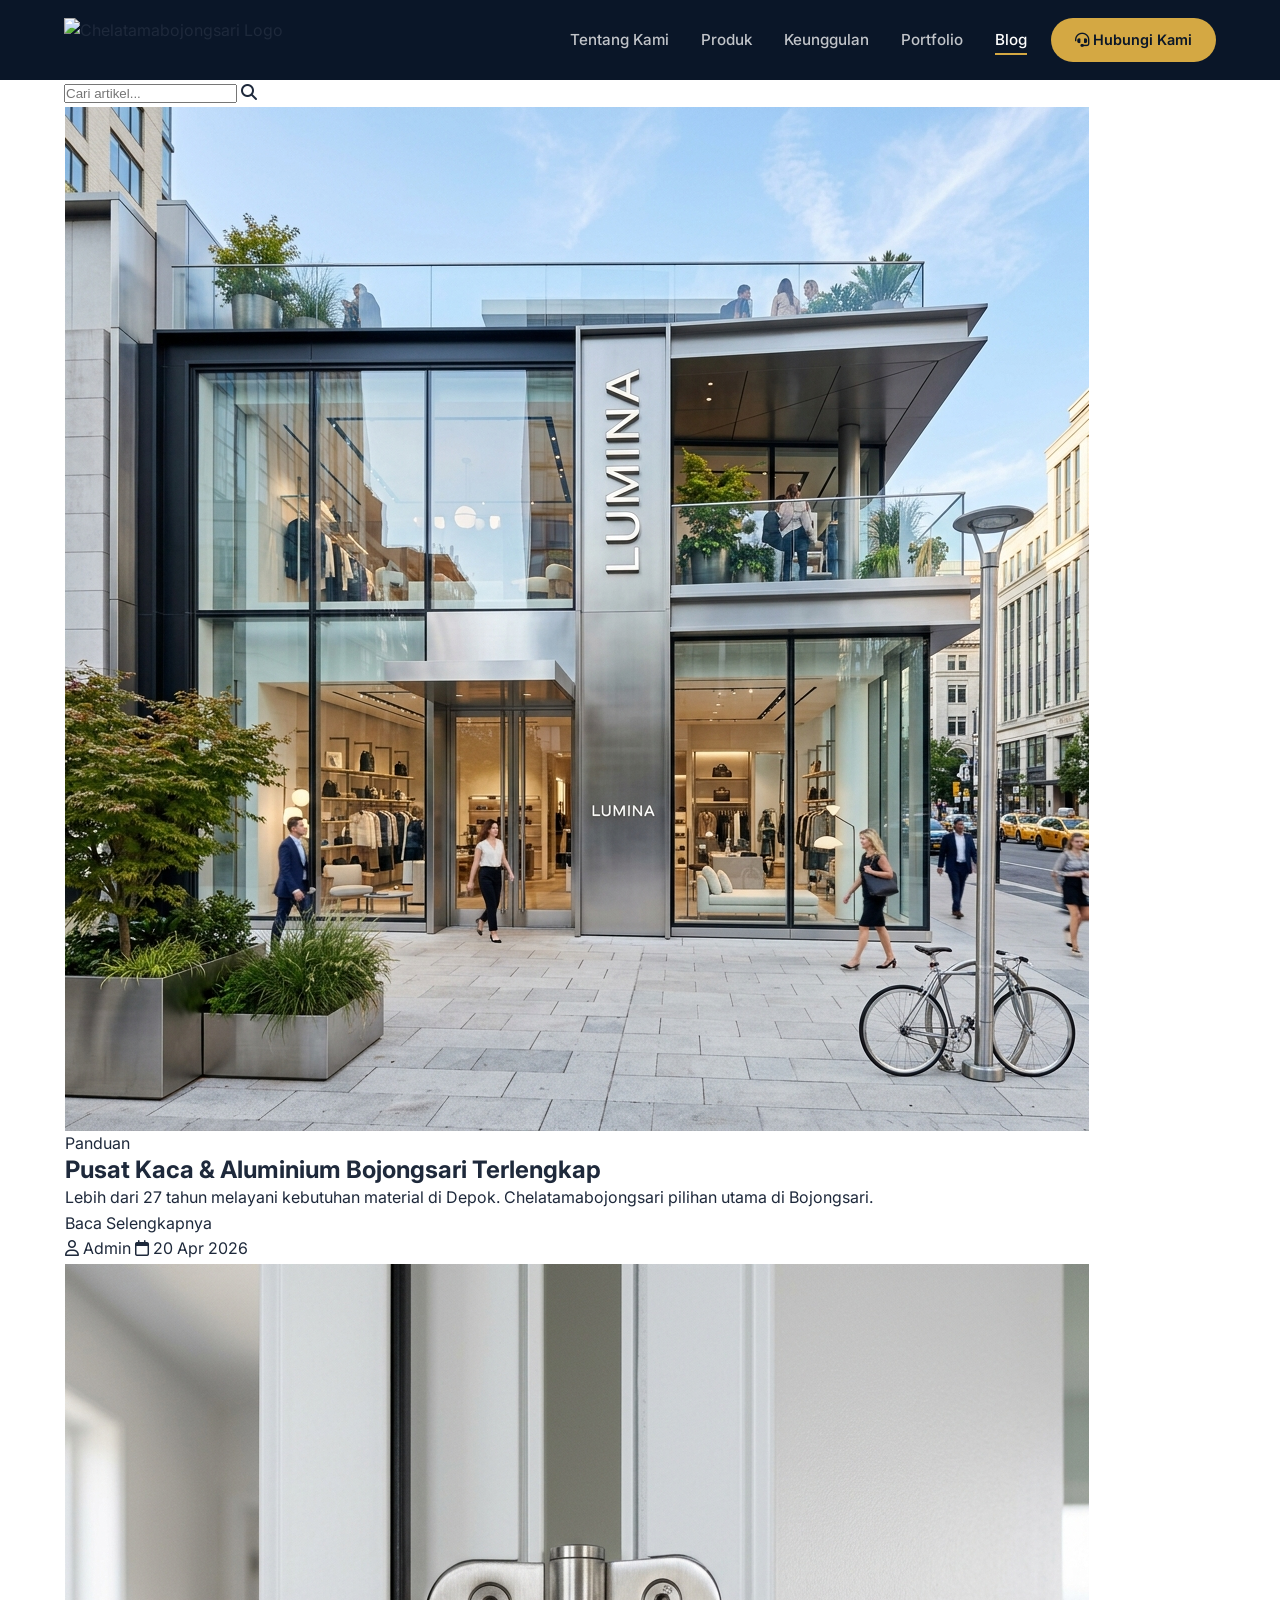
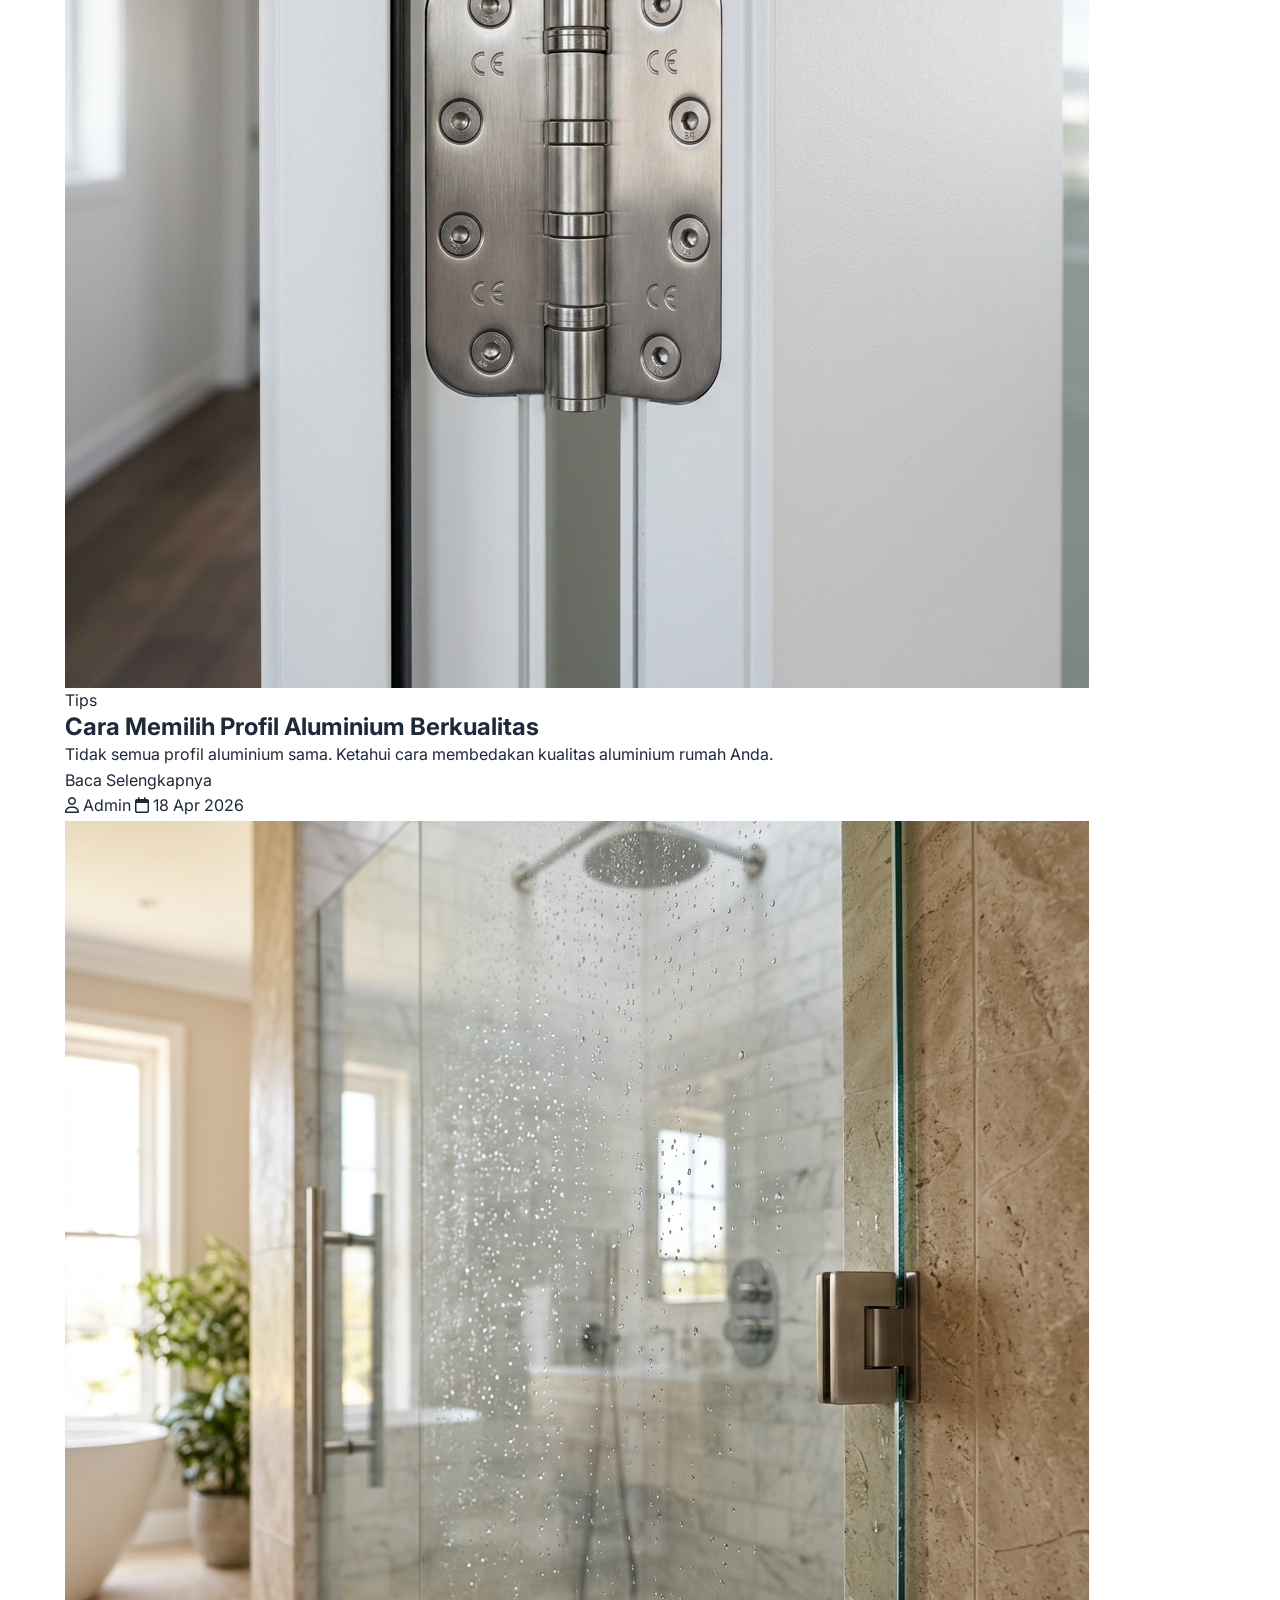
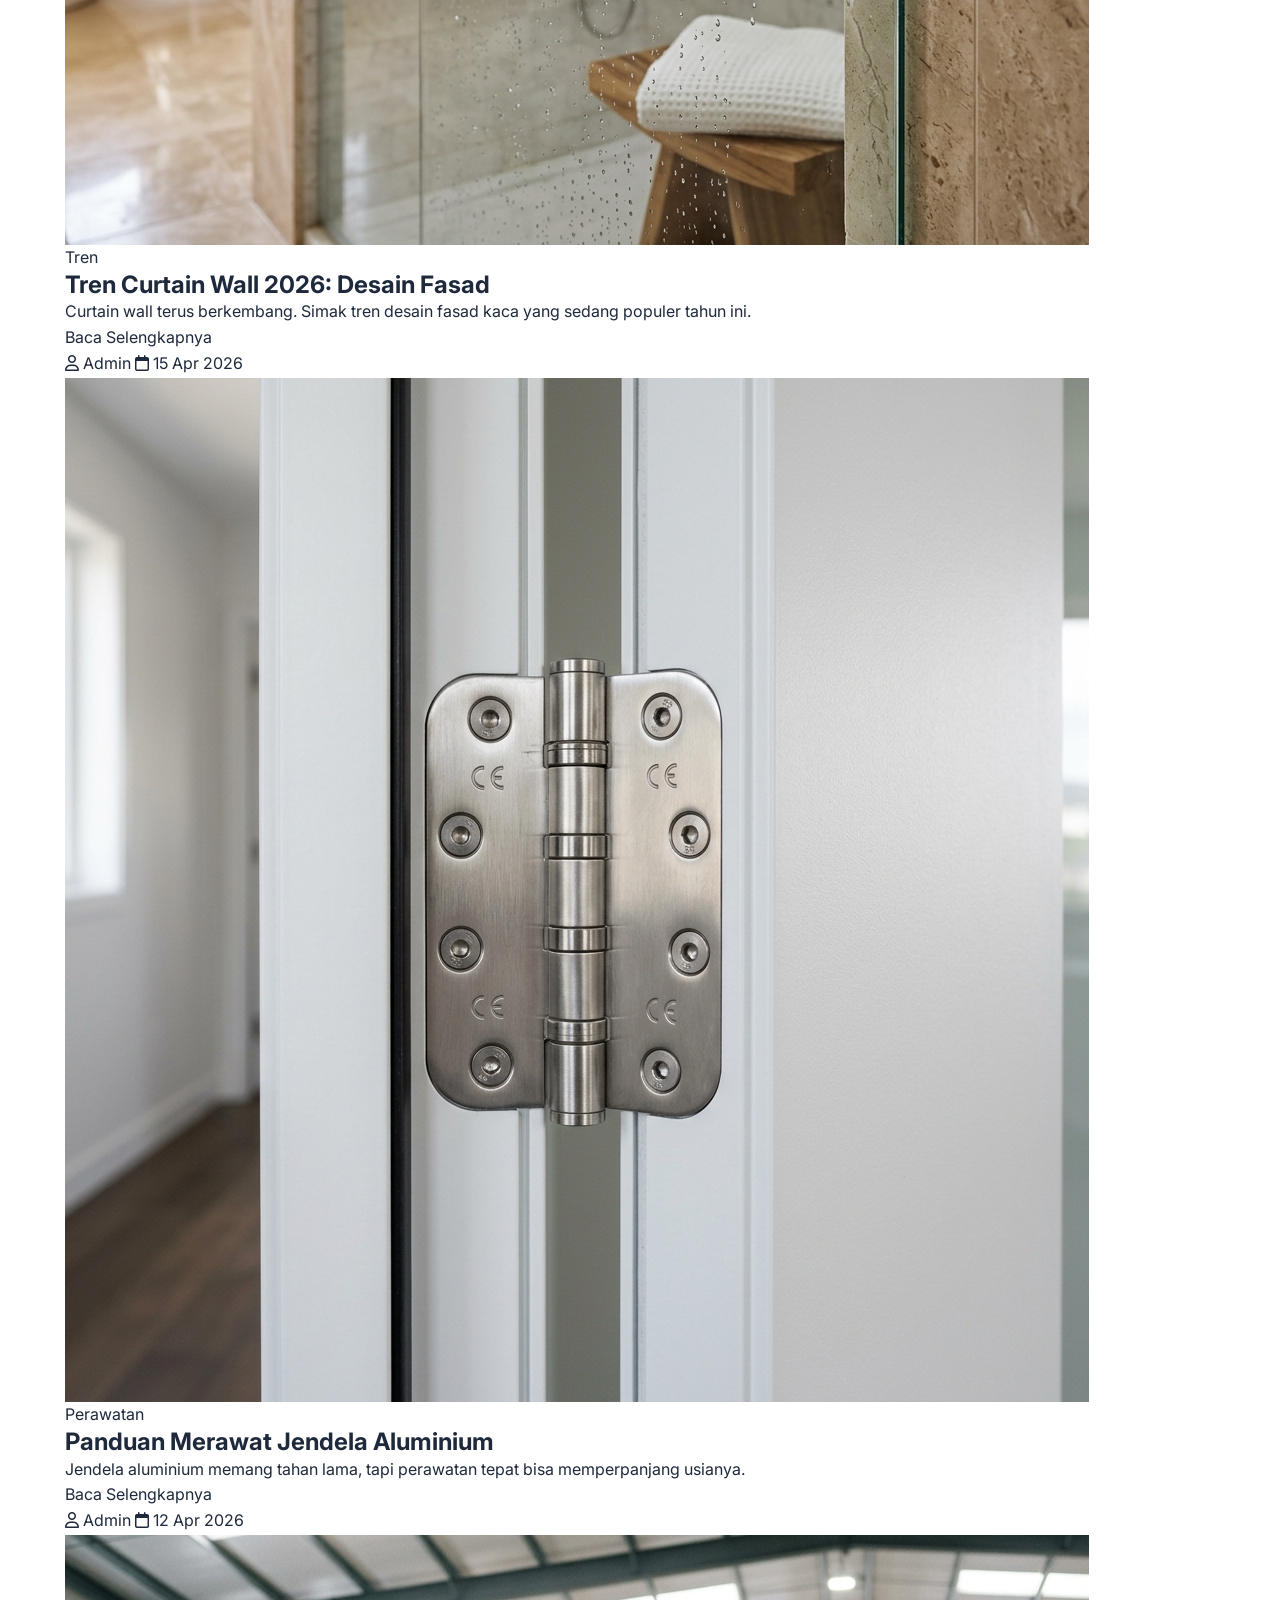
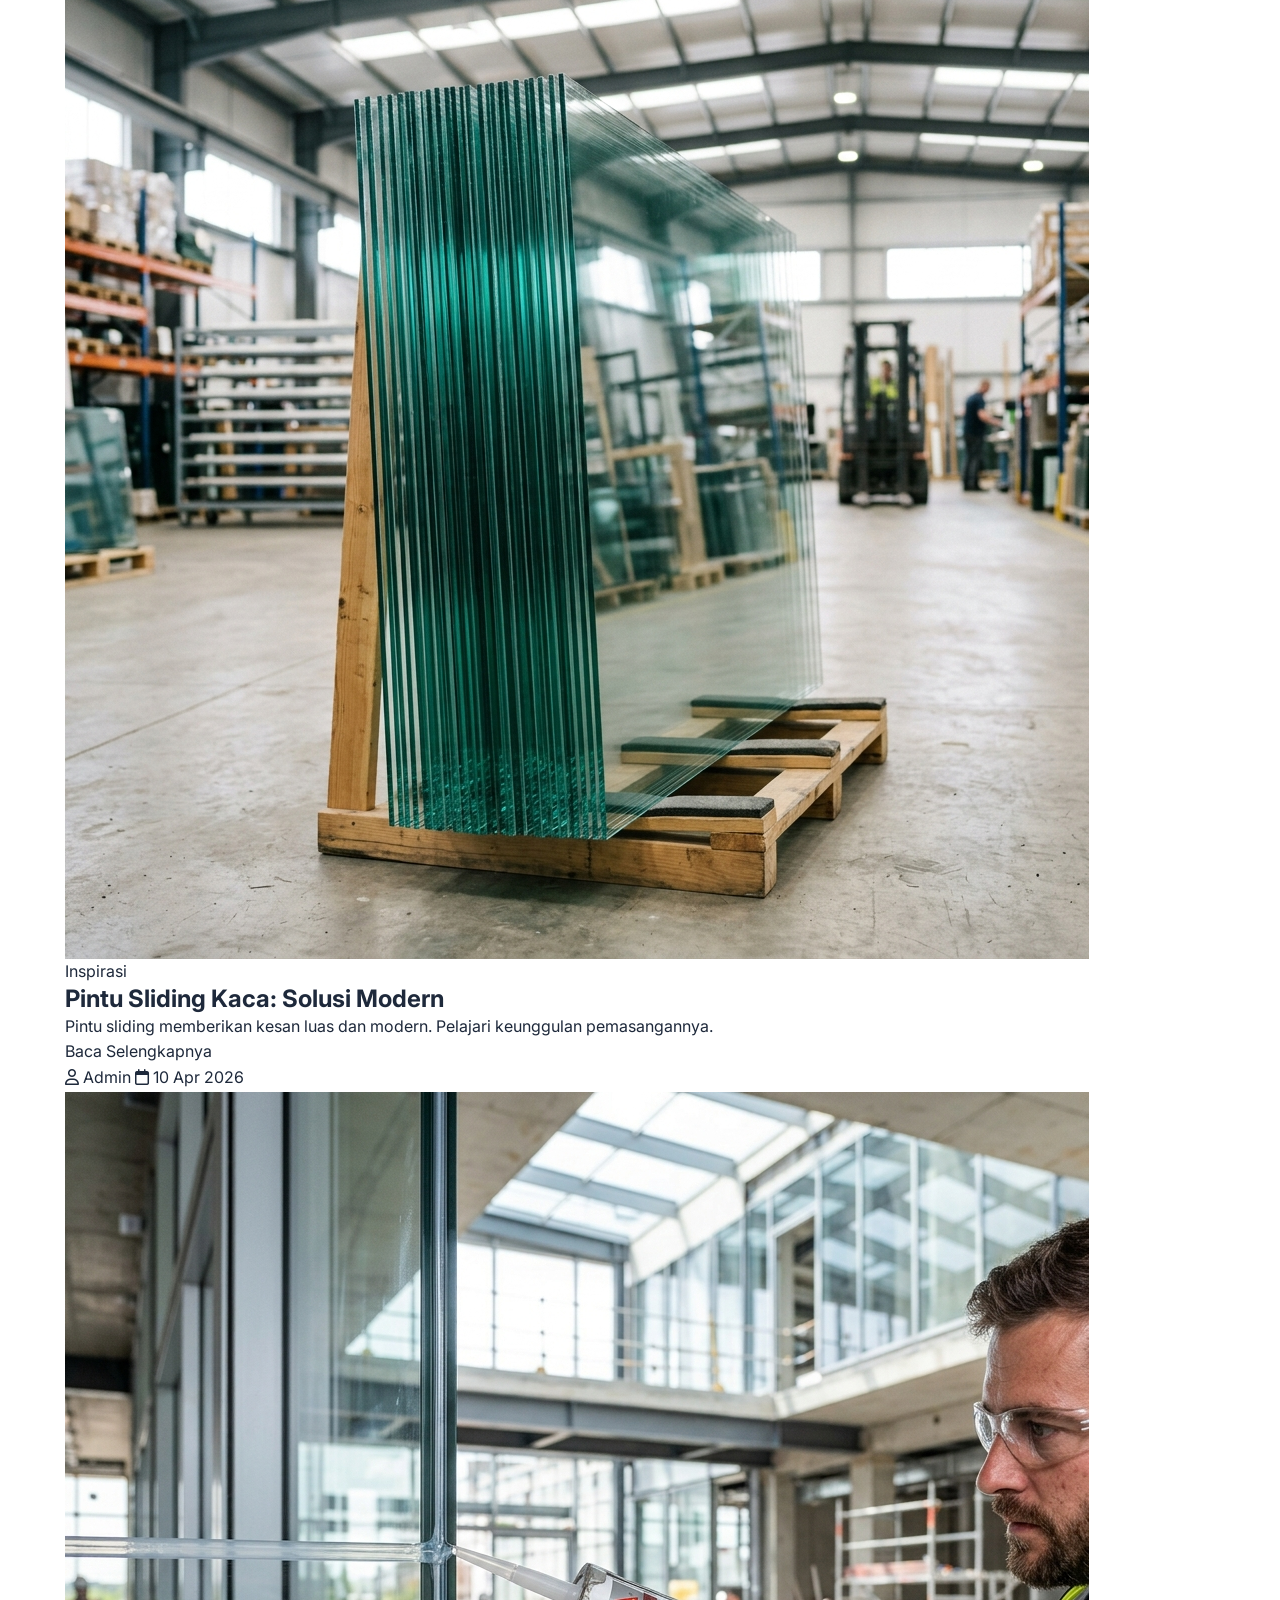
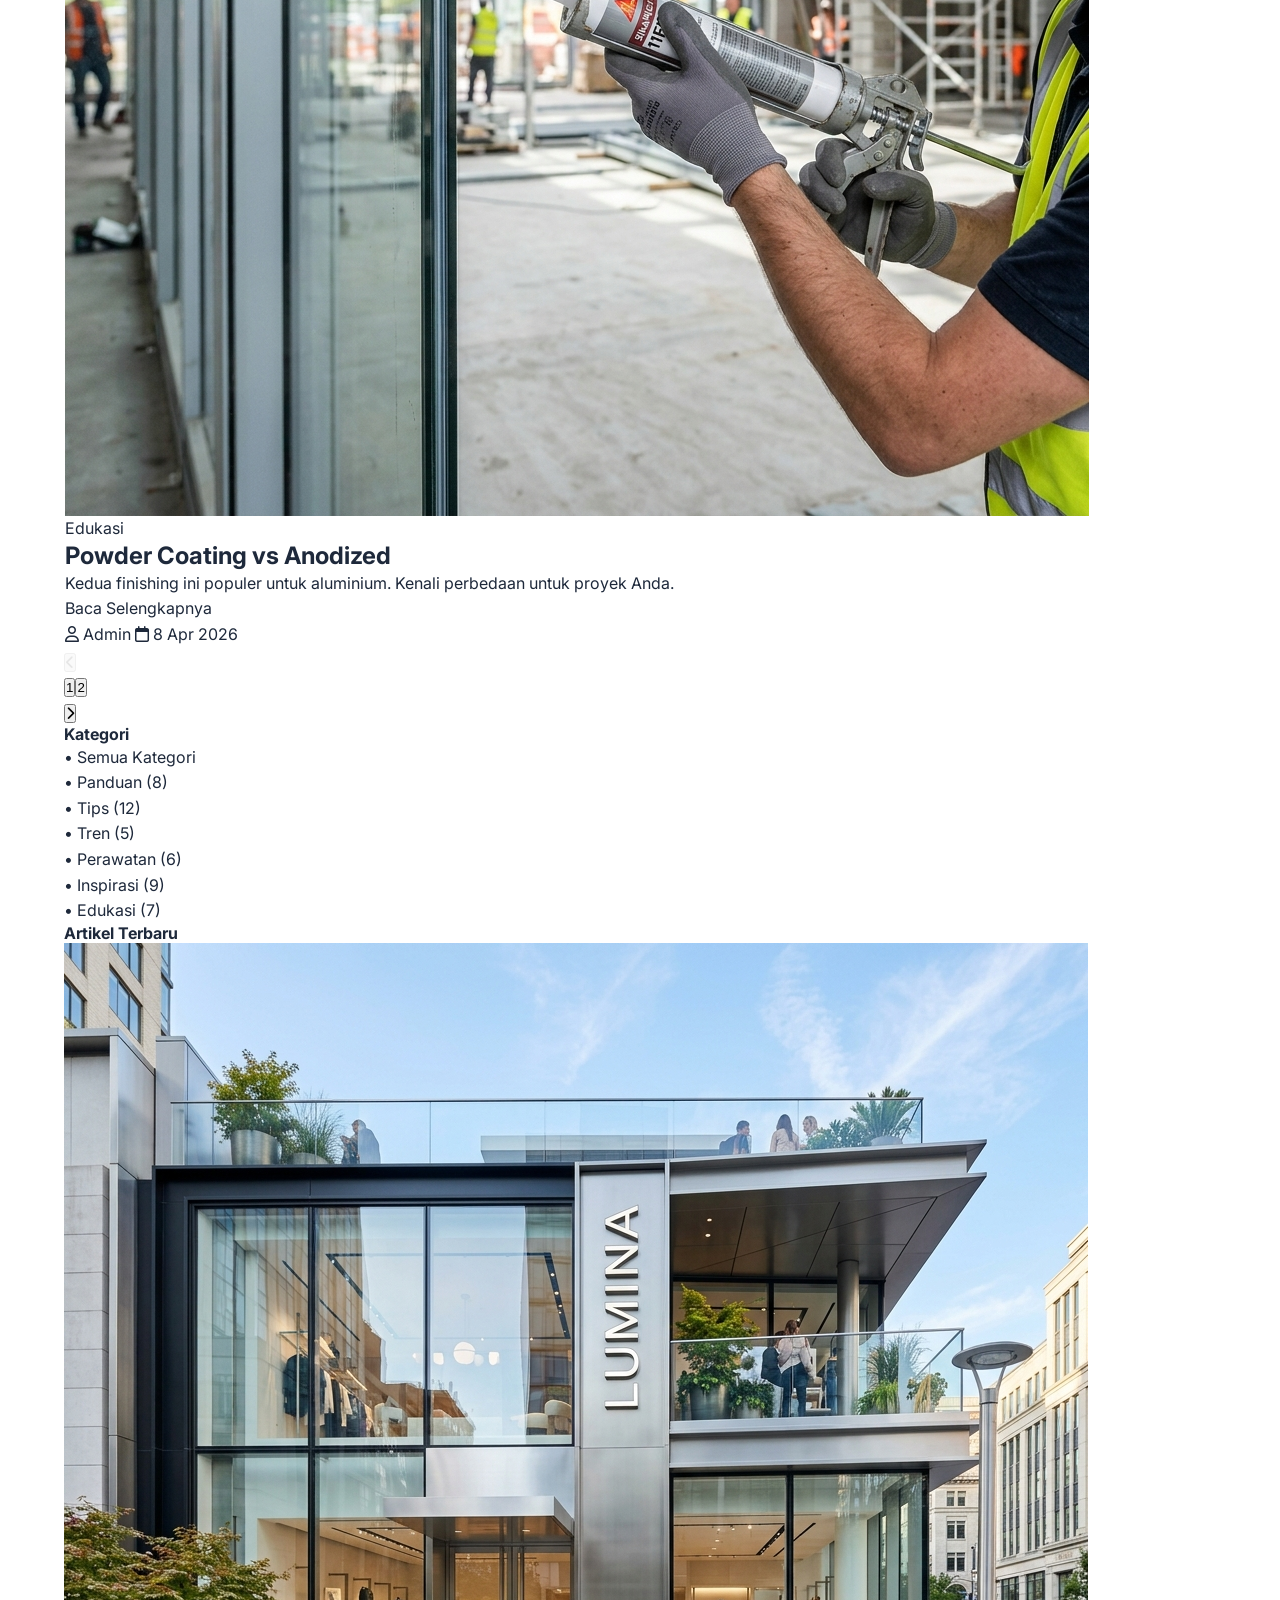
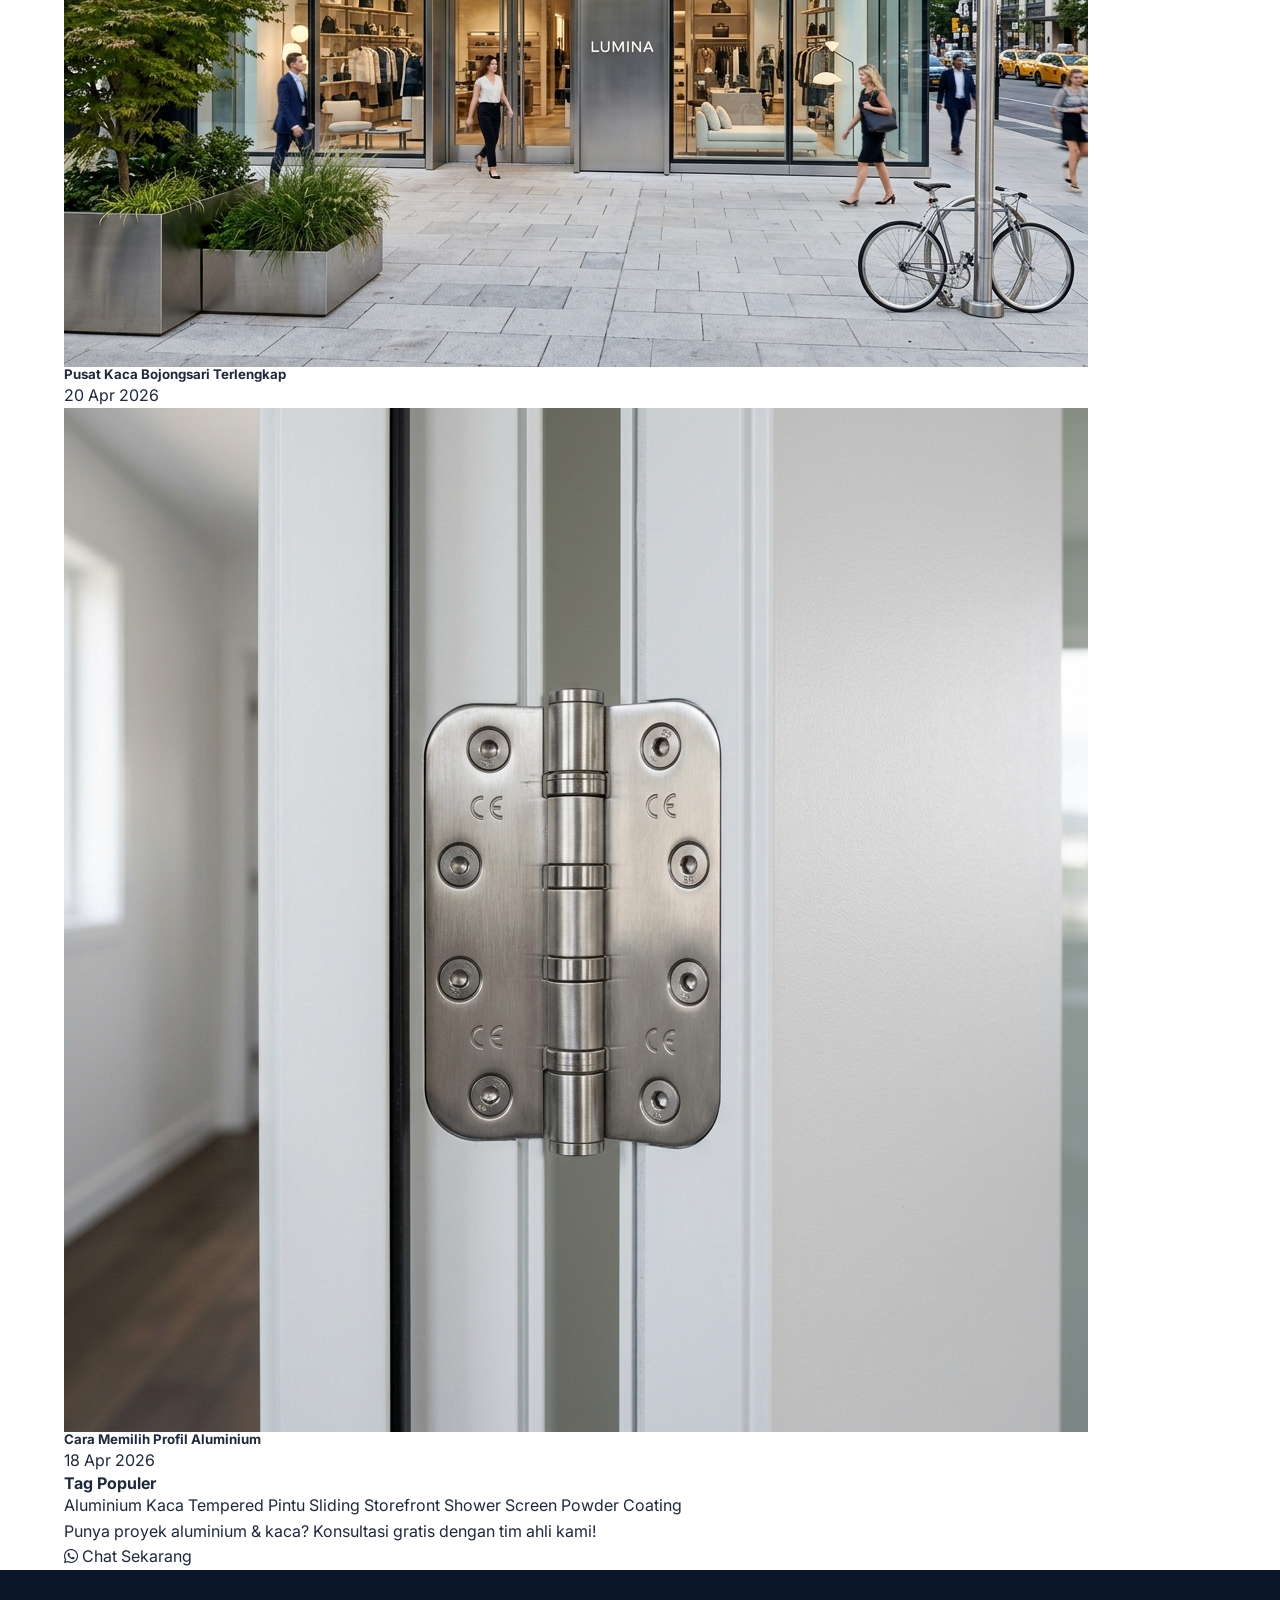
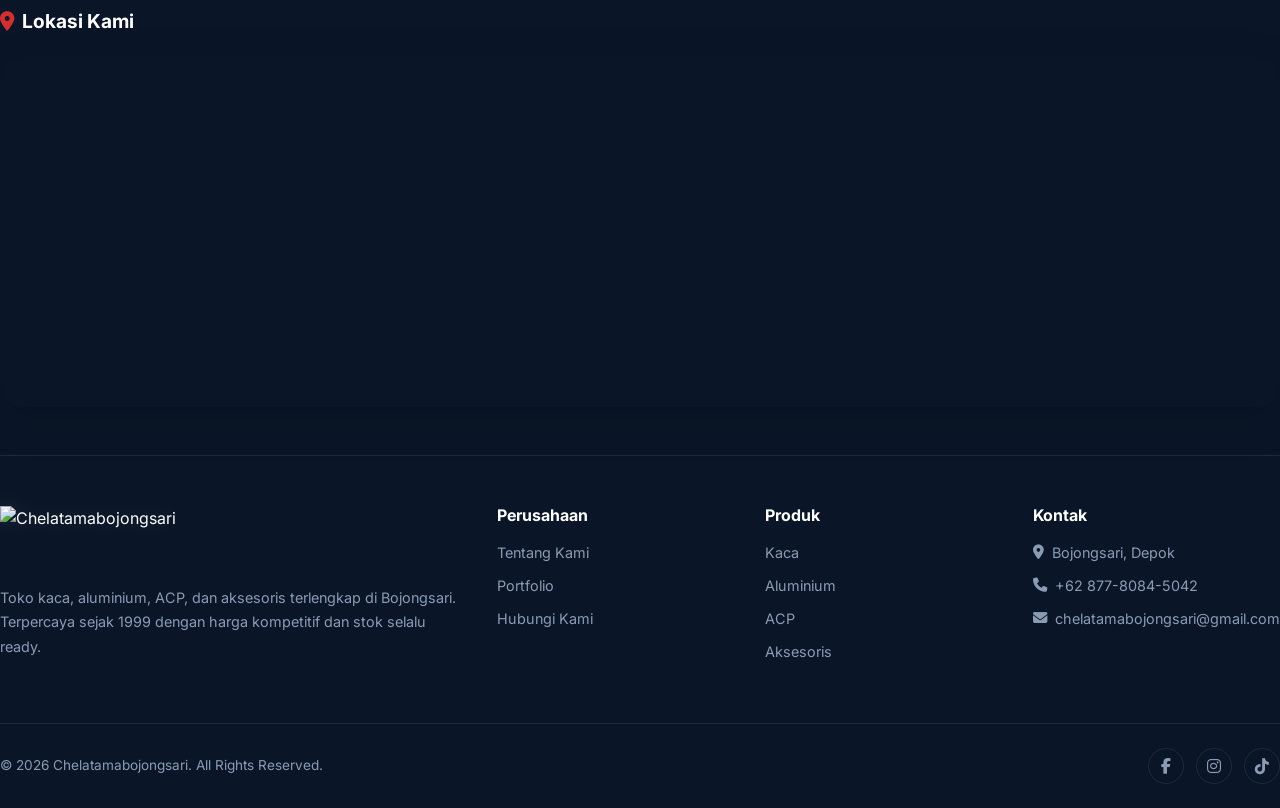
==== blog.html @ a6f9b292 "upload pertama" ====
<!DOCTYPE html>
<html lang="id">

<head>
  <meta charset="UTF-8">
  <meta name="viewport" content="width=device-width, initial-scale=1.0, viewport-fit=cover">
  <title>Blog Edukasi Kaca & Aluminium Bojongsari | Chelatamabojongsari</title>
  <meta name="description" content="Pusat informasi Kaca Bojongsari & Aluminium Bojongsari. Temukan panduan memilih material berkualitas, tips pemasangan, dan tren arsitektur terbaru.">
  
  <link rel="stylesheet" href="styles.css">
  <link rel="stylesheet" href="https://cdnjs.cloudflare.com/ajax/libs/font-awesome/6.5.1/css/all.min.css">
  <link rel="icon" type="image/png" href="https://chelatama.com/wp-content/uploads/2025/07/cropped-logo-chela-tama-shadow-e1752827290147.png">
  
  <!-- Tailwind & Fonts -->
  <script src="https://cdn.tailwindcss.com"></script>
  <link href="https://fonts.googleapis.com/css2?family=Inter:wght@300;400;500;600;700;800&display=swap" rel="stylesheet">
  
  <script>
    tailwind.config = {
      theme: {
        extend: {
          colors: {
            'ct-dark': '#0A1628',
            'ct-navy': '#0F1D32',
            'ct-accent': '#D4A843',
            'ct-red': '#E53935',
            'ct-red-hover': '#C62828',
          },
          fontFamily: { sans: ['Inter', 'sans-serif'] }
        }
      }
    }
  </script>
  <style>
    body { font-family: 'Inter', sans-serif; background-color: #ffffff; color: #1e293b; }
    .navbar { background: #0A1628 !important; position: sticky !important; top: 0; z-index: 1000; }
    .search-bar:focus { outline: none; border-color: #e2e8f0; box-shadow: 0 4px 12px rgba(0,0,0,0.05); }
    .blog-card { transition: all 0.3s ease; border: 1px solid transparent; display: flex; flex-direction: column; }
    .blog-card:hover { border-color: #f1f5f9; transform: translateY(-5px); }
    .blog-card img { transition: transform 0.5s ease; }
    .blog-card:hover img { transform: scale(1.05); }
    .line-clamp-3 { display: -webkit-box; -webkit-line-clamp: 3; -webkit-box-orient: vertical; overflow: hidden; }
    .reveal { opacity: 0; transform: translateY(20px); transition: all 0.6s ease-out; }
    .reveal.visible { opacity: 1; transform: translateY(0); }
    button:disabled { cursor: not-allowed; opacity: 0.3; }
  </style>
</head>

<body>

  <!-- NAVBAR -->
  <nav class="navbar" id="navbar">
    <div class="nav-container">
      <a href="index.html" class="nav-logo"><img src="https://chelatama.com/wp-content/uploads/2025/07/cropped-logo-chela-tama-shadow-e1752827290147.png" alt="Chelatamabojongsari Logo"></a>
      <ul class="nav-links" id="navLinks">
        <li><a href="index.html#about">Tentang Kami</a></li>
        <li><a href="index.html#produk">Produk</a></li>
        <li><a href="index.html#keunggulan">Keunggulan</a></li>
        <li><a href="index.html#portfolio">Portfolio</a></li>
        <li><a href="blog.html" class="active">Blog</a></li>
      </ul>
      <a href="index.html#kontak" class="nav-cta"><i class="fas fa-headset"></i> Hubungi Kami</a>
    </div>
  </nav>

  <!-- SEARCH AREA -->
  <div class="py-10">
    <div class="container mx-auto px-6 max-w-7xl">
      <div class="flex justify-center">
        <div class="relative w-full max-w-xl">
          <input type="text" placeholder="Cari artikel..." class="search-bar w-full py-3 px-6 pl-12 rounded-full border border-slate-200 text-sm bg-white transition-all">
          <i class="fas fa-search absolute left-5 top-1/2 -translate-y-1/2 text-slate-300"></i>
        </div>
      </div>
    </div>
  </div>

  <div class="container mx-auto px-6 py-8 max-w-7xl">
    <div class="flex flex-col lg:flex-row gap-12">
      
      <main class="lg:w-3/4">
        <div class="grid grid-cols-1 md:grid-cols-2 lg:grid-cols-3 gap-x-8 gap-y-16" id="blog-grid">
          
          <!-- ARTIKEL 1-6 (Page 1) -->
          <article class="blog-card reveal" id="art-1" data-category="panduan">
            <a href="single-post.html?id=1" class="rounded-3xl overflow-hidden mb-6 aspect-[4/3] bg-slate-100 block"><img src="assets/img/blog-store.png" class="w-full h-full object-cover"></a>
            <div class="flex flex-col flex-grow">
              <span class="text-[10px] font-black tracking-widest text-slate-400 uppercase mb-3 block">Panduan</span>
              <h2 class="text-2xl font-extrabold text-ct-navy leading-tight mb-4 hover:text-ct-accent"><a href="single-post.html?id=1">Pusat Kaca & Aluminium Bojongsari Terlengkap</a></h2>
              <p class="text-slate-500 text-sm mb-6 line-clamp-3">Lebih dari 27 tahun melayani kebutuhan material di Depok. Chelatamabojongsari pilihan utama di Bojongsari.</p>
              <div class="mt-auto flex flex-col gap-4">
                <a href="single-post.html?id=1" class="text-xs font-bold text-ct-navy border-b-2 border-ct-accent w-fit">Baca Selengkapnya</a>
                <div class="flex items-center gap-4 text-[11px] font-medium text-slate-400">
                  <span><i class="far fa-user mr-1.5"></i> Admin</span>
                  <span><i class="far fa-calendar mr-1.5"></i> 20 Apr 2026</span>
                </div>
              </div>
            </div>
          </article>

          <article class="blog-card reveal" id="art-2" data-category="tips">
            <a href="single-post.html?id=2" class="rounded-3xl overflow-hidden mb-6 aspect-[4/3] bg-slate-100 block"><img src="assets/img/blog-hinge.png" class="w-full h-full object-cover"></a>
            <div class="flex flex-col flex-grow">
              <span class="text-[10px] font-black tracking-widest text-slate-400 uppercase mb-3 block">Tips</span>
              <h2 class="text-2xl font-extrabold text-ct-navy leading-tight mb-4 hover:text-ct-accent"><a href="single-post.html?id=2">Cara Memilih Profil Aluminium Berkualitas</a></h2>
              <p class="text-slate-500 text-sm mb-6 line-clamp-3">Tidak semua profil aluminium sama. Ketahui cara membedakan kualitas aluminium rumah Anda.</p>
              <div class="mt-auto flex flex-col gap-4">
                <a href="single-post.html?id=2" class="text-xs font-bold text-ct-navy border-b-2 border-ct-accent w-fit">Baca Selengkapnya</a>
                <div class="flex items-center gap-4 text-[11px] font-medium text-slate-400">
                  <span><i class="far fa-user mr-1.5"></i> Admin</span>
                  <span><i class="far fa-calendar mr-1.5"></i> 18 Apr 2026</span>
                </div>
              </div>
            </div>
          </article>

          <article class="blog-card reveal" id="art-3" data-category="tren">
            <a href="single-post.html?id=3" class="rounded-3xl overflow-hidden mb-6 aspect-[4/3] bg-slate-100 block"><img src="assets/img/blog-shower.png" class="w-full h-full object-cover"></a>
            <div class="flex flex-col flex-grow">
              <span class="text-[10px] font-black tracking-widest text-slate-400 uppercase mb-3 block">Tren</span>
              <h2 class="text-2xl font-extrabold text-ct-navy leading-tight mb-4 hover:text-ct-accent"><a href="single-post.html?id=3">Tren Curtain Wall 2026: Desain Fasad</a></h2>
              <p class="text-slate-500 text-sm mb-6 line-clamp-3">Curtain wall terus berkembang. Simak tren desain fasad kaca yang sedang populer tahun ini.</p>
              <div class="mt-auto flex flex-col gap-4">
                <a href="single-post.html?id=3" class="text-xs font-bold text-ct-navy border-b-2 border-ct-accent w-fit">Baca Selengkapnya</a>
                <div class="flex items-center gap-4 text-[11px] font-medium text-slate-400">
                  <span><i class="far fa-user mr-1.5"></i> Admin</span>
                  <span><i class="far fa-calendar mr-1.5"></i> 15 Apr 2026</span>
                </div>
              </div>
            </div>
          </article>

          <article class="blog-card reveal" id="art-4" data-category="perawatan">
            <a href="single-post.html?id=4" class="rounded-3xl overflow-hidden mb-6 aspect-[4/3] bg-slate-100 block"><img src="assets/img/blog-hinge.png" class="w-full h-full object-cover"></a>
            <div class="flex flex-col flex-grow">
              <span class="text-[10px] font-black tracking-widest text-slate-400 uppercase mb-3 block">Perawatan</span>
              <h2 class="text-2xl font-extrabold text-ct-navy leading-tight mb-4 hover:text-ct-accent"><a href="single-post.html?id=4">Panduan Merawat Jendela Aluminium</a></h2>
              <p class="text-slate-500 text-sm mb-6 line-clamp-3">Jendela aluminium memang tahan lama, tapi perawatan tepat bisa memperpanjang usianya.</p>
              <div class="mt-auto flex flex-col gap-4">
                <a href="single-post.html?id=4" class="text-xs font-bold text-ct-navy border-b-2 border-ct-accent w-fit">Baca Selengkapnya</a>
                <div class="flex items-center gap-4 text-[11px] font-medium text-slate-400">
                  <span><i class="far fa-user mr-1.5"></i> Admin</span>
                  <span><i class="far fa-calendar mr-1.5"></i> 12 Apr 2026</span>
                </div>
              </div>
            </div>
          </article>

          <article class="blog-card reveal" id="art-5" data-category="inspirasi">
            <a href="single-post.html?id=5" class="rounded-3xl overflow-hidden mb-6 aspect-[4/3] bg-slate-100 block"><img src="assets/img/blog-kaca.png" class="w-full h-full object-cover"></a>
            <div class="flex flex-col flex-grow">
              <span class="text-[10px] font-black tracking-widest text-slate-400 uppercase mb-3 block">Inspirasi</span>
              <h2 class="text-2xl font-extrabold text-ct-navy leading-tight mb-4 hover:text-ct-accent"><a href="single-post.html?id=5">Pintu Sliding Kaca: Solusi Modern</a></h2>
              <p class="text-slate-500 text-sm mb-6 line-clamp-3">Pintu sliding memberikan kesan luas dan modern. Pelajari keunggulan pemasangannya.</p>
              <div class="mt-auto flex flex-col gap-4">
                <a href="single-post.html?id=5" class="text-xs font-bold text-ct-navy border-b-2 border-ct-accent w-fit">Baca Selengkapnya</a>
                <div class="flex items-center gap-4 text-[11px] font-medium text-slate-400">
                  <span><i class="far fa-user mr-1.5"></i> Admin</span>
                  <span><i class="far fa-calendar mr-1.5"></i> 10 Apr 2026</span>
                </div>
              </div>
            </div>
          </article>

          <article class="blog-card reveal" id="art-6" data-category="edukasi">
            <a href="single-post.html?id=6" class="rounded-3xl overflow-hidden mb-6 aspect-[4/3] bg-slate-100 block"><img src="assets/img/blog-silicone.png" class="w-full h-full object-cover"></a>
            <div class="flex flex-col flex-grow">
              <span class="text-[10px] font-black tracking-widest text-slate-400 uppercase mb-3 block">Edukasi</span>
              <h2 class="text-2xl font-extrabold text-ct-navy leading-tight mb-4 hover:text-ct-accent"><a href="single-post.html?id=6">Powder Coating vs Anodized</a></h2>
              <p class="text-slate-500 text-sm mb-6 line-clamp-3">Kedua finishing ini populer untuk aluminium. Kenali perbedaan untuk proyek Anda.</p>
              <div class="mt-auto flex flex-col gap-4">
                <a href="single-post.html?id=6" class="text-xs font-bold text-ct-navy border-b-2 border-ct-accent w-fit">Baca Selengkapnya</a>
                <div class="flex items-center gap-4 text-[11px] font-medium text-slate-400">
                  <span><i class="far fa-user mr-1.5"></i> Admin</span>
                  <span><i class="far fa-calendar mr-1.5"></i> 8 Apr 2026</span>
                </div>
              </div>
            </div>
          </article>

          <!-- ARTIKEL 7-12 (Page 2 Placeholder) -->
          <article class="blog-card reveal" id="art-7" data-category="panduan">
            <div class="rounded-3xl overflow-hidden mb-6 aspect-[4/3] bg-slate-100"></div>
            <div class="flex flex-col flex-grow">
              <span class="text-[10px] font-black tracking-widest text-slate-400 uppercase mb-3 block">Panduan</span>
              <h2 class="text-2xl font-extrabold text-ct-navy leading-tight mb-4 hover:text-ct-accent"><a href="single-post.html">Tips Pemasangan Kaca Tempered</a></h2>
              <p class="text-slate-500 text-sm mb-6 line-clamp-3">Langkah aman memasang kaca tempered pada gedung tinggi.</p>
              <a href="single-post.html" class="text-xs font-bold text-ct-navy border-b-2 border-ct-accent w-fit mt-auto">Baca Selengkapnya</a>
            </div>
          </article>
          <article class="blog-card reveal" id="art-8" data-category="tips">
            <div class="rounded-3xl overflow-hidden mb-6 aspect-[4/3] bg-slate-100"></div>
            <div class="flex flex-col flex-grow">
              <span class="text-[10px] font-black tracking-widest text-slate-400 uppercase mb-3 block">Tips</span>
              <h2 class="text-2xl font-extrabold text-ct-navy leading-tight mb-4 hover:text-ct-accent"><a href="single-post.html">Memilih Warna Kusen Aluminium</a></h2>
              <p class="text-slate-500 text-sm mb-6 line-clamp-3">Sesuaikan warna kusen dengan tema arsitektur rumah Anda.</p>
              <a href="single-post.html" class="text-xs font-bold text-ct-navy border-b-2 border-ct-accent w-fit mt-auto">Baca Selengkapnya</a>
            </div>
          </article>
          <article class="blog-card reveal" id="art-9" data-category="tren">
            <div class="rounded-3xl overflow-hidden mb-6 aspect-[4/3] bg-slate-100"></div>
            <div class="flex flex-col flex-grow">
              <span class="text-[10px] font-black tracking-widest text-slate-400 uppercase mb-3 block">Tren</span>
              <h2 class="text-2xl font-extrabold text-ct-navy leading-tight mb-4 hover:text-ct-accent"><a href="single-post.html">Kaca Smart Glass untuk Kantor</a></h2>
              <p class="text-slate-500 text-sm mb-6 line-clamp-3">Mengenal teknologi kaca yang bisa berubah buram secara otomatis.</p>
              <a href="single-post.html" class="text-xs font-bold text-ct-navy border-b-2 border-ct-accent w-fit mt-auto">Baca Selengkapnya</a>
            </div>
          </article>

        </div>

        <!-- PAGINATION -->
        <div class="mt-20 flex justify-center items-center gap-3 reveal" id="pagination-container">
          <button class="w-10 h-10 rounded-xl border border-slate-200 flex items-center justify-center text-slate-400 hover:border-ct-accent hover:text-ct-accent transition-all" id="prevPage"><i class="fas fa-chevron-left text-xs"></i></button>
          <div id="page-numbers" class="flex gap-3"></div>
          <button class="w-10 h-10 rounded-xl border border-slate-200 flex items-center justify-center text-slate-400 hover:border-ct-accent hover:text-ct-accent transition-all" id="nextPage"><i class="fas fa-chevron-right text-xs"></i></button>
        </div>
      </main>

      <aside class="lg:w-1/4 space-y-10">
        
        <!-- Kategori -->
        <div class="bg-white rounded-[32px] p-8 border border-slate-100 shadow-sm reveal">
          <h4 class="text-xl font-extrabold text-ct-navy mb-6">Kategori</h4>
          <ul class="space-y-4">
            <li class="flex justify-between items-center group cursor-pointer sidebar-filter" data-filter="all">
              <span class="text-sm font-medium text-slate-600 group-hover:text-ct-navy transition-colors">• Semua Kategori</span>
            </li>
            <li class="flex justify-between items-center group cursor-pointer sidebar-filter" data-filter="panduan">
              <span class="text-sm font-medium text-slate-600 group-hover:text-ct-navy transition-colors">• Panduan</span>
              <span class="text-xs font-bold text-slate-300">(8)</span>
            </li>
            <li class="flex justify-between items-center group cursor-pointer sidebar-filter" data-filter="tips">
              <span class="text-sm font-medium text-slate-600 group-hover:text-ct-navy transition-colors">• Tips</span>
              <span class="text-xs font-bold text-slate-300">(12)</span>
            </li>
            <li class="flex justify-between items-center group cursor-pointer sidebar-filter" data-filter="tren">
              <span class="text-sm font-medium text-slate-600 group-hover:text-ct-navy transition-colors">• Tren</span>
              <span class="text-xs font-bold text-slate-300">(5)</span>
            </li>
            <li class="flex justify-between items-center group cursor-pointer sidebar-filter" data-filter="perawatan">
              <span class="text-sm font-medium text-slate-600 group-hover:text-ct-navy transition-colors">• Perawatan</span>
              <span class="text-xs font-bold text-slate-300">(6)</span>
            </li>
            <li class="flex justify-between items-center group cursor-pointer sidebar-filter" data-filter="inspirasi">
              <span class="text-sm font-medium text-slate-600 group-hover:text-ct-navy transition-colors">• Inspirasi</span>
              <span class="text-xs font-bold text-slate-300">(9)</span>
            </li>
            <li class="flex justify-between items-center group cursor-pointer sidebar-filter" data-filter="edukasi">
              <span class="text-sm font-medium text-slate-600 group-hover:text-ct-navy transition-colors">• Edukasi</span>
              <span class="text-xs font-bold text-slate-300">(7)</span>
            </li>
          </ul>
        </div>

        <!-- Artikel Terbaru -->
        <div class="bg-white rounded-[32px] p-8 border border-slate-100 shadow-sm reveal">
          <h4 class="text-xl font-extrabold text-ct-navy mb-8">Artikel Terbaru</h4>
          <div class="space-y-8">
            <a href="#art-1" class="flex gap-4 group">
              <div class="w-14 h-14 rounded-xl overflow-hidden shrink-0 bg-slate-100">
                <img src="assets/img/blog-store.png" alt="T1" class="w-full h-full object-cover">
              </div>
              <div>
                <h5 class="text-[13px] font-bold text-ct-navy leading-snug mb-1 group-hover:text-ct-accent transition-colors">Pusat Kaca Bojongsari Terlengkap</h5>
                <p class="text-[10px] text-slate-400">20 Apr 2026</p>
              </div>
            </a>
            <a href="#art-2" class="flex gap-4 group">
              <div class="w-14 h-14 rounded-xl overflow-hidden shrink-0 bg-slate-100">
                <img src="assets/img/blog-hinge.png" alt="T2" class="w-full h-full object-cover">
              </div>
              <div>
                <h5 class="text-[13px] font-bold text-ct-navy leading-snug mb-1 group-hover:text-ct-accent transition-colors">Cara Memilih Profil Aluminium</h5>
                <p class="text-[10px] text-slate-400">18 Apr 2026</p>
              </div>
            </a>
          </div>
        </div>

        <!-- Tag Populer -->
        <div class="bg-white rounded-[32px] p-8 border border-slate-100 shadow-sm reveal">
          <h4 class="text-xl font-extrabold text-ct-navy mb-6">Tag Populer</h4>
          <div class="flex flex-wrap gap-2">
            <span class="sidebar-filter px-3 py-1.5 bg-slate-50 rounded-lg text-[10px] font-bold text-slate-500 hover:bg-ct-accent hover:text-white cursor-pointer transition-all" data-filter="edukasi">Aluminium</span>
            <span class="sidebar-filter px-3 py-1.5 bg-slate-50 rounded-lg text-[10px] font-bold text-slate-500 hover:bg-ct-accent hover:text-white cursor-pointer transition-all" data-filter="panduan">Kaca Tempered</span>
            <span class="sidebar-filter px-3 py-1.5 bg-slate-50 rounded-lg text-[10px] font-bold text-slate-500 hover:bg-ct-accent hover:text-white cursor-pointer transition-all" data-filter="inspirasi">Pintu Sliding</span>
            <span class="sidebar-filter px-3 py-1.5 bg-slate-50 rounded-lg text-[10px] font-bold text-slate-500 hover:bg-ct-accent hover:text-white cursor-pointer transition-all" data-filter="panduan">Storefront</span>
            <span class="sidebar-filter px-3 py-1.5 bg-slate-50 rounded-lg text-[10px] font-bold text-slate-500 hover:bg-ct-accent hover:text-white cursor-pointer transition-all" data-filter="tren">Shower Screen</span>
            <span class="sidebar-filter px-3 py-1.5 bg-slate-50 rounded-lg text-[10px] font-bold text-slate-500 hover:bg-ct-accent hover:text-white cursor-pointer transition-all" data-filter="edukasi">Powder Coating</span>
          </div>
        </div>

        <!-- CTA WhatsApp -->
        <div class="bg-slate-50/50 rounded-[40px] p-8 text-center border border-slate-100 reveal">
          <p class="text-xs font-medium text-slate-400 mb-6">Punya proyek aluminium & kaca? Konsultasi gratis dengan tim ahli kami!</p>
          <a href="https://wa.me/6287780845042" target="_blank" class="block w-full bg-ct-red hover:bg-ct-red-hover text-white font-black py-4 rounded-2xl shadow-xl shadow-red-100 transition-all flex items-center justify-center gap-3">
            <i class="fab fa-whatsapp text-lg"></i> Chat Sekarang
          </a>
        </div>

      </aside>

    </div>
  </div>

  <!-- FOOTER -->
  <footer class="footer mt-24">
    <div class="max-w-[1200px] mx-auto px-6">
      <div class="footer-map">
        <h3><i class="fas fa-map-marker-alt" style="color:var(--accent-red);"></i> Lokasi Kami</h3>
        <iframe
          src="https://www.google.com/maps/embed?pb=!1m18!1m12!1m3!1d3965.084525163603!2d106.7465832!3d-6.3830914!2m3!1f0!2f0!3f0!3m2!1i1024!2i768!4f13.1!3m3!1m2!1s0x2e69ef006ce9e175%3A0x17e031ca11888c30!2sChelatamabojongsari!5e0!3m2!1sen!2sid!4v1777622999429!5m2!1sen!2sid"
          width="100%" height="250" style="border:0;" allowfullscreen="" loading="lazy"
          referrerpolicy="no-referrer-when-downgrade" title="Lokasi Chelatamabojongsari"></iframe>
      </div>
      <div class="footer-grid">
        <div class="footer-brand">
          <img src="https://chelatama.com/wp-content/uploads/2025/07/cropped-logo-chela-tama-shadow-e1752827290147.png" alt="Chelatamabojongsari">
          <p>Toko kaca, aluminium, ACP, dan aksesoris terlengkap di Bojongsari. Terpercaya sejak 1999 dengan harga kompetitif dan stok selalu ready.</p>
        </div>
        <div class="footer-col">
          <h4>Perusahaan</h4>
          <ul>
            <li><a href="index.html#about">Tentang Kami</a></li>
            <li><a href="index.html#portfolio">Portfolio</a></li>
            <li><a href="index.html#kontak">Hubungi Kami</a></li>
          </ul>
        </div>
        <div class="footer-col">
          <h4>Produk</h4>
          <ul>
            <li><a href="produk.html">Kaca</a></li>
            <li><a href="produk.html">Aluminium</a></li>
            <li><a href="produk.html">ACP</a></li>
            <li><a href="produk.html">Aksesoris</a></li>
          </ul>
        </div>
        <div class="footer-col">
          <h4>Kontak</h4>
          <ul>
            <li><a href="#"><i class="fas fa-map-marker-alt"></i> Bojongsari, Depok</a></li>
            <li><a href="tel:+6287780845042"><i class="fas fa-phone"></i> +62 877-8084-5042</a></li>
            <li><a href="mailto:chelatamabojongsari@gmail.com"><i class="fas fa-envelope"></i> chelatamabojongsari@gmail.com</a></li>
          </ul>
        </div>
      </div>
      <div class="footer-bottom">
        <p>&copy; 2026 Chelatamabojongsari. All Rights Reserved.</p>
        <div class="footer-socials">
          <a href="#"><i class="fab fa-facebook-f"></i></a>
          <a href="#"><i class="fab fa-instagram"></i></a>
          <a href="#"><i class="fab fa-tiktok"></i></a>
        </div>
      </div>
    </div>
  </footer>

  <!-- BACK TO TOP -->
  <button class="back-to-top" id="backToTop" onclick="window.scrollTo({top:0, behavior:'smooth'})">
    <i class="fas fa-chevron-up"></i>
  </button>

  <!-- MOBILE TAB BAR -->
  <nav class="mobile-nav">
    <a href="index.html" class="mobile-nav-item">
      <i class="fas fa-home"></i>
      <span>Beranda</span>
    </a>
    <a href="index.html#keunggulan" class="mobile-nav-item">
      <i class="fas fa-th-large"></i>
      <span>Keunggulan</span>
    </a>
    <a href="https://wa.me/6287780845042" class="mobile-nav-item nav-center">
      <i class="fab fa-whatsapp"></i>
      <span>WhatsApp</span>
    </a>
    <a href="produk.html" class="mobile-nav-item">
      <i class="fas fa-box-open"></i>
      <span>Produk</span>
    </a>
    <a href="blog.html" class="mobile-nav-item active">
      <i class="fas fa-images"></i>
      <span>Blog</span>
    </a>
  </nav>

  <script>
    const observer = new IntersectionObserver((entries) => {
      entries.forEach(entry => { if (entry.isIntersecting) entry.target.classList.add('visible'); });
    }, { threshold: 0.1 });
    document.querySelectorAll('.reveal').forEach(el => observer.observe(el));

    const articlesPerPage = 6;
    let currentPage = 1;
    const allArticles = Array.from(document.querySelectorAll('.blog-card'));

    function updatePagination() {
      const visibleArticles = allArticles.filter(art => art.dataset.active !== 'false');
      const totalPages = Math.ceil(visibleArticles.length / articlesPerPage);
      const pageNumbersContainer = document.getElementById('page-numbers');
      pageNumbersContainer.innerHTML = '';

      for (let i = 1; i <= totalPages; i++) {
        const btn = document.createElement('button');
        btn.innerText = i;
        btn.className = `w-10 h-10 rounded-xl border flex items-center justify-center text-sm font-bold transition-all ${i === currentPage ? 'bg-ct-navy text-white border-ct-navy' : 'border-slate-200 text-slate-400 hover:border-ct-accent hover:text-ct-accent'}`;
        btn.onclick = () => { currentPage = i; showPage(i, visibleArticles); };
        pageNumbersContainer.appendChild(btn);
      }
      showPage(currentPage, visibleArticles);
      document.getElementById('prevPage').disabled = currentPage === 1;
      document.getElementById('nextPage').disabled = currentPage === totalPages || totalPages === 0;
    }

    function showPage(page, articles) {
      allArticles.forEach(art => art.style.display = 'none');
      const start = (page - 1) * articlesPerPage;
      articles.slice(start, start + articlesPerPage).forEach(art => art.style.display = 'flex');
      window.scrollTo({ top: document.getElementById('blog-grid').offsetTop - 100, behavior: 'smooth' });
      document.querySelectorAll('#page-numbers button').forEach((btn, idx) => {
        if (idx + 1 === page) btn.className = 'w-10 h-10 rounded-xl border flex items-center justify-center text-sm font-bold bg-ct-navy text-white border-ct-navy';
        else btn.className = 'w-10 h-10 rounded-xl border border-slate-200 flex items-center justify-center text-sm font-bold text-slate-400 hover:border-ct-accent hover:text-ct-accent';
      });
      document.getElementById('prevPage').disabled = page === 1;
      document.getElementById('nextPage').disabled = page === Math.ceil(articles.length / articlesPerPage);
    }

    document.querySelectorAll('.sidebar-filter').forEach(item => {
      item.onclick = () => {
        const filter = item.dataset.filter;
        allArticles.forEach(art => {
          if (filter === 'all' || art.dataset.category === filter) art.dataset.active = 'true';
          else art.dataset.active = 'false';
        });
        currentPage = 1;
        updatePagination();
      };
    });

    document.getElementById('prevPage').onclick = () => { if (currentPage > 1) { currentPage--; updatePagination(); } };
    document.getElementById('nextPage').onclick = () => { 
      const visibleCount = allArticles.filter(art => art.dataset.active !== 'false').length;
      if (currentPage < Math.ceil(visibleCount / articlesPerPage)) { currentPage++; updatePagination(); } 
    };

    updatePagination();
  </script>
</body>

</html>
---- styles.css ----
@import url('https://fonts.googleapis.com/css2?family=Inter:wght@300;400;500;600;700;800&display=swap');

:root {
  --primary-dark: #0A1628;
  --primary: #0F1D32;
  --primary-light: #162A46;
  --accent: #D4A843;
  --accent-hover: #E8BC57;
  --accent-red: #D32F2F;
  --white: #FFFFFF;
  --gray-50: #F8FAFC;
  --gray-100: #F1F5F9;
  --gray-200: #E2E8F0;
  --gray-400: #94A3B8;
  --gray-500: #64748B;
  --text-dark: #1E293B;
  --text-light: #FFFFFF;
  --text-muted: #8B9BB4;
  --border: rgba(255,255,255,0.08);
  --nav-height: 80px;
  --container: 1200px;
  --radius: 12px;
  --radius-lg: 20px;
  --shadow: 0 4px 24px rgba(0,0,0,0.12);
  --shadow-lg: 0 12px 40px rgba(0,0,0,0.2);
  --transition: all 0.35s cubic-bezier(0.4,0,0.2,1);
}

*, *::before, *::after { margin:0; padding:0; box-sizing:border-box; }
html { scroll-behavior:smooth; }

body {
  font-family:'Inter',system-ui,sans-serif;
  color:var(--text-dark);
  background:var(--white);
  line-height:1.6;
  overflow-x:hidden;
  -webkit-font-smoothing:antialiased;
}

img { max-width:100%; height:auto; display:block; }
a { text-decoration:none; color:inherit; }
ul { list-style:none; }
h1,h2,h3,h4,h5,h6 { font-weight:700; line-height:1.2; }

.container { max-width:var(--container); margin:0 auto; padding:0 24px; }

/* === NAVBAR === */
.navbar {
  position:fixed; top:0; width:100%; height:var(--nav-height);
  display:flex; align-items:center;
  z-index:1000; transition:var(--transition);
  background:transparent;
}
.navbar.scrolled {
  opacity: 0;
  visibility: hidden;
  pointer-events: none;
  transform: translateY(-20px);
}
.nav-container {
  display:flex; align-items:center; justify-content:space-between;
  width:100%; max-width:var(--container); margin:0 auto; padding:0 24px;
}
.nav-logo img { height:44px; width:auto; transition:var(--transition); }
.navbar.scrolled .nav-logo img { height:36px; }
.nav-links { display:flex; gap:32px; margin-left:auto; margin-right:24px; }
.nav-links a {
  color:rgba(255,255,255,0.75); font-size:0.95rem; font-weight:500;
  transition:var(--transition); position:relative; padding:4px 0;
}
.nav-links a::after {
  content:''; position:absolute; bottom:-2px; left:0; width:0; height:2px;
  background:var(--accent); transition:var(--transition);
}
.nav-links a:hover, .nav-links a.active { color:var(--white); }
.nav-links a:hover::after, .nav-links a.active::after { width:100%; }
.nav-cta {
  background:var(--accent); color:var(--primary-dark); padding:10px 24px;
  border-radius:50px; font-weight:600; font-size:0.9rem;
  transition:var(--transition); border:none; cursor:pointer;
}
.nav-cta:hover { background:var(--accent-hover); transform:translateY(-2px); box-shadow:0 8px 20px rgba(212,168,67,0.3); }
.hamburger { display:none; flex-direction:column; gap:5px; cursor:pointer; padding:8px; }
.hamburger span { width:24px; height:2px; background:var(--white); transition:var(--transition); border-radius:2px; }
.hamburger.active span:nth-child(1) { transform:rotate(45deg) translate(5px,5px); }
.hamburger.active span:nth-child(2) { opacity:0; }
.hamburger.active span:nth-child(3) { transform:rotate(-45deg) translate(5px,-5px); }

/* === HERO === */
.hero {
  min-height:100vh; display:flex; align-items:center;
  background:linear-gradient(135deg, var(--primary-dark) 0%, var(--primary) 50%, var(--primary-light) 100%);
  padding-top:var(--nav-height); position:relative; overflow:hidden;
}
.hero::before {
  content:''; position:absolute; top:-50%; right:-20%; width:80%; height:200%;
  background:radial-gradient(circle, rgba(212,168,67,0.06) 0%, transparent 60%);
  pointer-events:none;
}
.hero-grid { display:grid; grid-template-columns:1fr 1fr; gap:60px; align-items:center; padding:60px 0; }
.hero-badge {
  display:inline-flex; align-items:center; gap:8px;
  background:rgba(212,168,67,0.12); border:1px solid rgba(212,168,67,0.25);
  color:var(--accent); padding:8px 20px; border-radius:50px;
  font-size:0.85rem; font-weight:600; margin-bottom:24px;
}
.hero-badge i { font-size:0.7rem; }
.hero h1 { font-size:3.5rem; color:var(--white); margin-bottom:20px; letter-spacing:-0.5px; }
.hero h1 .highlight { color:var(--accent); font-style:italic; }
.hero-desc { font-size:1.1rem; color:var(--text-muted); margin-bottom:36px; max-width:520px; line-height:1.8; }
.hero-buttons { display:flex; gap:16px; flex-wrap:wrap; }

.btn-primary {
  display:inline-flex; align-items:center; gap:8px;
  background:var(--accent); color:var(--primary-dark); padding:14px 32px;
  border-radius:50px; font-weight:700; font-size:0.95rem;
  transition:var(--transition); border:none; cursor:pointer;
}
.btn-primary:hover { background:var(--accent-hover); transform:translateY(-10px); box-shadow:0 16px 32px rgba(212,168,67,0.3); }
.btn-secondary {
  display:inline-flex; align-items:center; gap:8px;
  background:transparent; color:var(--white); padding:14px 32px;
  border-radius:50px; font-weight:600; font-size:0.95rem;
  border:1.5px solid rgba(255,255,255,0.25); transition:var(--transition);
}
.btn-secondary:hover { border-color:var(--white); background:rgba(255,255,255,0.05); transform:translateY(-10px); }

.hero-visual { position:relative; }
.hero-image-wrapper {
  border-radius:var(--radius-lg); overflow:hidden;
  box-shadow:var(--shadow-lg); position:relative;
}
.hero-image-wrapper img { width:100%; height:420px; object-fit:cover; }
.hero-image-overlay {
  position:absolute; inset:0;
  background:linear-gradient(180deg, transparent 50%, rgba(10,22,40,0.6) 100%);
}
.hero-stats-floating {
  display:flex; gap:24px; background:rgba(15,29,50,0.85);
  backdrop-filter:blur(12px); border:1px solid var(--border);
  border-radius:var(--radius); padding:20px 28px;
  position:absolute; bottom:-30px; left:20px; right:20px;
}
.stat-item { text-align:center; flex:1; }
.stat-number {
  display:inline-block; font-size:1.8rem; font-weight:800; color:var(--accent);
}
.stat-suffix {
  display:inline-block; font-size:1.8rem; font-weight:800; color:var(--accent);
}
.stat-label { display:block; font-size:0.8rem; color:var(--text-muted); text-transform:uppercase; letter-spacing:1px; margin-top:4px; }

/* === SECTION COMMON === */
.section { padding:100px 0; }
.section-label {
  display:inline-block; font-size:0.8rem; font-weight:700;
  text-transform:uppercase; letter-spacing:2px; color:var(--accent);
  margin-bottom:12px;
}
.section-title { font-size:2.5rem; color:var(--text-dark); margin-bottom:16px; }
.section-desc { font-size:1.05rem; color:var(--gray-500); max-width:600px; line-height:1.8; }
.section-header { text-align:center; margin-bottom:60px; }
.section-header .section-desc { margin:0 auto; }

/* === ABOUT === */
.about-grid { display:grid; grid-template-columns:1fr 1fr; gap:80px; align-items:center; }
.about-image { position:relative; }
.about-image img { border-radius:var(--radius-lg); width:100%; height:400px; object-fit:cover; box-shadow:var(--shadow-lg); }
.about-accent {
  position:absolute; top:-16px; left:-16px; width:100%; height:100%;
  border:3px solid var(--accent); border-radius:var(--radius-lg);
  z-index:-1;
}
.about-features { margin-top:32px; display:flex; flex-direction:column; gap:20px; }
.about-feature {
  display:flex; gap:16px; align-items:flex-start;
}
.about-feature-icon {
  width:44px; height:44px; min-width:44px; border-radius:50%;
  background:rgba(212,168,67,0.12); color:var(--accent);
  display:flex; align-items:center; justify-content:center; font-size:1rem;
}
.about-feature h4 { font-size:1rem; margin-bottom:2px; }
.about-feature p { font-size:0.9rem; color:var(--gray-500); }
.about-cta { display:inline-flex; align-items:center; gap:8px; color:var(--accent); font-weight:600; margin-top:28px; transition:var(--transition); }
.about-cta:hover { gap:14px; }

/* === STATS BAR === */
.stats-bar {
  background:linear-gradient(135deg, var(--primary-dark), var(--primary));
  padding:50px 0;
}
.stats-grid { display:grid; grid-template-columns:repeat(4,1fr); gap:32px; text-align:center; }
.stats-grid .stat-number { font-size:2.8rem; font-weight:800; color:var(--accent); }
.stats-grid .stat-suffix { font-size:2.8rem; font-weight:800; color:var(--accent); }
.stats-grid .stat-label { display:block; font-size:0.85rem; color:var(--text-muted); text-transform:uppercase; letter-spacing:1.5px; margin-top:8px; }

/* === PRODUCTS === */
.products-grid { display:grid; grid-template-columns:repeat(3,1fr); gap:28px; }
.product-card {
  background:var(--white); border:1px solid var(--gray-200);
  border-radius:var(--radius); overflow:hidden; transition:var(--transition);
  position:relative;
}
.product-card:hover { transform:translateY(-10px); box-shadow:var(--shadow-lg); border-color:transparent; }
.product-card-image {
  height:200px; overflow:hidden; position:relative;
  background:linear-gradient(135deg, var(--primary-light), var(--primary-dark));
  display:flex; align-items:center; justify-content:center;
}
.product-card-image i { font-size:3.5rem; color:rgba(212,168,67,0.5); }
.product-card-image img { width:100%; height:100%; object-fit:cover; }
.product-card-body { padding:24px; }
.product-card-body h3 { font-size:1.15rem; margin-bottom:8px; }
.product-card-body p { font-size:0.9rem; color:var(--gray-500); margin-bottom:16px; line-height:1.7; }
.btn-wa {
  display:inline-flex; align-items:center; gap:8px;
  background:rgba(37,211,102,0.1); color:#25D366; padding:10px 20px;
  border-radius:50px; font-weight:600; font-size:0.85rem; transition:var(--transition);
}
.btn-wa:hover { background:#25D366; color:var(--white); transform:translateY(-3px); }
.products-more { text-align:center; margin-top:48px; }

/* === KEUNGGULAN === */
.keunggulan-grid { display:grid; grid-template-columns:repeat(3,1fr); gap:28px; }
.keunggulan-card {
  text-align:center; padding:40px 28px; background:var(--white);
  border:1px solid var(--gray-200); border-radius:var(--radius);
  transition:var(--transition);
}
.keunggulan-card:hover { transform:translateY(-8px); box-shadow:var(--shadow); border-color:transparent; }
.keunggulan-icon {
  width:72px; height:72px; border-radius:16px; margin:0 auto 20px;
  display:flex; align-items:center; justify-content:center; font-size:1.6rem;
  background:rgba(212,168,67,0.1); color:var(--accent);
}
.keunggulan-card h3 { font-size:1.1rem; margin-bottom:8px; }
.keunggulan-card p { font-size:0.9rem; color:var(--gray-500); line-height:1.7; }

/* === PORTFOLIO === */
.portfolio-filters { display:flex; gap:12px; justify-content:center; margin-bottom:40px; flex-wrap:wrap; }
.filter-btn {
  padding:10px 24px; border-radius:50px; border:1.5px solid var(--gray-200);
  background:transparent; color:var(--gray-500); font-weight:600; font-size:0.9rem;
  cursor:pointer; transition:var(--transition); font-family:inherit;
}
.filter-btn.active, .filter-btn:hover {
  background:var(--accent); color:var(--primary-dark); border-color:var(--accent);
}
.portfolio-grid { display:grid; grid-template-columns:repeat(3,1fr); gap:28px; }
.portfolio-card {
  border-radius:var(--radius); overflow:hidden; position:relative;
  height:280px; cursor:pointer; transition:var(--transition);
}
.portfolio-card:hover { transform:translateY(-8px); box-shadow:var(--shadow-lg); }
.portfolio-card img { width:100%; height:100%; object-fit:cover; transition:var(--transition); }
.portfolio-card:hover img { transform:scale(1.05); }
.portfolio-card-overlay {
  position:absolute; inset:0;
  background:linear-gradient(180deg, transparent 40%, rgba(10,22,40,0.85) 100%);
  display:flex; flex-direction:column; justify-content:flex-end; padding:24px;
}
.portfolio-card-overlay h3 { color:var(--white); font-size:1.1rem; margin-bottom:4px; }
.portfolio-card-overlay p { color:var(--text-muted); font-size:0.85rem; }

/* === CTA SECTION === */
.cta-section { background:var(--gray-50); }
.cta-cards { display:grid; grid-template-columns:repeat(2,1fr); gap:28px; }

/* Hide phone on desktop */
@media(min-width:769px) {
  .desktop-hide { display:none !important; }
}
.cta-card {
  background:var(--white); padding:40px 28px; border-radius:var(--radius);
  text-align:center; border:1px solid var(--gray-200); transition:var(--transition);
}
.cta-card:hover { transform:translateY(-8px); box-shadow:var(--shadow); border-color:transparent; }
.cta-card-icon {
  width:64px; height:64px; border-radius:50%; margin:0 auto 20px;
  display:flex; align-items:center; justify-content:center; font-size:1.4rem;
  background:rgba(211,47,47,0.08); color:var(--accent-red);
}
.cta-card h4 { font-size:1.15rem; margin-bottom:8px; }
.cta-card p { font-size:0.9rem; color:var(--gray-500); margin-bottom:20px; }
.cta-link {
  display:inline-flex; align-items:center; gap:8px;
  color:var(--accent-red); font-weight:600; font-size:0.9rem; transition:var(--transition);
}
.cta-link:hover { gap:12px; }

/* === FOOTER === */
.footer {
  background:var(--primary-dark); color:var(--text-light); padding-top:0;
}
.footer-nav {
  display:flex; justify-content:space-between; align-items:center;
  padding:20px 0; border-bottom:1px solid var(--border);
}
.footer-nav-links { display:flex; gap:28px; }
.footer-nav-links a { color:var(--text-muted); font-size:0.9rem; font-weight:500; transition:var(--transition); }
.footer-nav-links a:hover { color:var(--white); }
.footer-map { padding:40px 0; }
.footer-map h3 { color:var(--white); margin-bottom:24px; display:flex; align-items:center; gap:8px; font-size:1.2rem; }
.footer-map iframe { 
  width:100%; height:350px; border:1px solid rgba(255,255,255,0.1); 
  border-radius:24px; box-shadow:var(--shadow-lg); 
}
.footer-grid {
  display:grid; grid-template-columns:2fr 1fr 1fr 1fr; gap:40px;
  padding:50px 0; border-top:1px solid var(--border);
}
.footer-brand img { height:60px; margin-bottom:20px; filter: drop-shadow(0 0 10px rgba(255,255,255,0.1)); }
.footer-brand p { color:var(--text-muted); font-size:0.9rem; line-height:1.7; }
.footer-col h4 { color:var(--white); font-size:1rem; margin-bottom:16px; }
.footer-col ul li { margin-bottom:10px; }
.footer-col ul a { color:var(--text-muted); font-size:0.9rem; transition:var(--transition); display:flex; align-items:center; gap:8px; }
.footer-col ul a:hover { color:var(--accent); }
.footer-bottom {
  display:flex; justify-content:space-between; align-items:center;
  padding:24px 0; border-top:1px solid var(--border);
}
.footer-bottom p { color:var(--text-muted); font-size:0.85rem; }
.footer-socials { display:flex; gap:12px; }
.footer-socials a {
  width:36px; height:36px; border-radius:50%; border:1px solid var(--border);
  display:flex; align-items:center; justify-content:center;
  color:var(--text-muted); transition:var(--transition);
}
.footer-socials a:hover { background:var(--accent); color:var(--primary-dark); border-color:var(--accent); }

/* === WHATSAPP FLOAT === */
.wa-float {
  position:fixed; bottom:32px; right:32px; z-index:999;
  width:60px; height:60px; border-radius:50%;
  background:#25D366; color:var(--white);
  display:flex; align-items:center; justify-content:center;
  font-size:1.6rem; box-shadow:0 8px 24px rgba(37,211,102,0.4);
  transition:var(--transition); animation:pulse-wa 2s infinite;
}
.wa-float:hover { transform:scale(1.1); box-shadow:0 12px 32px rgba(37,211,102,0.5); }
@keyframes pulse-wa {
  0%,100% { box-shadow:0 8px 24px rgba(37,211,102,0.4); }
  50% { box-shadow:0 8px 32px rgba(37,211,102,0.6); }
}

/* === BACK TO TOP === */
.back-to-top {
  position:fixed; bottom:32px; right:100px; z-index:999;
  width:44px; height:44px; border-radius:50%;
  background:var(--primary); color:var(--white);
  display:flex; align-items:center; justify-content:center;
  font-size:0.9rem; border:none; cursor:pointer;
  transition:var(--transition); opacity:0; pointer-events:none;
}
.back-to-top.visible { opacity:1; pointer-events:all; }
.back-to-top:hover { background:var(--accent); color:var(--primary-dark); transform:translateY(-3px); }

/* === ANIMATIONS === */
.reveal {
  opacity:0; transform:translateY(30px);
  transition:opacity 0.7s ease, transform 0.7s ease;
}
.reveal.visible { opacity:1; transform:translateY(0); }

/* === MOBILE NAV BAR === */
.mobile-nav { display:none; }


/* === RESPONSIVE === */
@media(max-width:1024px) {
  .hero-grid, .about-grid { grid-template-columns:1fr; gap:40px; }
  .hero h1 { font-size:2.8rem; }
  .hero-visual { order:-1; }
  .stats-grid { grid-template-columns:repeat(2,1fr); }
  .products-grid, .portfolio-grid, .cta-cards, .keunggulan-grid { grid-template-columns:repeat(2,1fr); }
  .footer-grid { grid-template-columns:1fr 1fr; }
}

@media(max-width:768px) {
  .nav-links, .nav-cta, .hamburger { display:none !important; }
  
  .mobile-nav {
    display:flex; position:fixed; bottom:0; left:0; width:100%; height:60px;
    background:#FFFFFF; border-top:1px solid rgba(0,0,0,0.05); z-index:2000;
    justify-content:space-around; align-items:center;
    padding-bottom:env(safe-area-inset-bottom);
    box-shadow:0 -5px 20px rgba(0,0,0,0.05);
  }
  .mobile-nav-item {
    display:flex; flex-direction:column; align-items:center; gap:2px;
    color:#718096; font-size:0.6rem; font-weight:600; flex:1;
  }
  .mobile-nav-item i { font-size:1.1rem; }
  .mobile-nav-item.active { color:var(--primary-dark); }
  
  .mobile-nav-item.nav-center {
    position:relative; z-index:2001;
  }
  .mobile-nav-item.nav-center i {
    width:48px; height:48px; background:#25D366; color:#FFF;
    display:flex; align-items:center; justify-content:center;
    border-radius:50%; font-size:1.4rem;
    transform:translateY(-8px);
    box-shadow:0 6px 12px rgba(37,211,102,0.2);
    border:3px solid #FFFFFF;
  }
  .mobile-nav-item.nav-center span {
    transform:translateY(-4px);
    color:#25D366;
  }
  
  body { padding-bottom:60px; }

  .hero { min-height:auto; padding-top:calc(var(--nav-height) + 20px); padding-bottom:60px; }
  .hero h1 { font-size:2.2rem; }
  .hero-stats-floating { position:relative; bottom:auto; left:auto; right:auto; margin-top:24px; }
  .section { padding:60px 0; }
  .section-title { font-size:1.8rem; }
  .products-grid, .portfolio-grid, .cta-cards, .keunggulan-grid { grid-template-columns:1fr; }
  .stats-grid { grid-template-columns:repeat(2,1fr); gap:24px; }
  .footer-grid { grid-template-columns:1fr; gap:32px; }
  .footer-bottom { flex-direction:column; gap:16px; text-align:center; }
  .footer-nav { flex-direction:column; gap:16px; }
  .portfolio-filters { gap:8px; }
  .filter-btn { padding:8px 18px; font-size:0.85rem; }
}

@media(max-width:375px) {
  .hero h1 { font-size:1.8rem; }
  .hero-desc { font-size:0.95rem; }
  .container { padding:0 16px; }
  .hero-stats-floating { flex-direction:column; gap:16px; padding:16px; }
}

/* === PRODUK PAGE === */
.page-header {
  background:linear-gradient(135deg, var(--primary-dark), var(--primary));
  padding:calc(var(--nav-height) + 40px) 0 60px; text-align:center;
}
.page-header h1 { color:var(--white); font-size:2.5rem; margin-bottom:12px; }
.page-header p { color:var(--text-muted); font-size:1.05rem; }
.filter-section { padding:40px 0 20px; text-align:center; }
.filter-select {
  width:100%; max-width:400px; padding:14px 20px; border-radius:var(--radius);
  border:1.5px solid var(--gray-200); background:var(--white); font-family:inherit;
  font-size:0.95rem; color:var(--text-dark); cursor:pointer; appearance:none;
  background-image:url("data:image/svg+xml,%3Csvg xmlns='http://www.w3.org/2000/svg' width='12' height='12' viewBox='0 0 12 12'%3E%3Cpath fill='%2364748B' d='M6 8L1 3h10z'/%3E%3C/svg%3E");
  background-repeat:no-repeat; background-position:right 16px center;
}
.filter-select:focus { outline:none; border-color:var(--accent); box-shadow:0 0 0 3px rgba(212,168,67,0.15); }
.catalog-grid { display:grid; grid-template-columns:repeat(auto-fill,minmax(280px,1fr)); gap:28px; padding:20px 0 80px; }
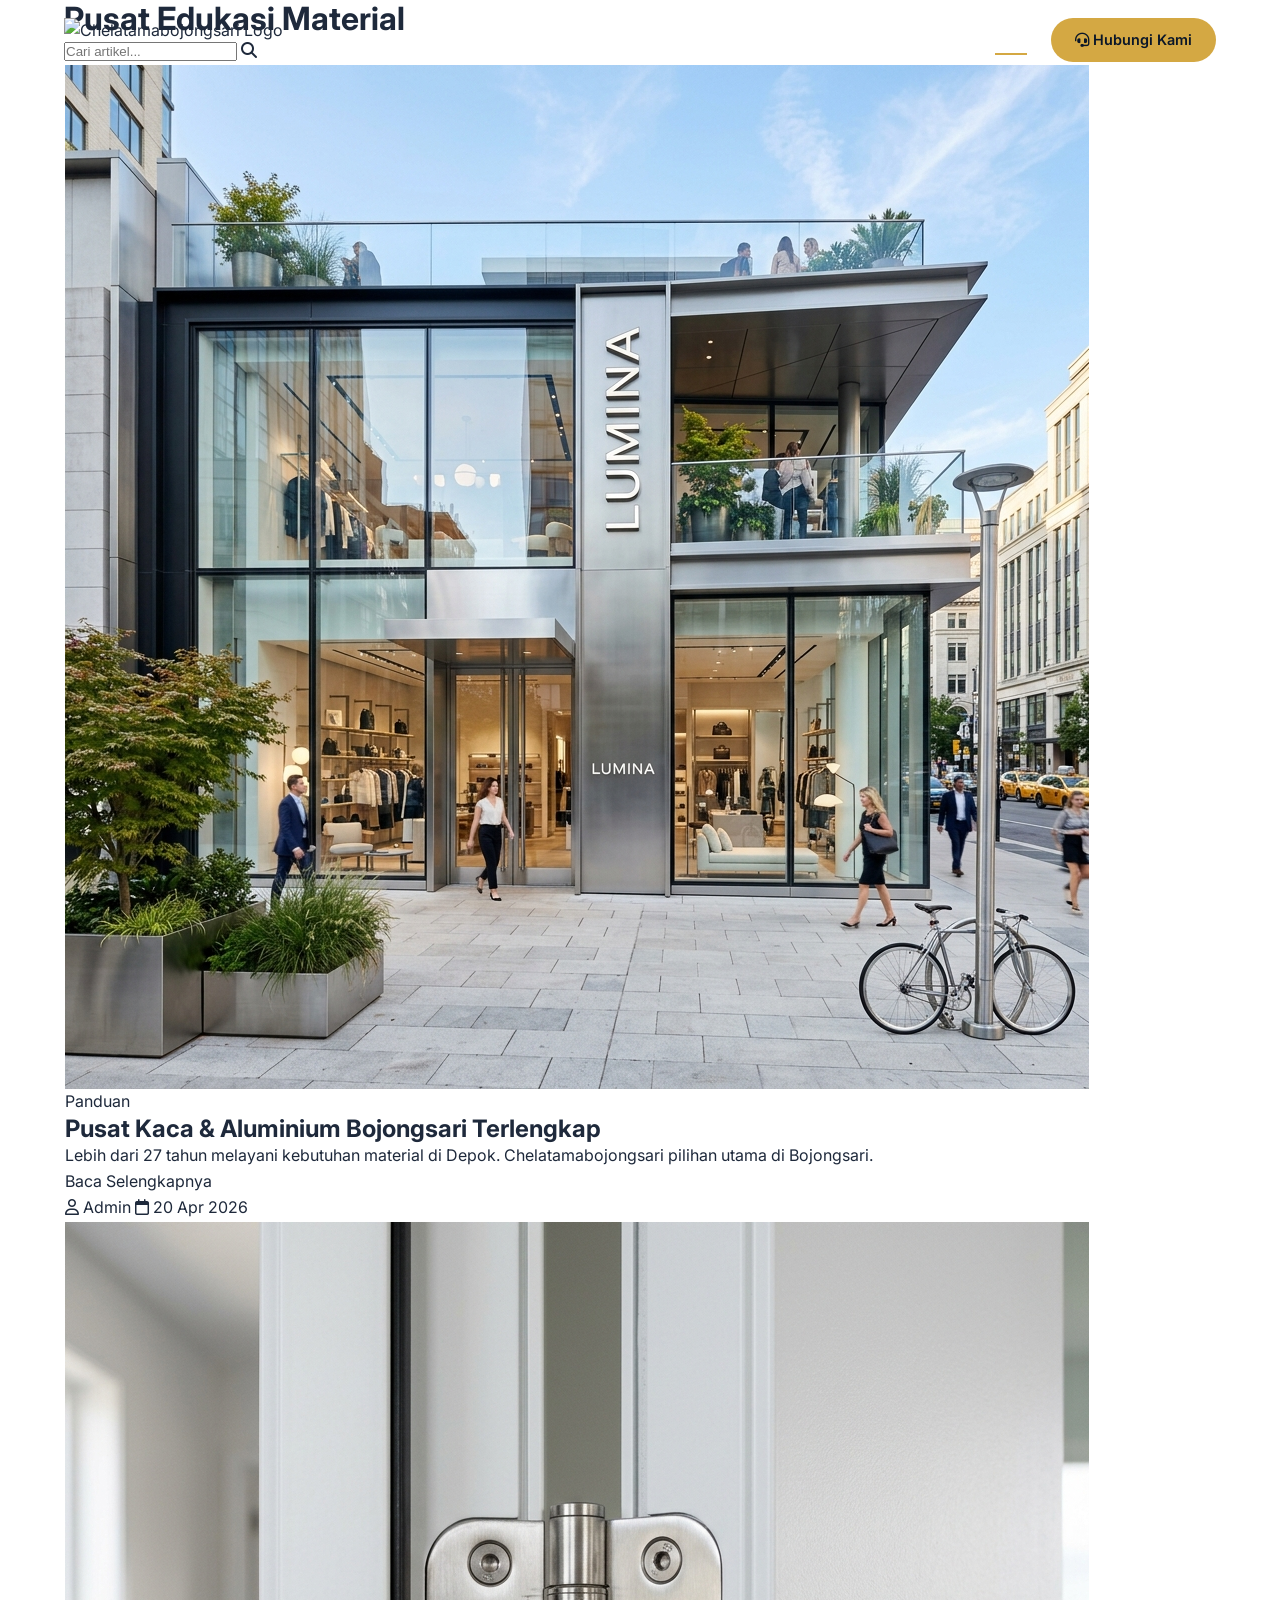
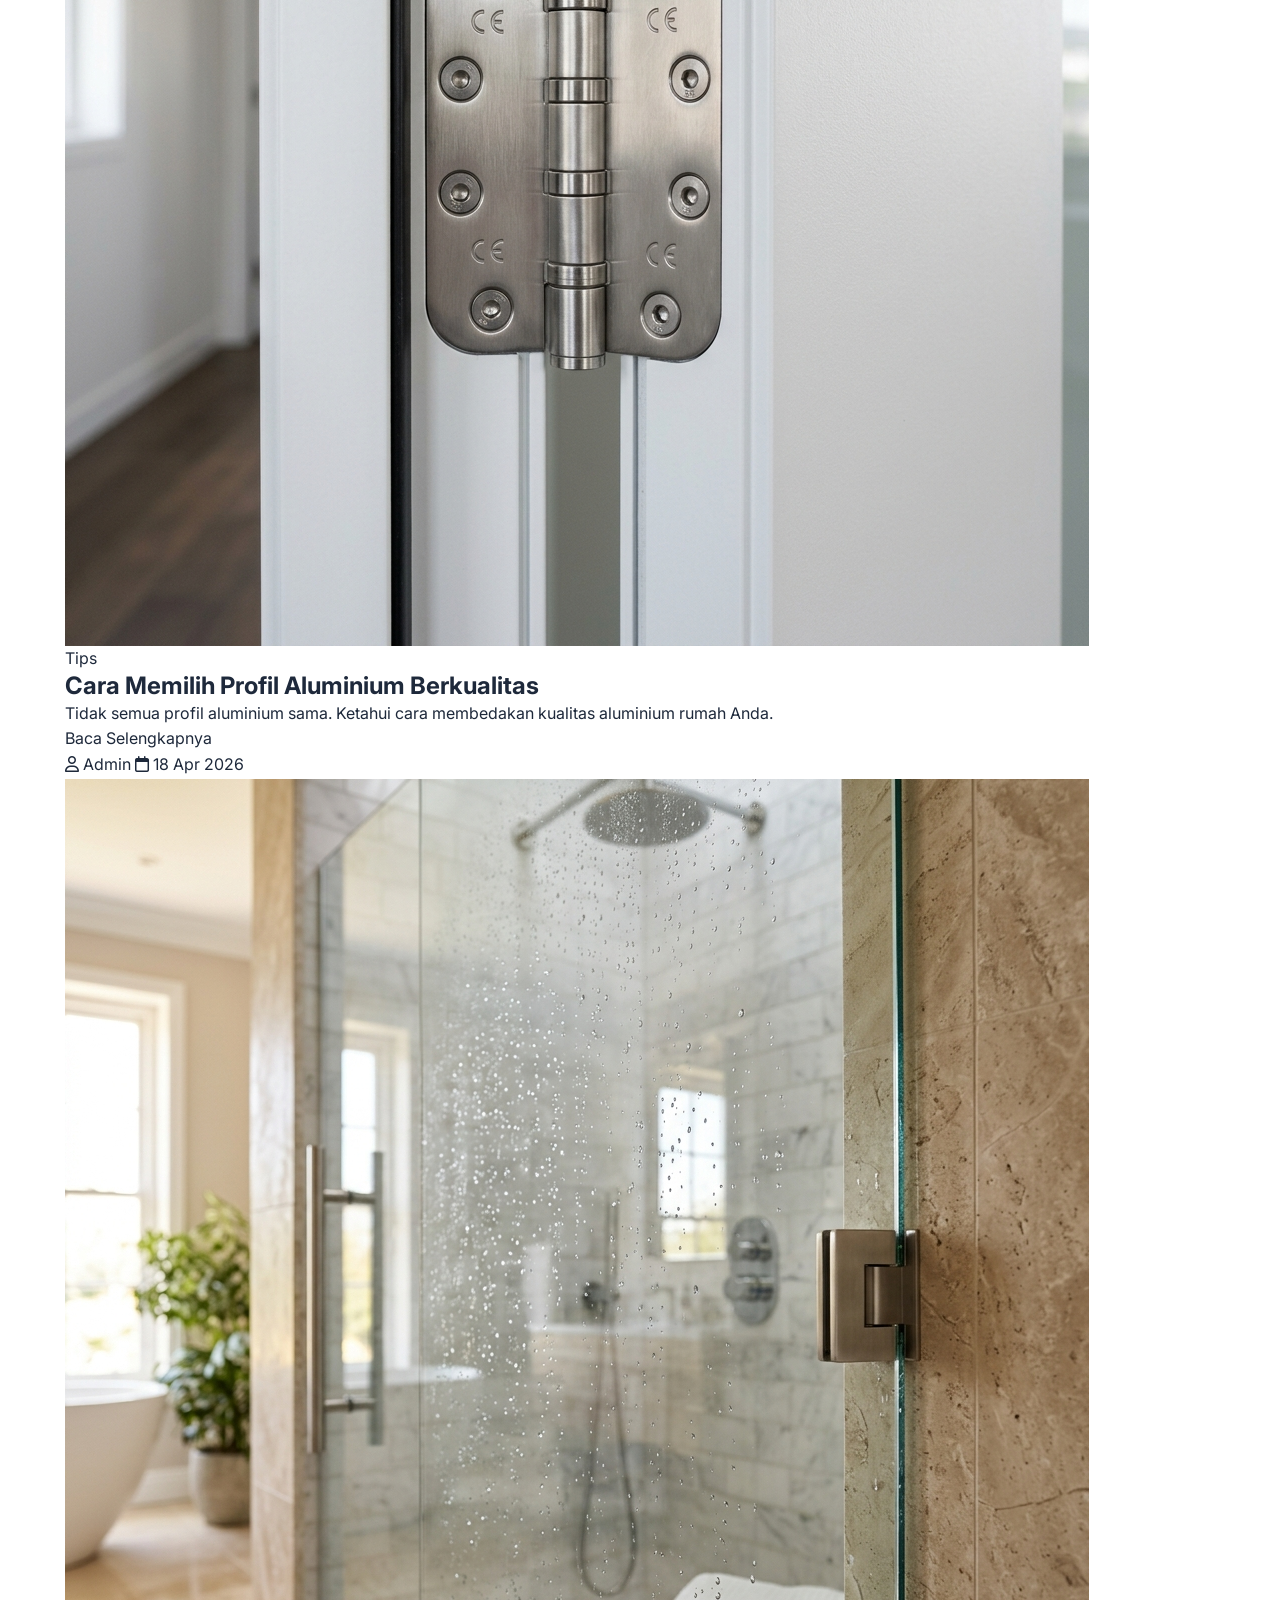
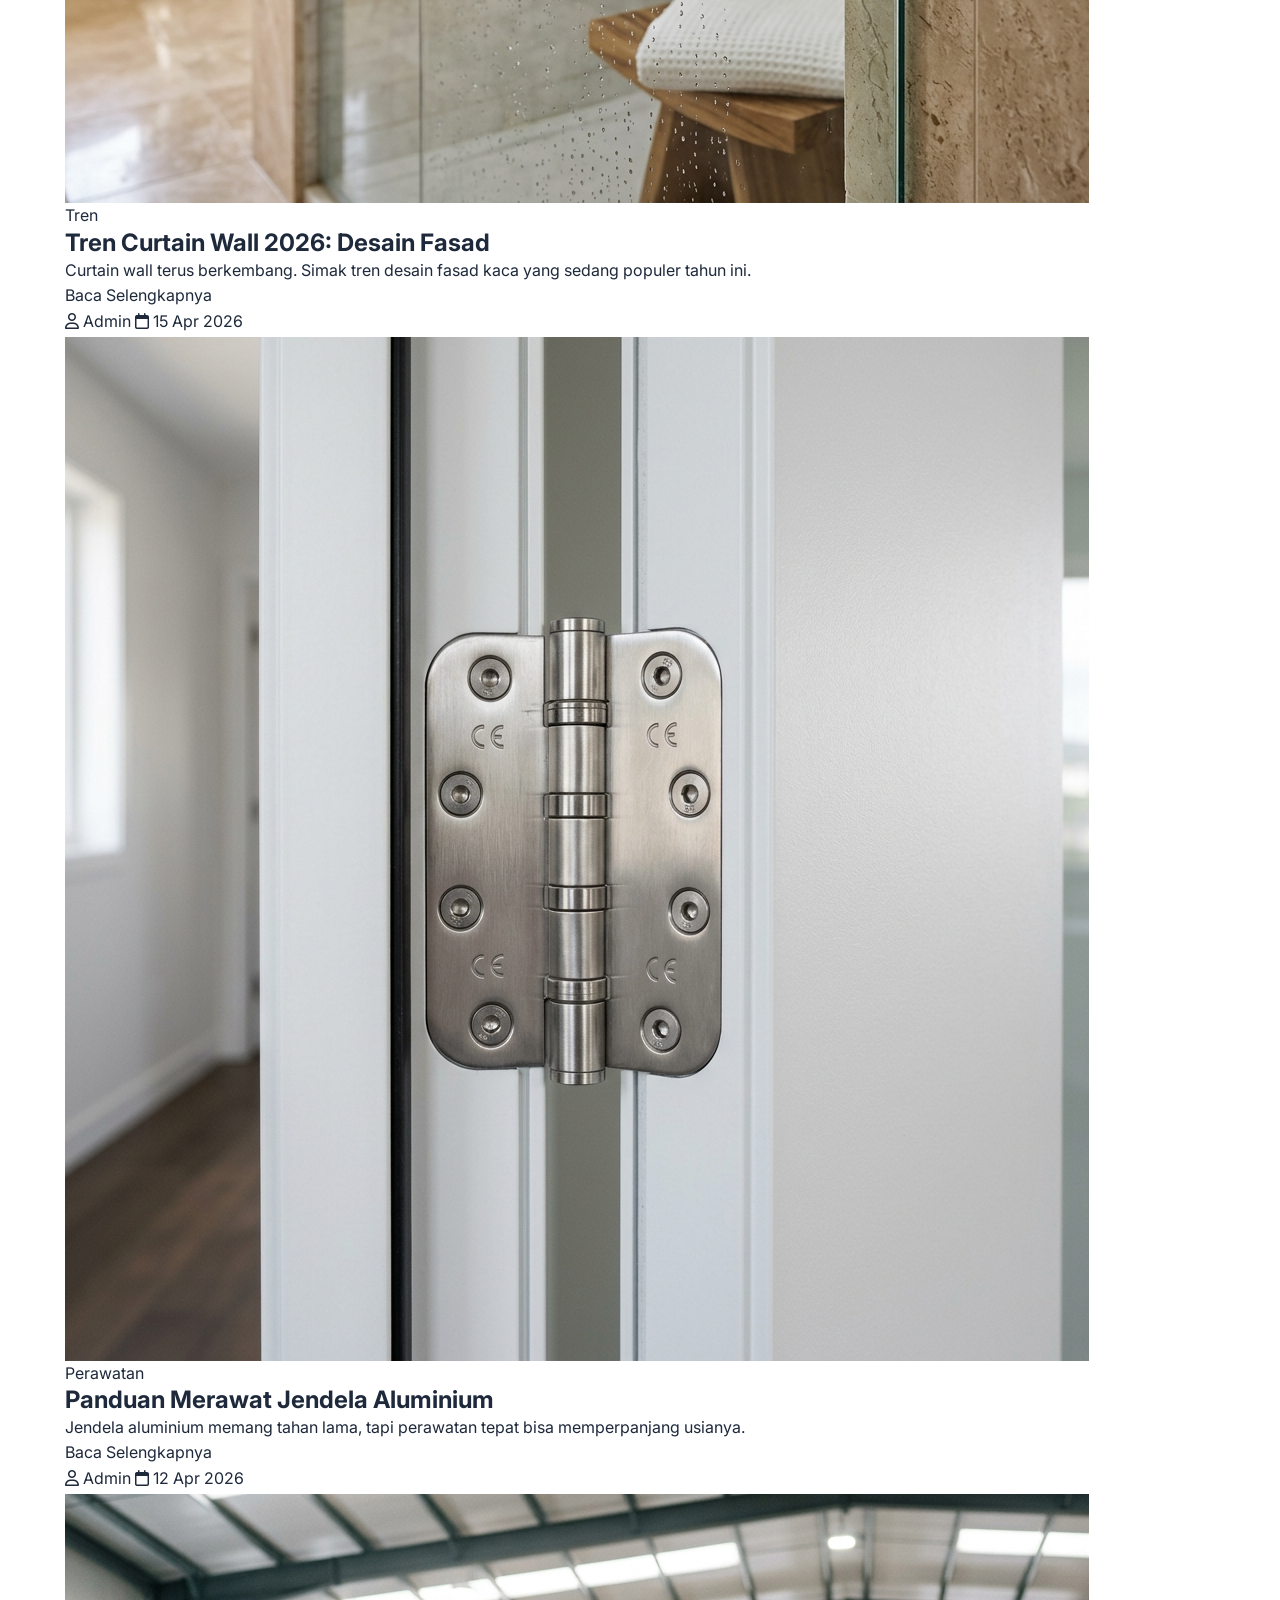
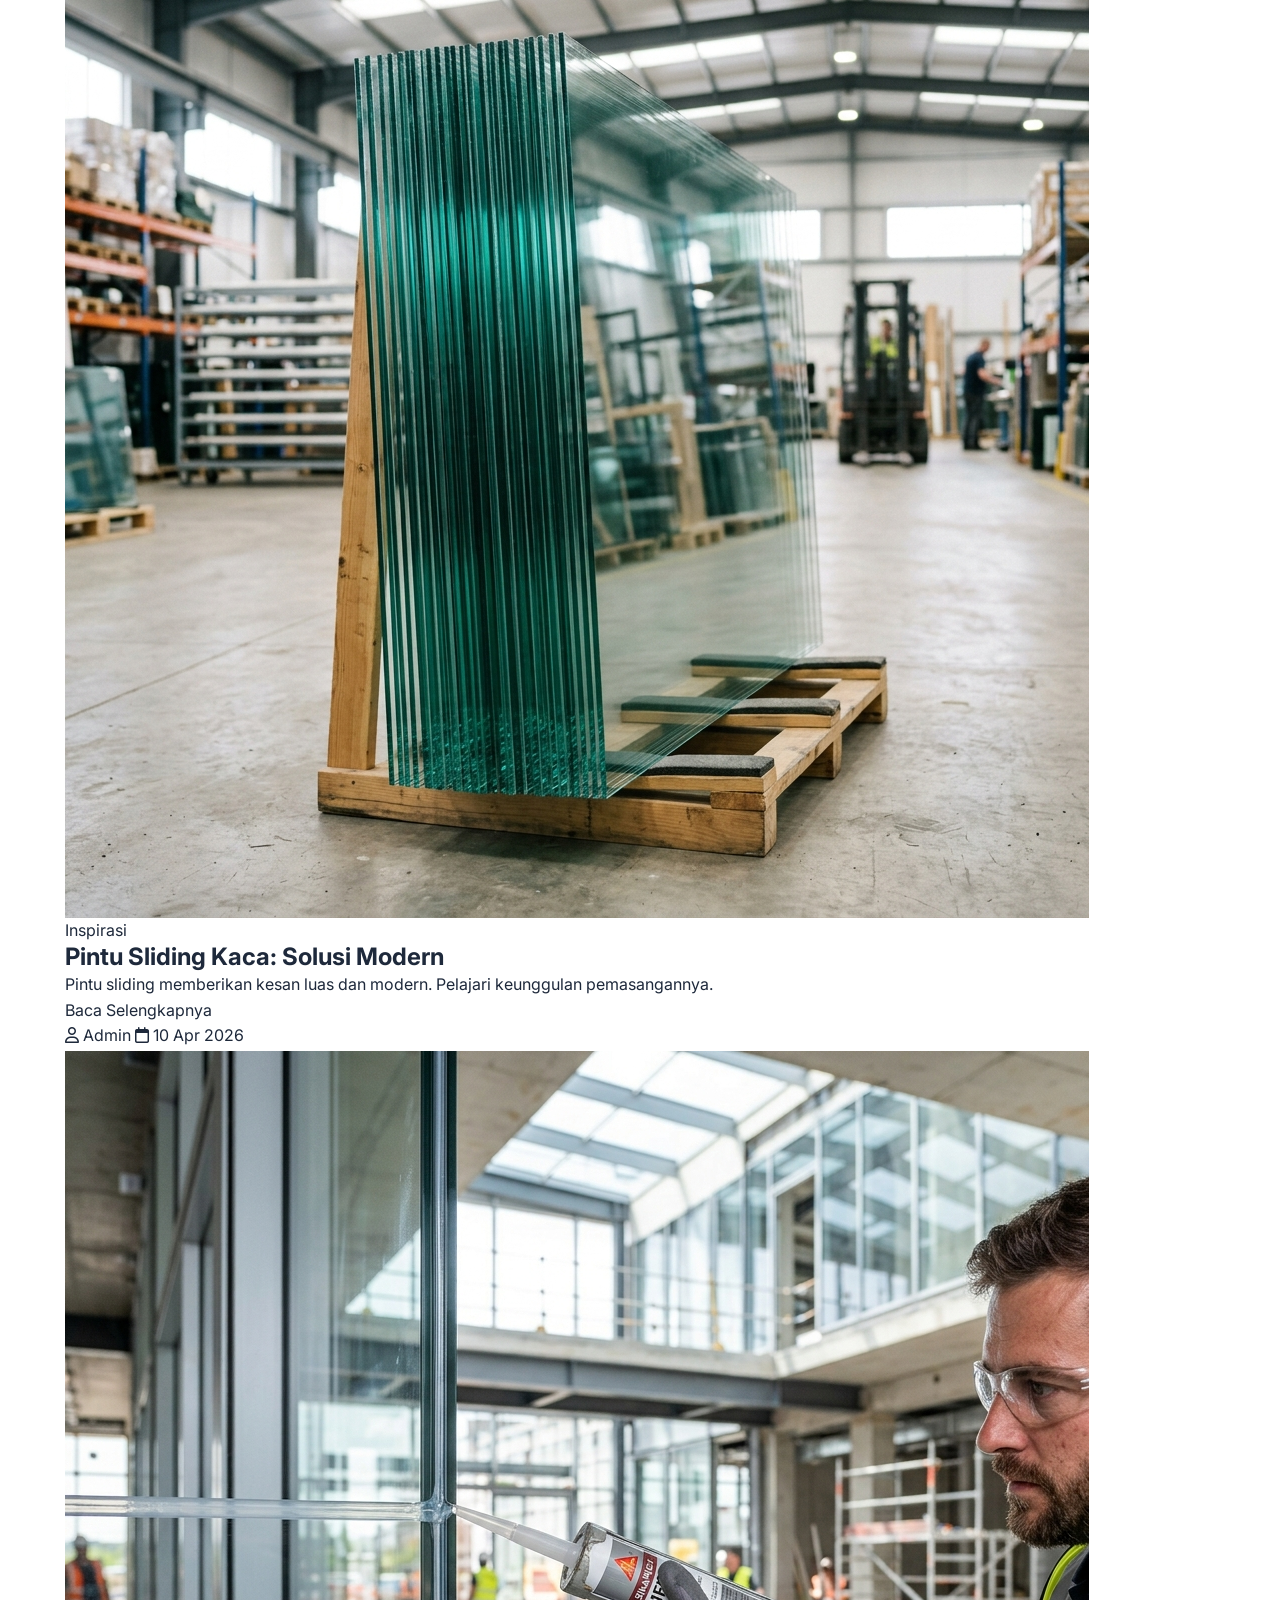
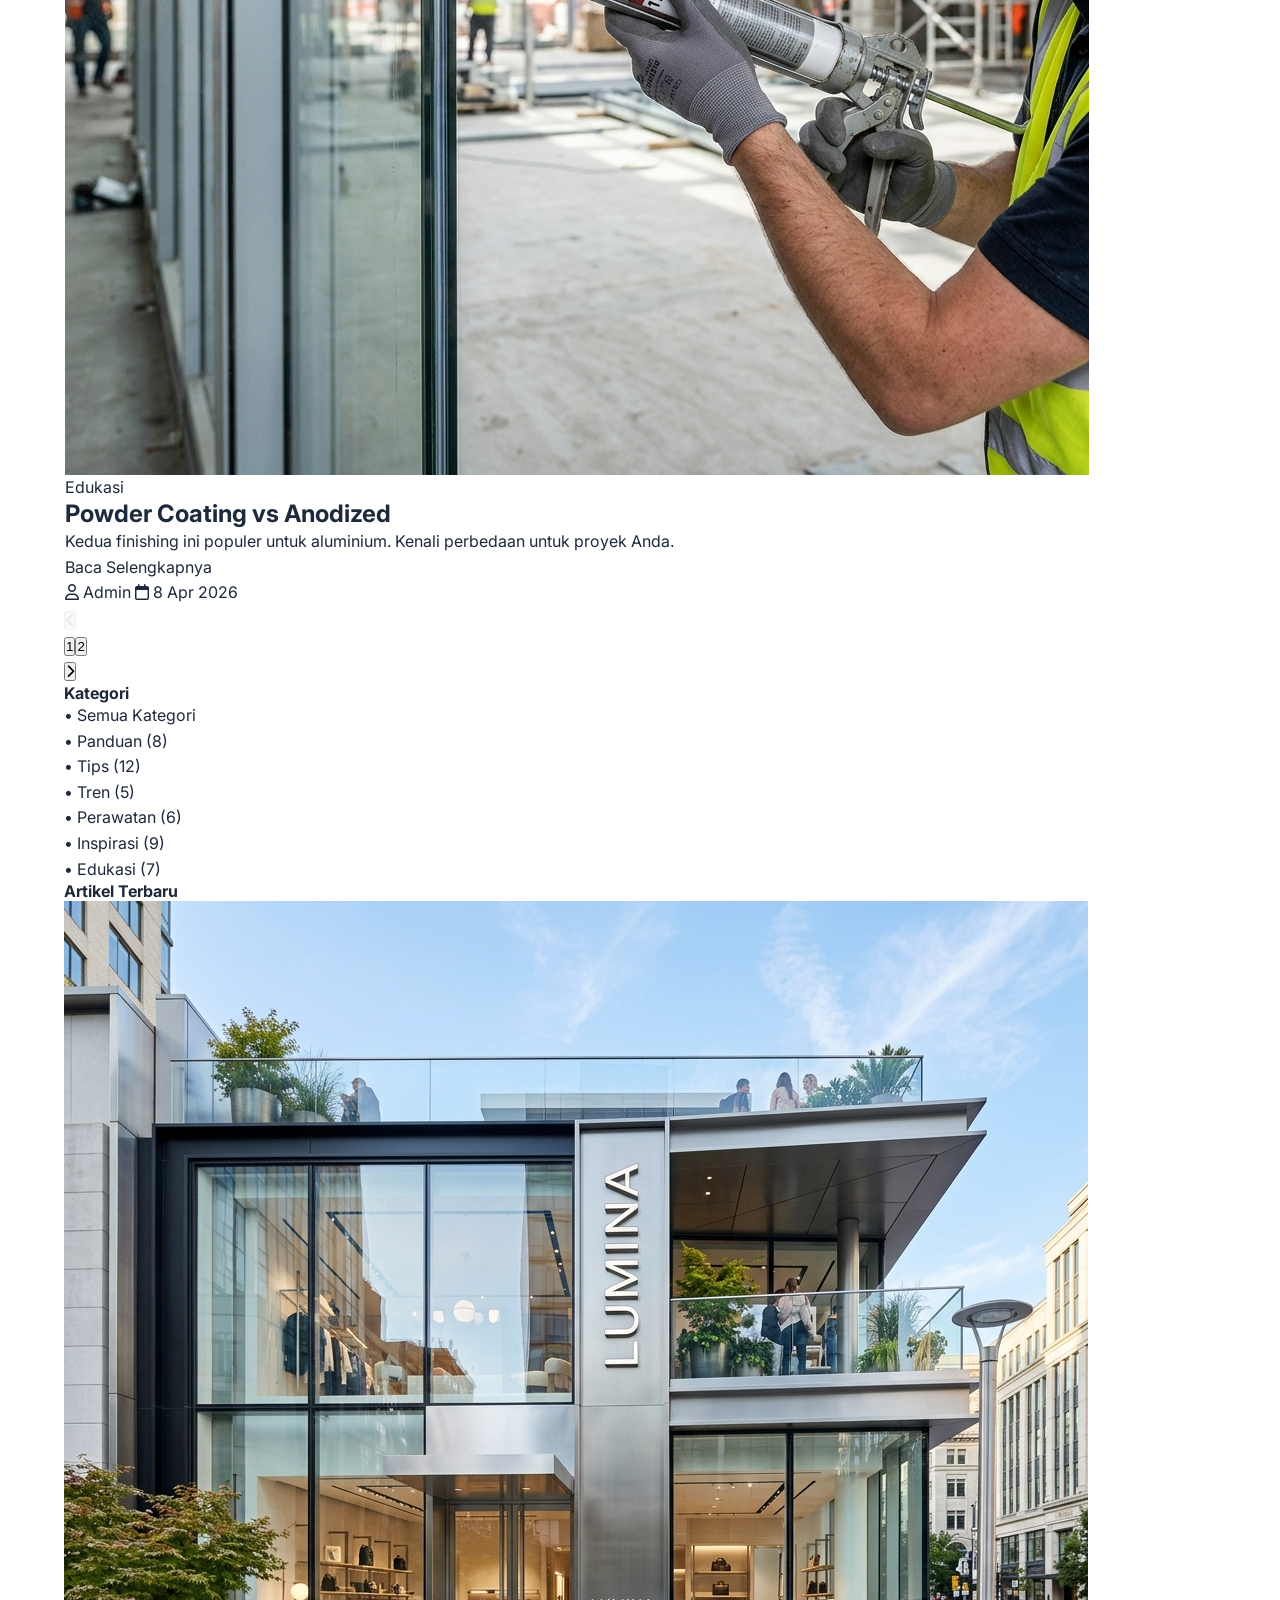
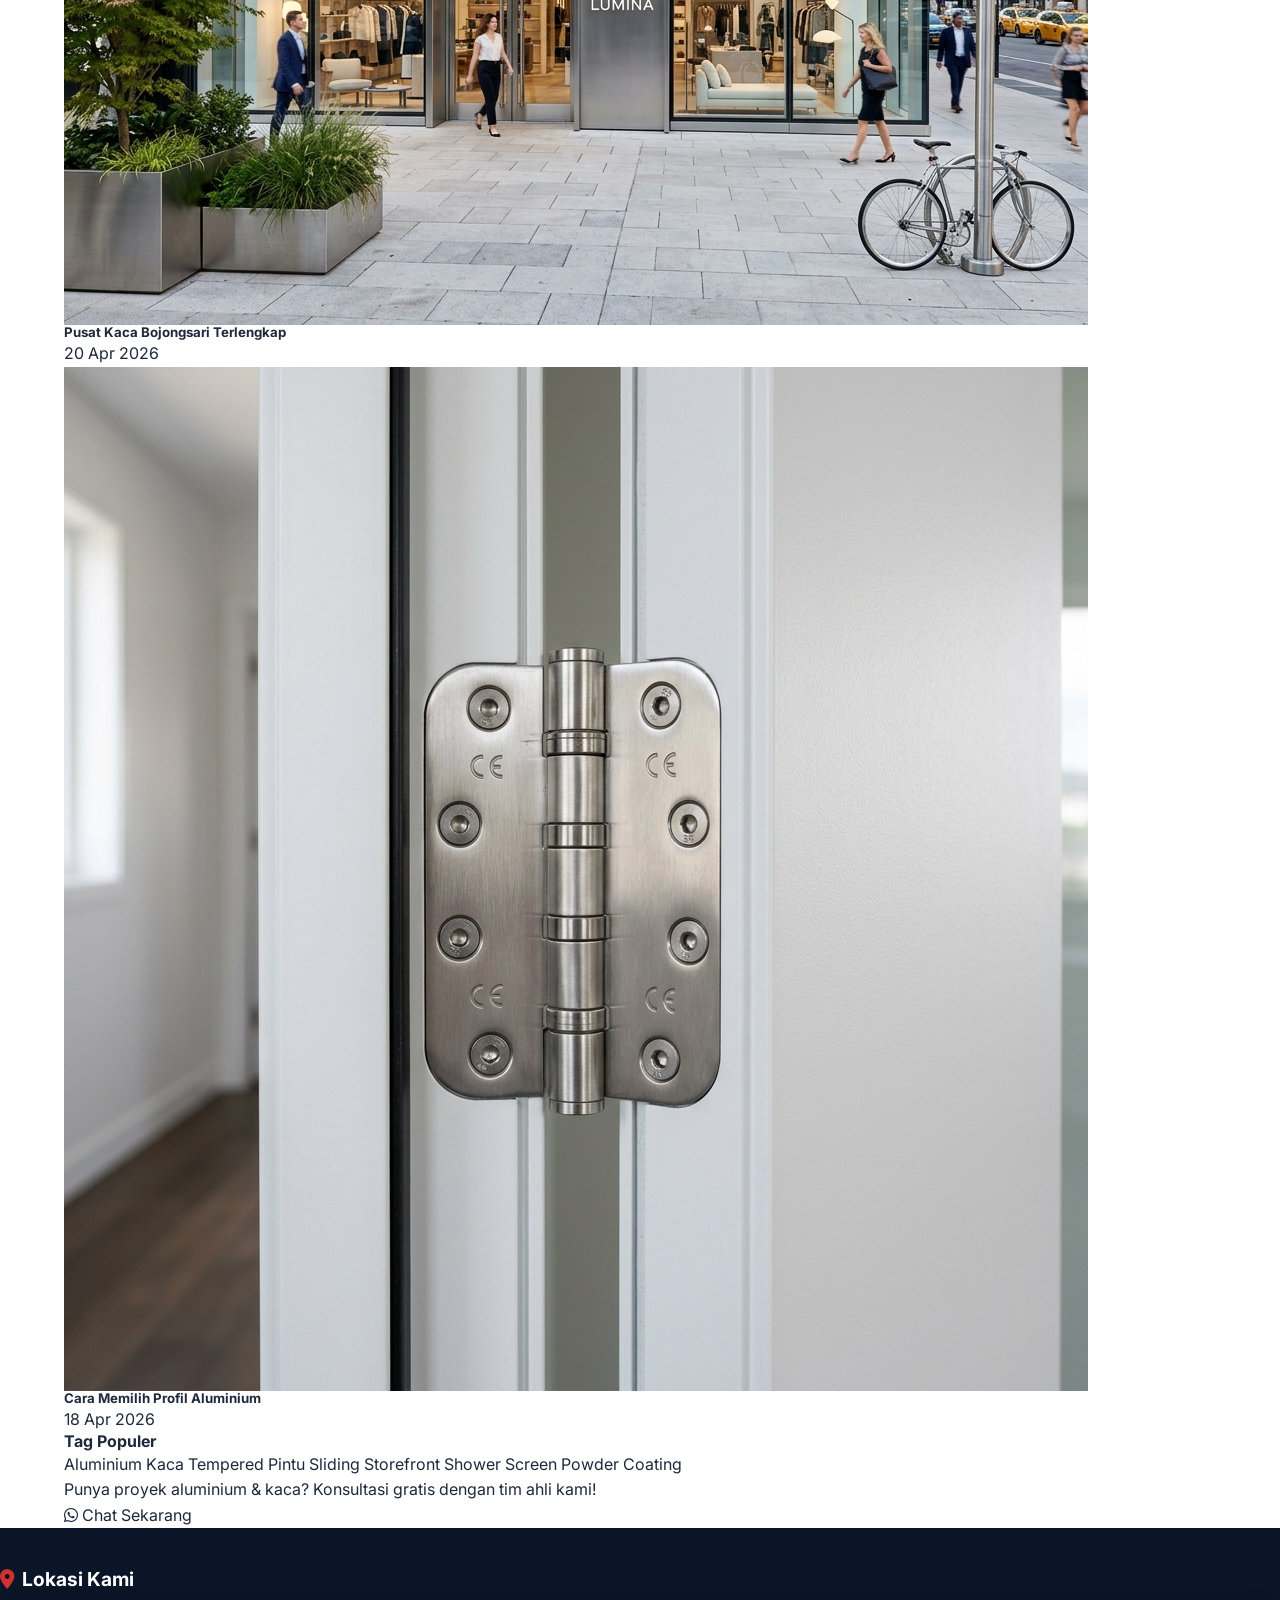
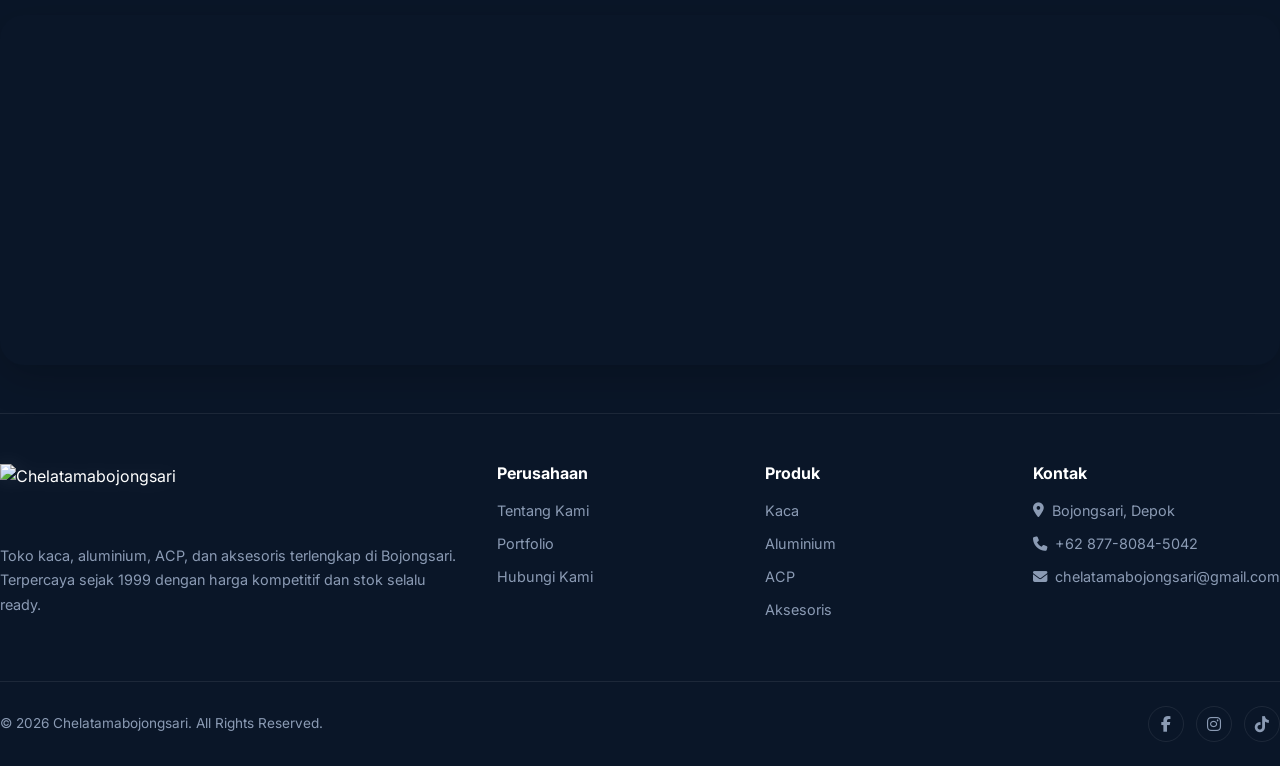
==== commit e14987c6: "optimasi header mobile version" ====
--- a/blog.html
+++ b/blog.html
@@ -33,7 +33,7 @@
   </script>
   <style>
     body { font-family: 'Inter', sans-serif; background-color: #ffffff; color: #1e293b; }
-    .navbar { background: #0A1628 !important; position: sticky !important; top: 0; z-index: 1000; }
+    /* Navbar default from styles.css */
     .search-bar:focus { outline: none; border-color: #e2e8f0; box-shadow: 0 4px 12px rgba(0,0,0,0.05); }
     .blog-card { transition: all 0.3s ease; border: 1px solid transparent; display: flex; flex-direction: column; }
     .blog-card:hover { border-color: #f1f5f9; transform: translateY(-5px); }
@@ -63,13 +63,15 @@
     </div>
   </nav>
 
-  <!-- SEARCH AREA -->
-  <div class="py-10">
-    <div class="container mx-auto px-6 max-w-7xl">
+  <!-- BLOG HEADER -->
+  <div class="bg-ct-dark pt-32 pb-20 relative overflow-hidden">
+    <div class="absolute inset-0 bg-[radial-gradient(circle_at_top_right,rgba(212,168,67,0.1),transparent)] pointer-events-none"></div>
+    <div class="container mx-auto px-6 max-w-7xl relative z-10 text-center">
+      <h1 class="text-4xl md:text-5xl font-black text-white mb-8">Pusat <span class="text-ct-accent">Edukasi</span> Material</h1>
       <div class="flex justify-center">
         <div class="relative w-full max-w-xl">
-          <input type="text" placeholder="Cari artikel..." class="search-bar w-full py-3 px-6 pl-12 rounded-full border border-slate-200 text-sm bg-white transition-all">
-          <i class="fas fa-search absolute left-5 top-1/2 -translate-y-1/2 text-slate-300"></i>
+          <input type="text" placeholder="Cari artikel..." class="search-bar w-full py-4 px-8 pl-14 rounded-2xl border-none text-sm bg-white/10 text-white placeholder:text-slate-400 backdrop-blur-md transition-all focus:bg-white focus:text-ct-navy">
+          <i class="fas fa-search absolute left-6 top-1/2 -translate-y-1/2 text-ct-accent"></i>
         </div>
       </div>
     </div>
@@ -380,11 +382,12 @@
       <span>Produk</span>
     </a>
     <a href="blog.html" class="mobile-nav-item active">
-      <i class="fas fa-images"></i>
+      <i class="fas fa-blog"></i>
       <span>Blog</span>
     </a>
   </nav>
 
+  <script src="script.js"></script>
   <script>
     const observer = new IntersectionObserver((entries) => {
       entries.forEach(entry => { if (entry.isIntersecting) entry.target.classList.add('visible'); });
--- a/styles.css
+++ b/styles.css
@@ -53,10 +53,44 @@
   background:transparent;
 }
 .navbar.scrolled {
-  opacity: 0;
-  visibility: hidden;
-  pointer-events: none;
-  transform: translateY(-20px);
+  background: var(--white);
+  box-shadow: 0 4px 20px rgba(0,0,0,0.08);
+  height: 70px;
+}
+@media (max-width: 768px) {
+  .navbar.scrolled {
+    opacity: 0;
+    visibility: hidden;
+    pointer-events: none;
+    background: transparent;
+    box-shadow: none;
+  }
+  .navbar .nav-links, 
+  .navbar .nav-cta, 
+  .navbar .hamburger {
+    display: none !important;
+  }
+  .navbar .nav-container {
+    justify-content: center; /* Center the logo on mobile */
+  }
+}
+.navbar.scrolled .nav-links a {
+  color: var(--primary-dark);
+}
+.navbar.scrolled .nav-links a:hover, 
+.navbar.scrolled .nav-links a.active {
+  color: var(--accent);
+}
+.navbar.scrolled .hamburger span {
+  background: var(--primary-dark);
+}
+.navbar.scrolled .nav-logo img {
+  filter: brightness(0.2) invert(0) sepia(1) hue-rotate(200deg) saturate(0); /* Make logo text dark if needed, or just let it be if it's colored */
+  filter: none; /* Keep original colored logo but add contrast */
+}
+/* More specific contrast for logo text if it's white in the image */
+.navbar.scrolled .nav-logo {
+  filter: drop-shadow(0 0 1px rgba(0,0,0,0.1));
 }
 .nav-container {
   display:flex; align-items:center; justify-content:space-between;
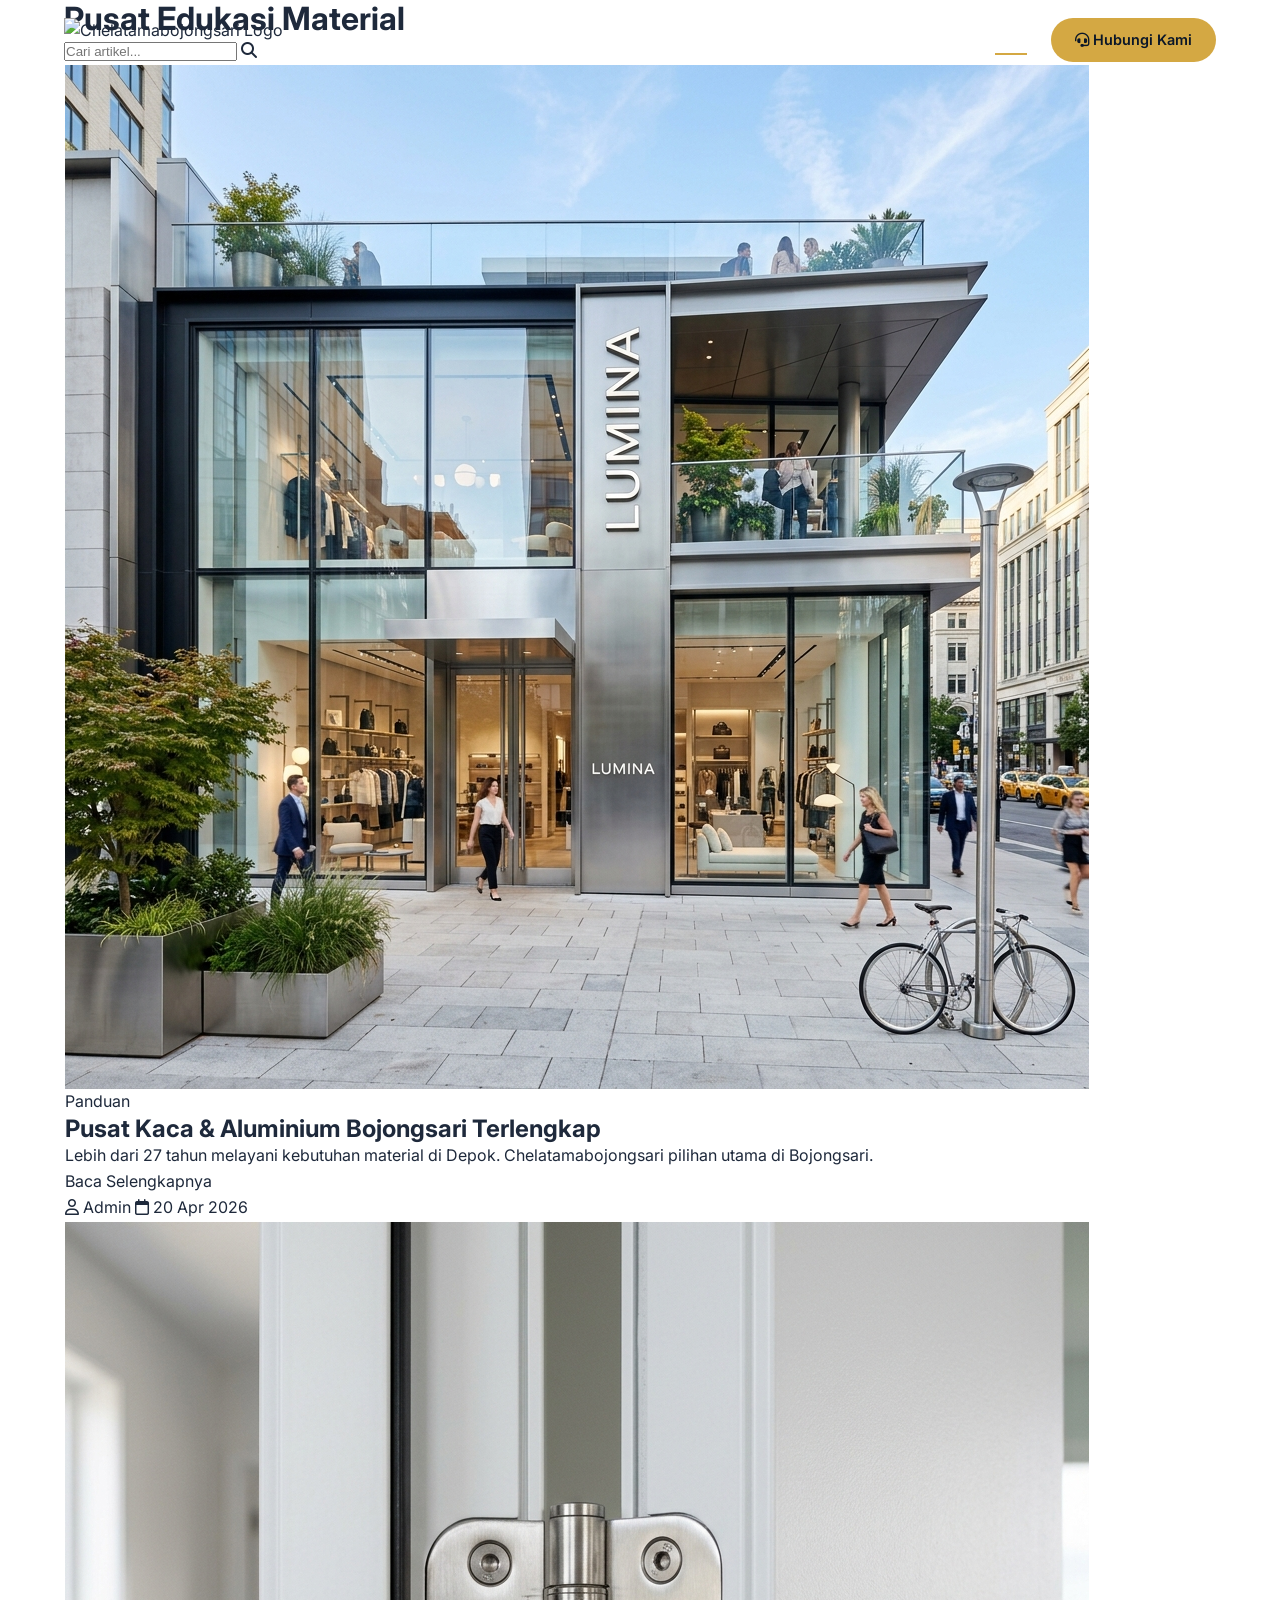
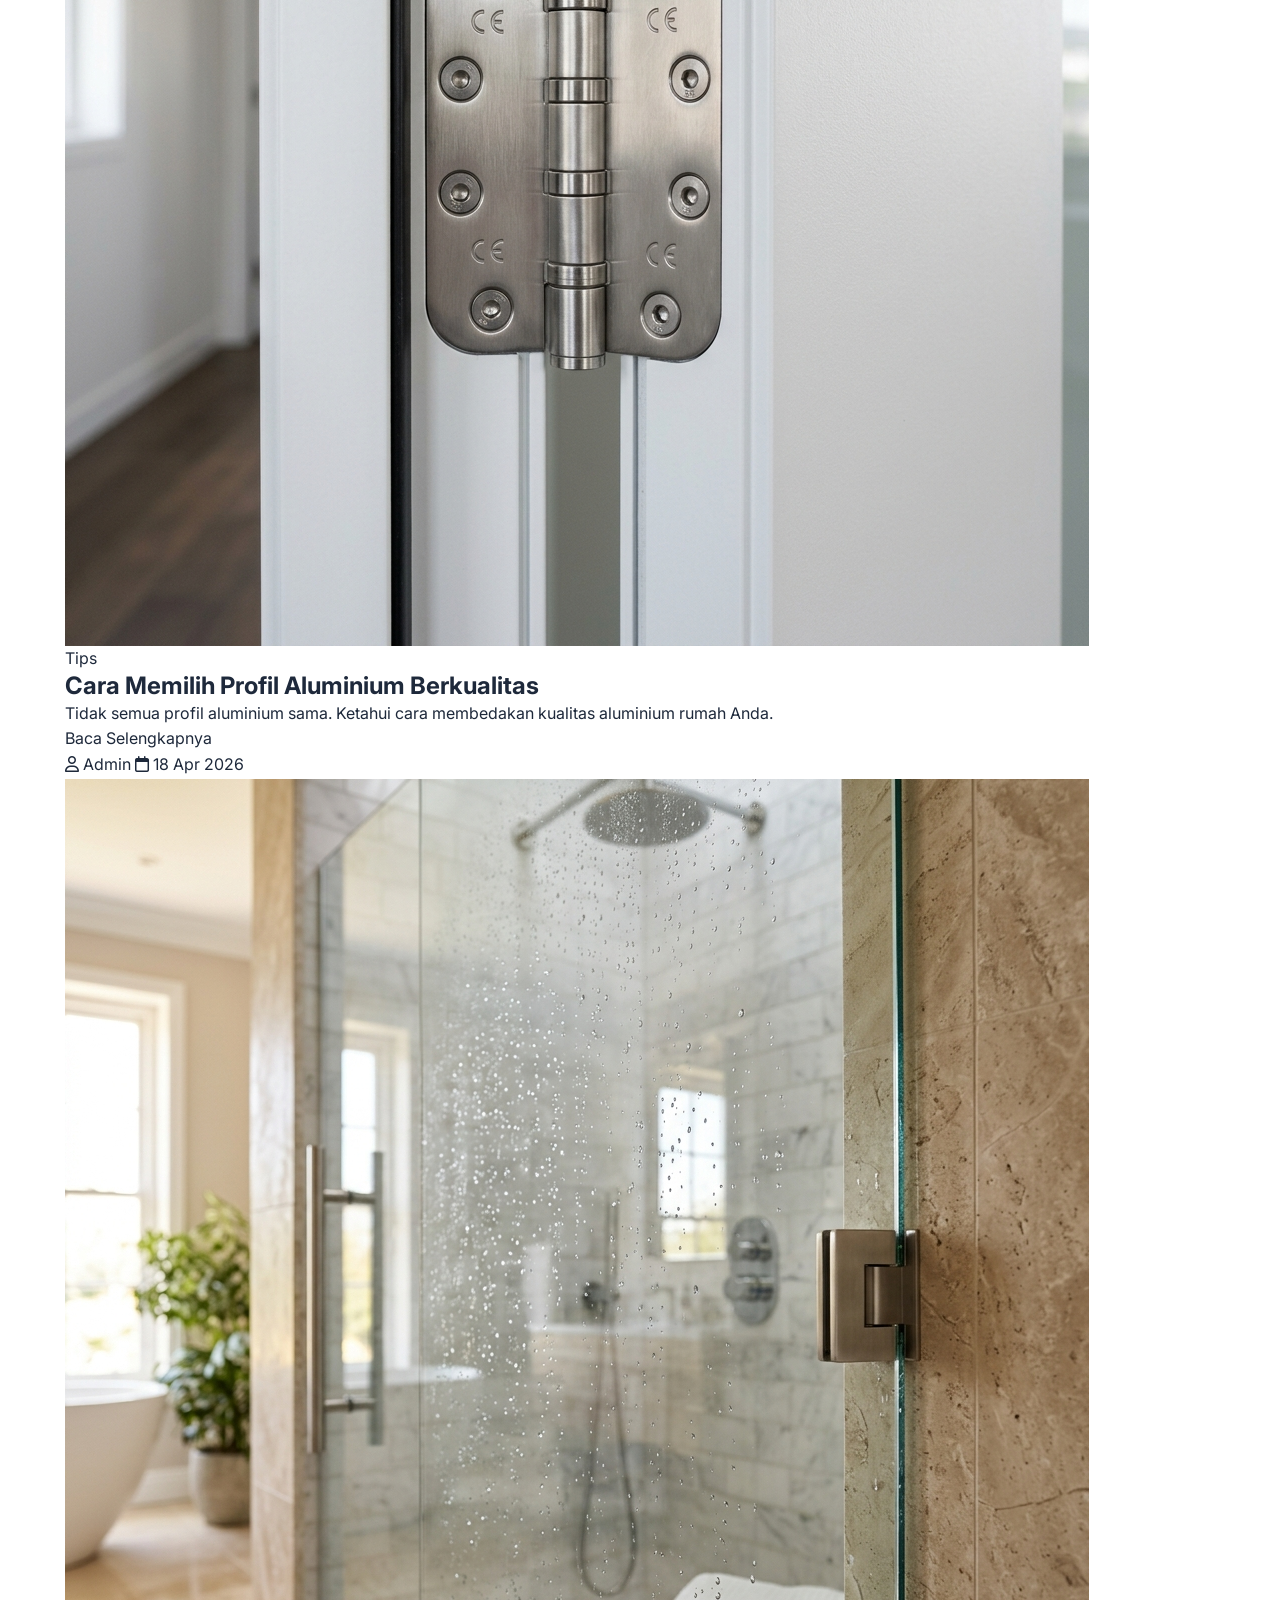
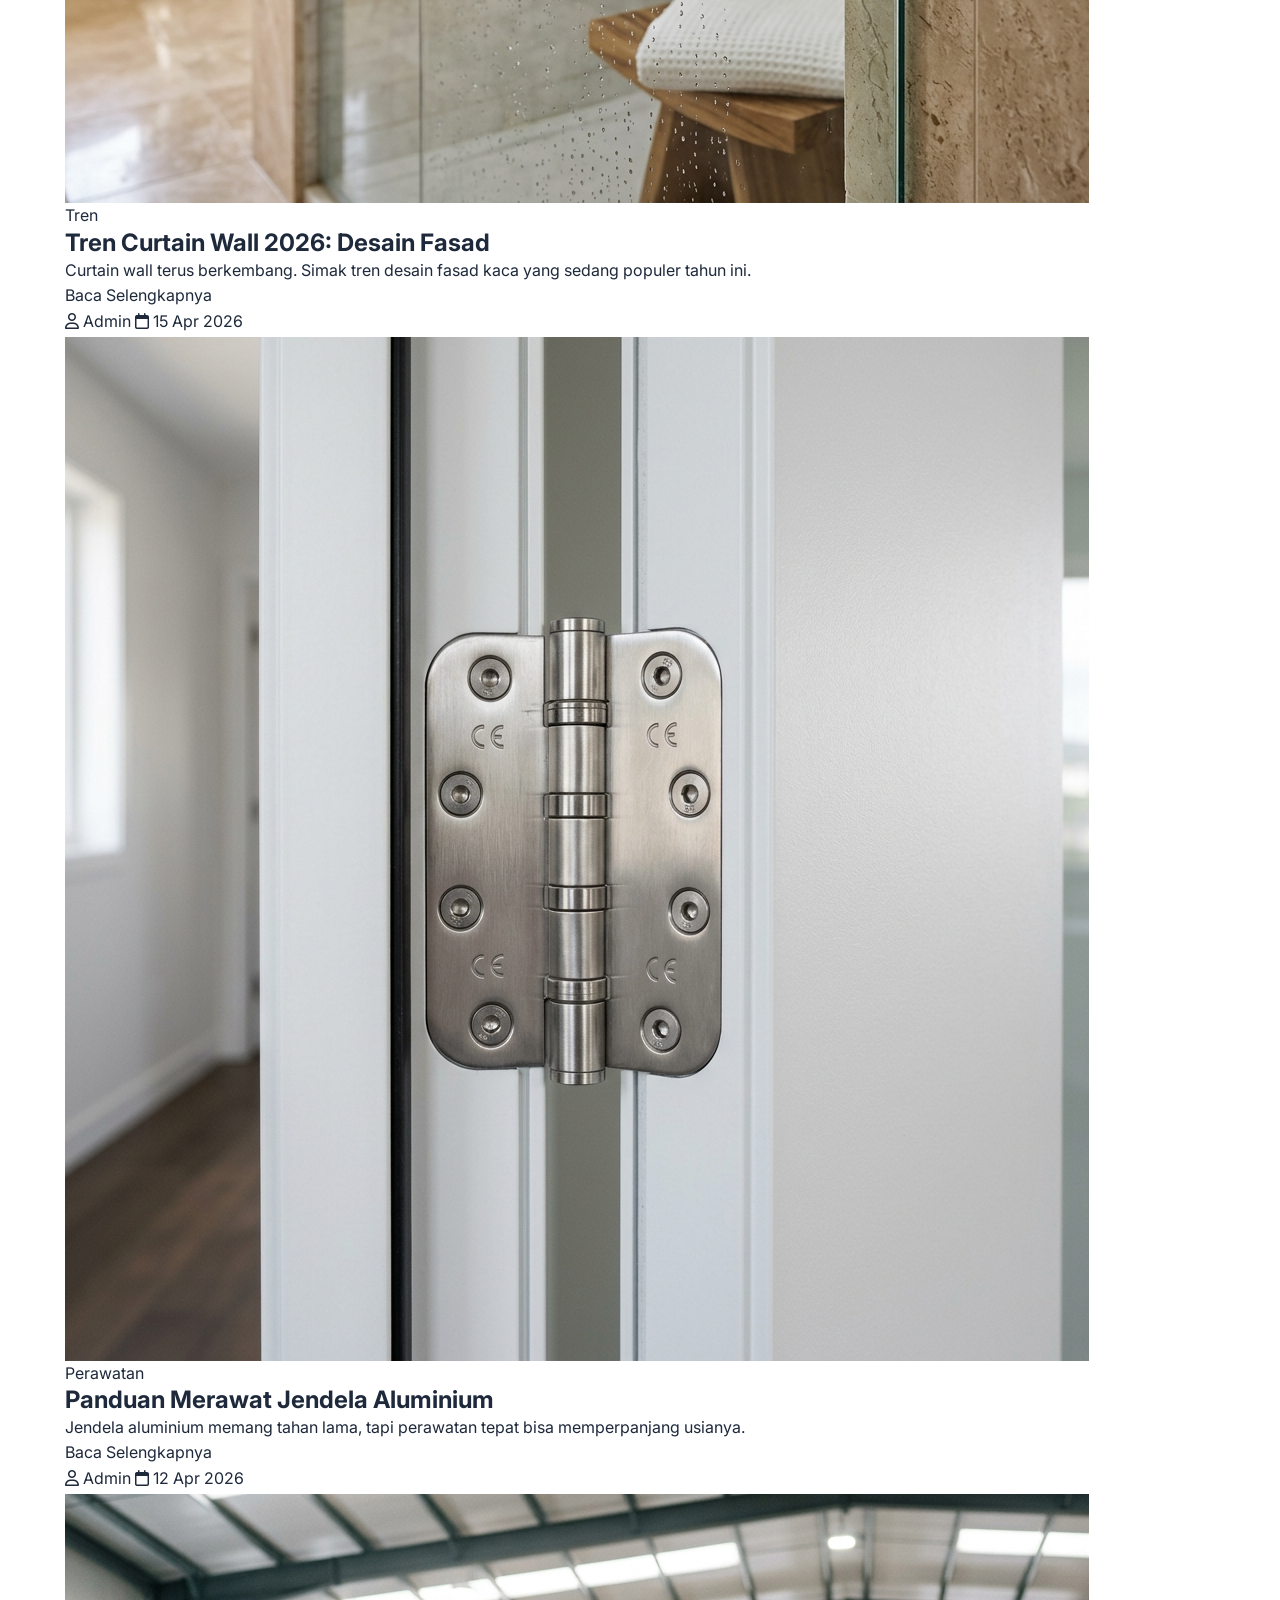
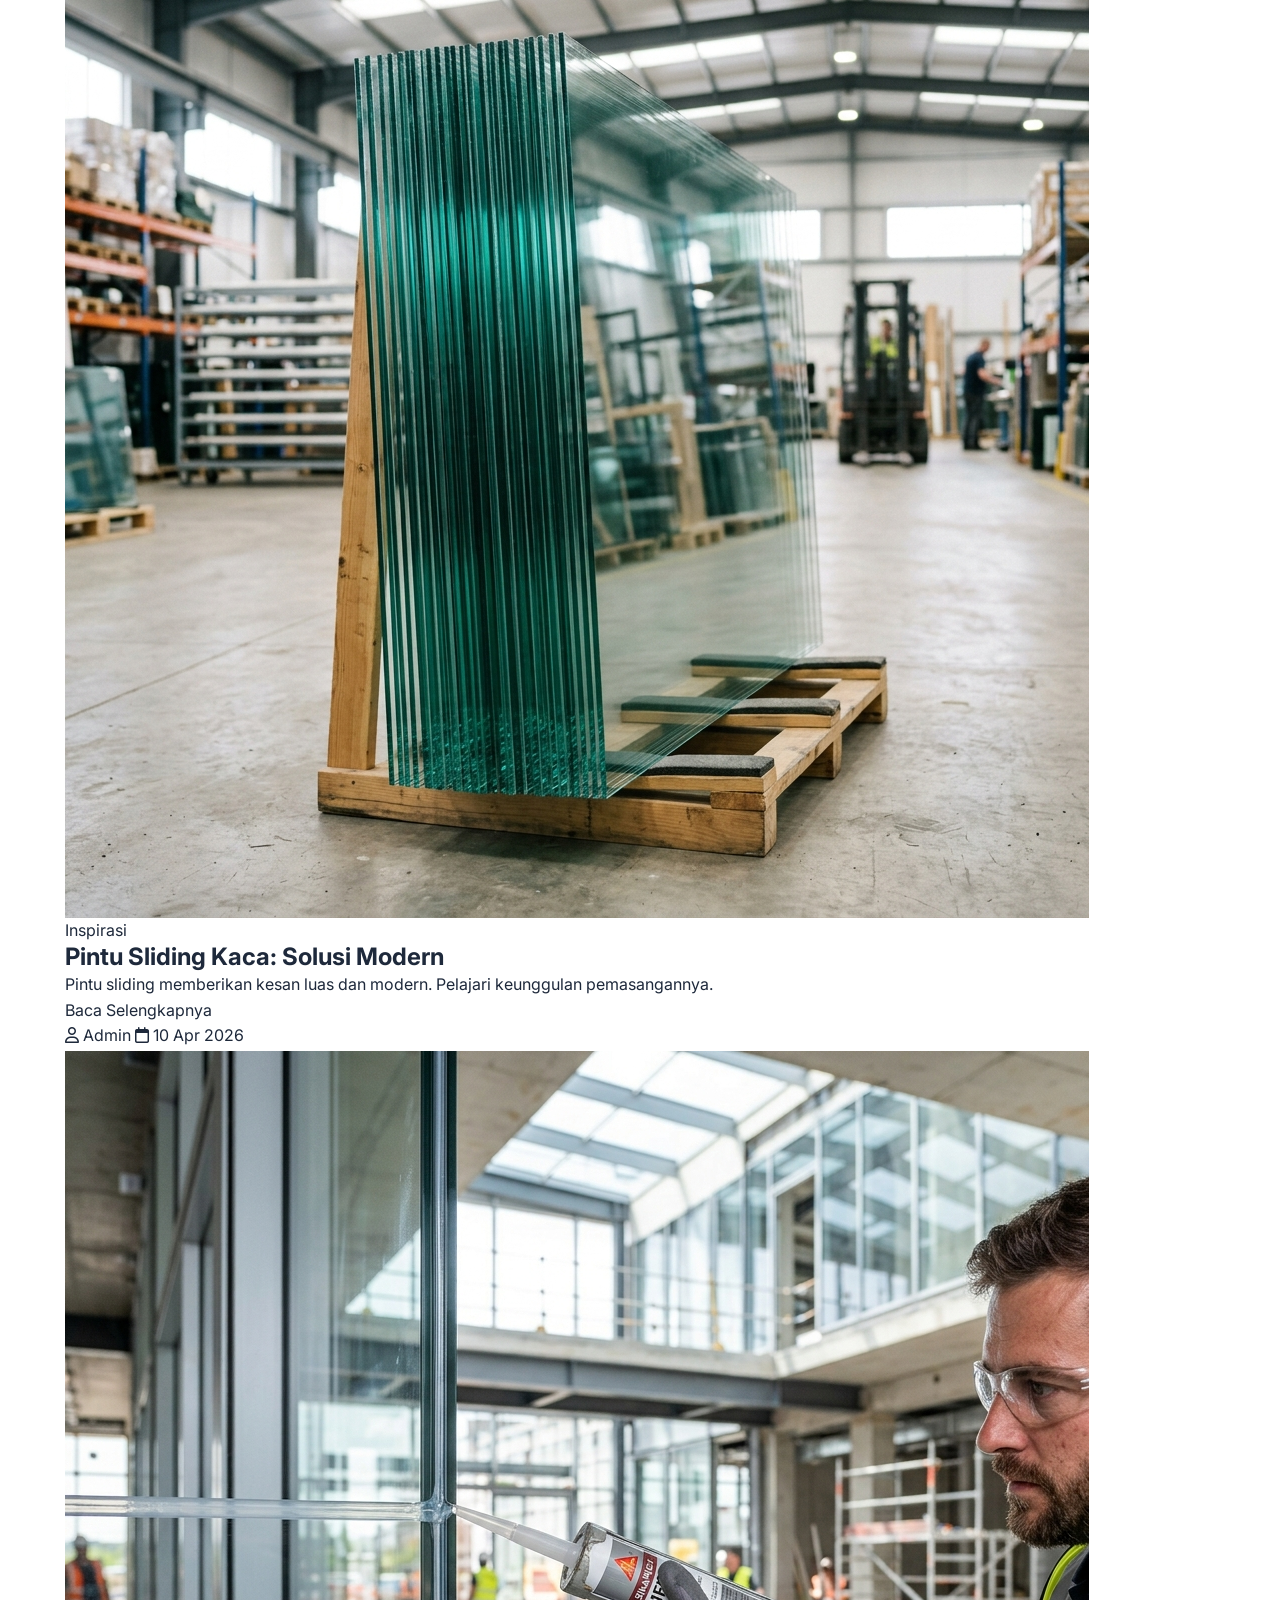
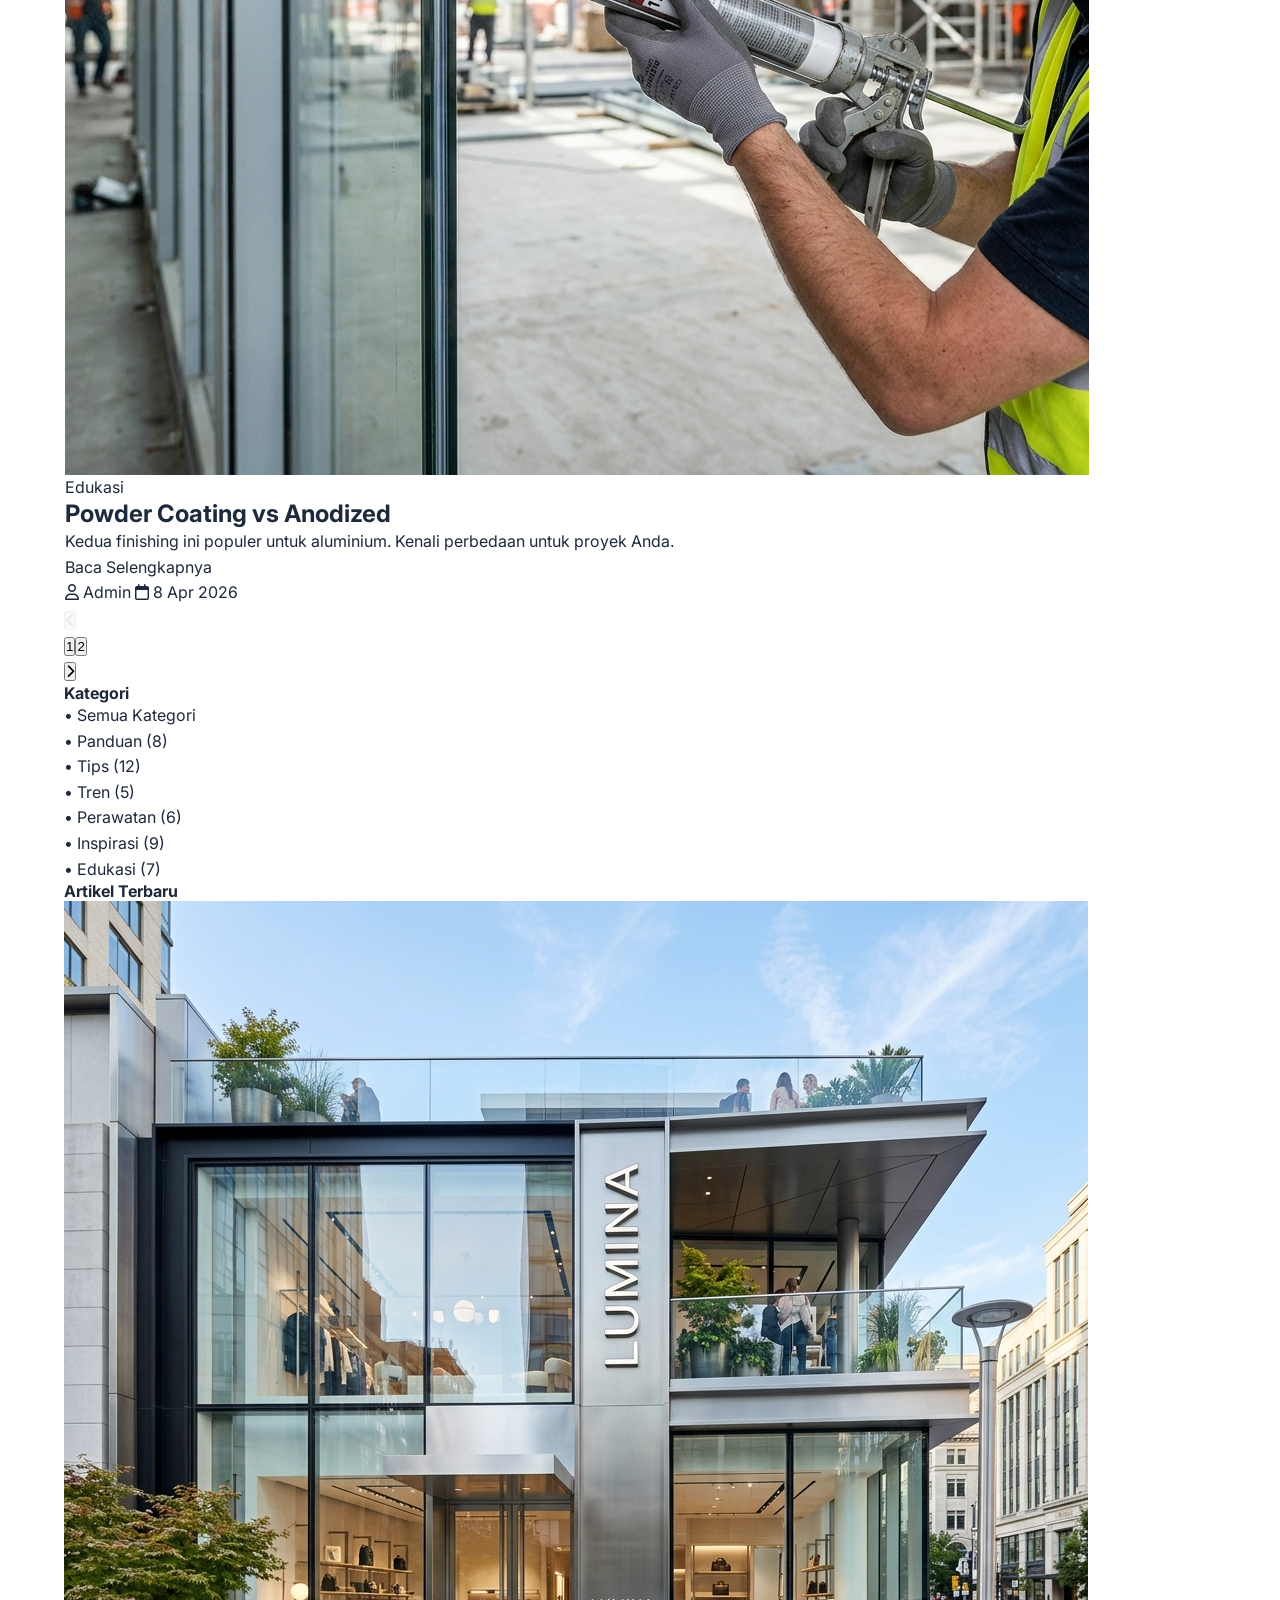
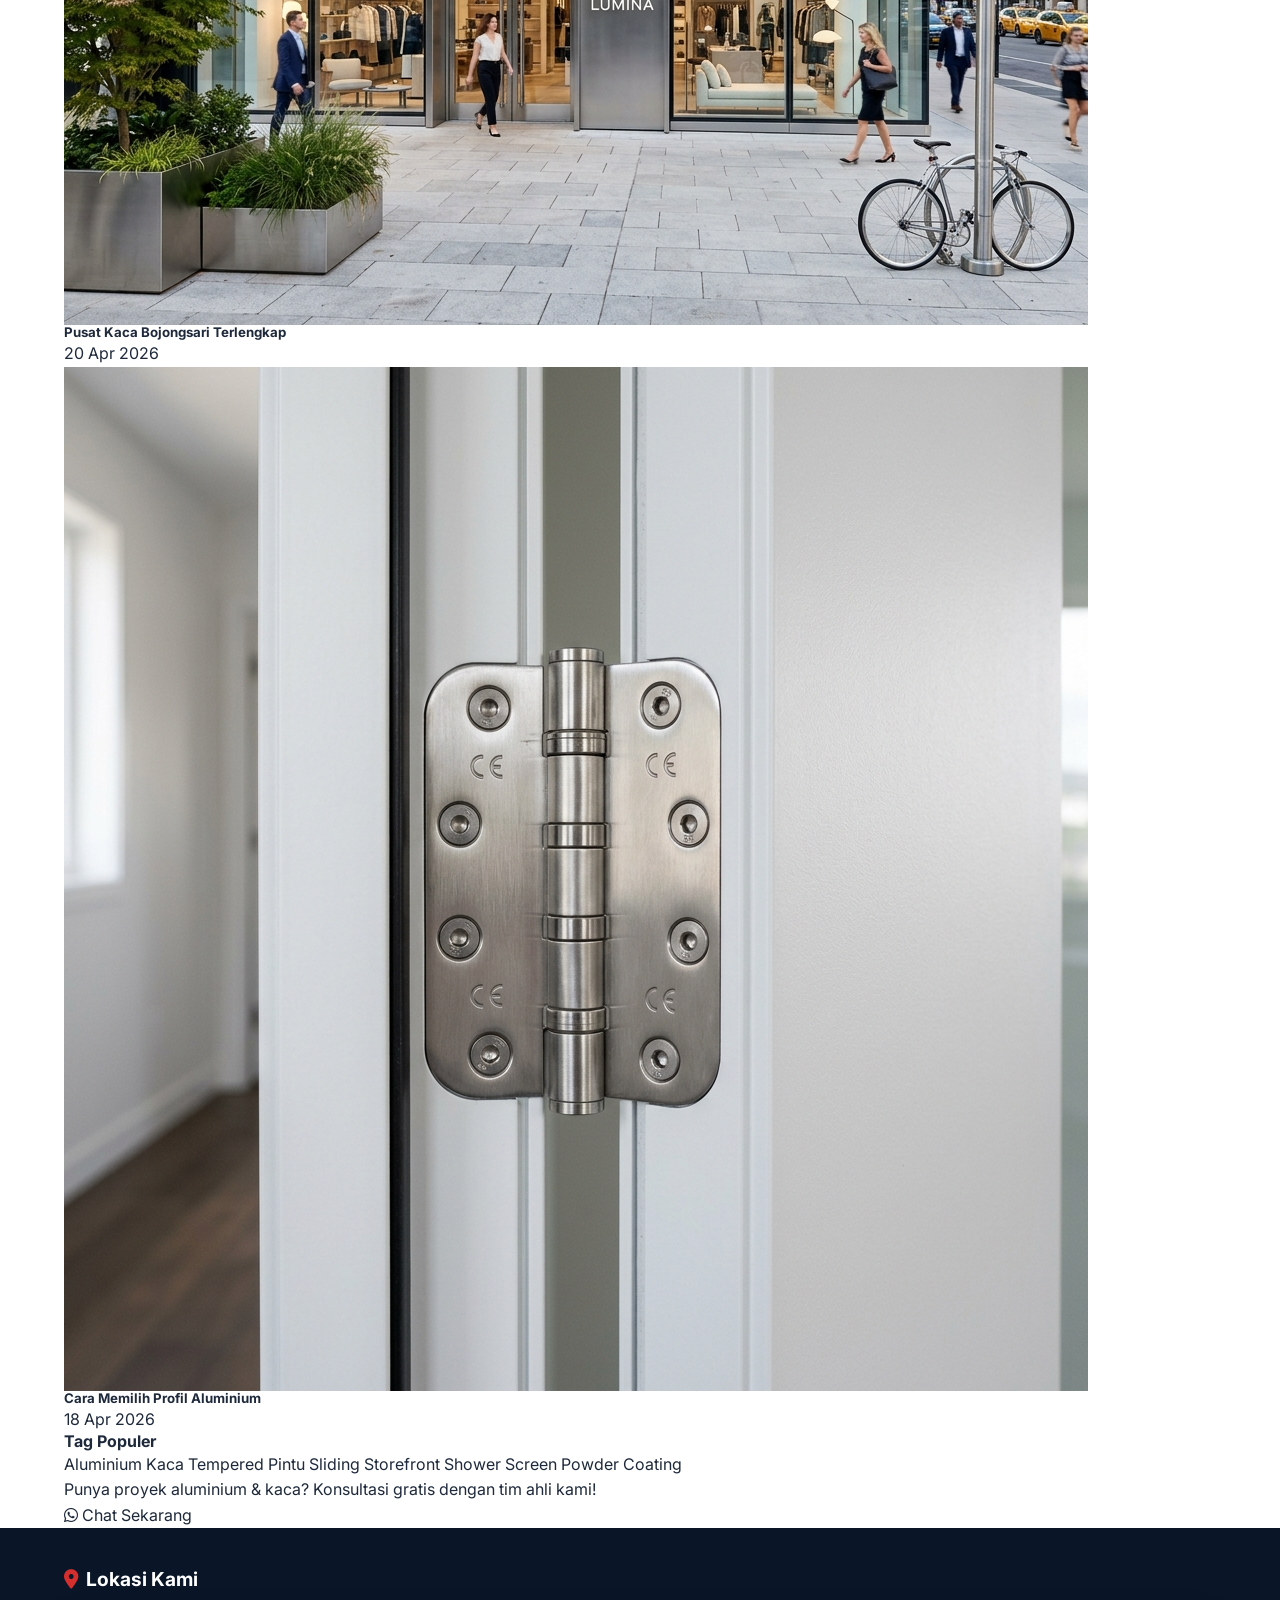
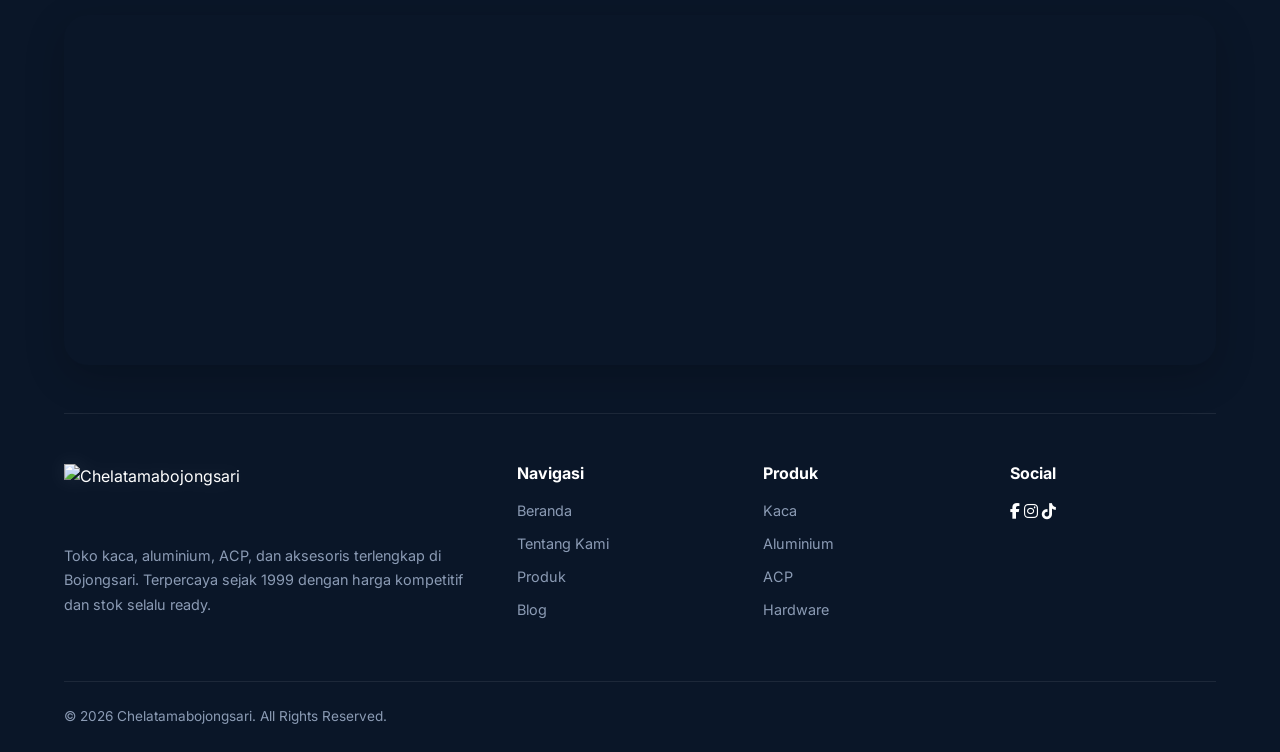
==== commit 74d5bbb7: "pindah logo mobile ke kiri" ====
--- a/blog.html
+++ b/blog.html
@@ -307,8 +307,8 @@
   </div>
 
   <!-- FOOTER -->
-  <footer class="footer mt-24">
-    <div class="max-w-[1200px] mx-auto px-6">
+  <footer class="footer">
+    <div class="container">
       <div class="footer-map">
         <h3><i class="fas fa-map-marker-alt" style="color:var(--accent-red);"></i> Lokasi Kami</h3>
         <iframe
@@ -318,15 +318,18 @@
       </div>
       <div class="footer-grid">
         <div class="footer-brand">
-          <img src="https://chelatama.com/wp-content/uploads/2025/07/cropped-logo-chela-tama-shadow-e1752827290147.png" alt="Chelatamabojongsari">
-          <p>Toko kaca, aluminium, ACP, dan aksesoris terlengkap di Bojongsari. Terpercaya sejak 1999 dengan harga kompetitif dan stok selalu ready.</p>
+          <img src="https://chelatama.com/wp-content/uploads/2025/07/cropped-logo-chela-tama-shadow-e1752827290147.png"
+            alt="Chelatamabojongsari">
+          <p>Toko kaca, aluminium, ACP, dan aksesoris terlengkap di Bojongsari. Terpercaya sejak 1999 dengan harga
+            kompetitif dan stok selalu ready.</p>
         </div>
         <div class="footer-col">
-          <h4>Perusahaan</h4>
+          <h4>Navigasi</h4>
           <ul>
+            <li><a href="index.html#home">Beranda</a></li>
             <li><a href="index.html#about">Tentang Kami</a></li>
-            <li><a href="index.html#portfolio">Portfolio</a></li>
-            <li><a href="index.html#kontak">Hubungi Kami</a></li>
+            <li><a href="index.html#produk">Produk</a></li>
+            <li><a href="blog.html">Blog</a></li>
           </ul>
         </div>
         <div class="footer-col">
@@ -335,25 +338,20 @@
             <li><a href="produk.html">Kaca</a></li>
             <li><a href="produk.html">Aluminium</a></li>
             <li><a href="produk.html">ACP</a></li>
-            <li><a href="produk.html">Aksesoris</a></li>
+            <li><a href="produk.html">Hardware</a></li>
           </ul>
         </div>
         <div class="footer-col">
-          <h4>Kontak</h4>
-          <ul>
-            <li><a href="#"><i class="fas fa-map-marker-alt"></i> Bojongsari, Depok</a></li>
-            <li><a href="tel:+6287780845042"><i class="fas fa-phone"></i> +62 877-8084-5042</a></li>
-            <li><a href="mailto:chelatamabojongsari@gmail.com"><i class="fas fa-envelope"></i> chelatamabojongsari@gmail.com</a></li>
-          </ul>
+          <h4>Social</h4>
+          <div class="social-links">
+            <a href="#"><i class="fab fa-facebook-f"></i></a>
+            <a href="#"><i class="fab fa-instagram"></i></a>
+            <a href="#"><i class="fab fa-tiktok"></i></a>
+          </div>
         </div>
       </div>
       <div class="footer-bottom">
         <p>&copy; 2026 Chelatamabojongsari. All Rights Reserved.</p>
-        <div class="footer-socials">
-          <a href="#"><i class="fab fa-facebook-f"></i></a>
-          <a href="#"><i class="fab fa-instagram"></i></a>
-          <a href="#"><i class="fab fa-tiktok"></i></a>
-        </div>
       </div>
     </div>
   </footer>
--- a/styles.css
+++ b/styles.css
@@ -71,7 +71,7 @@
     display: none !important;
   }
   .navbar .nav-container {
-    justify-content: center; /* Center the logo on mobile */
+    justify-content: flex-start; /* Logo to the left on mobile */
   }
 }
 .navbar.scrolled .nav-links a {
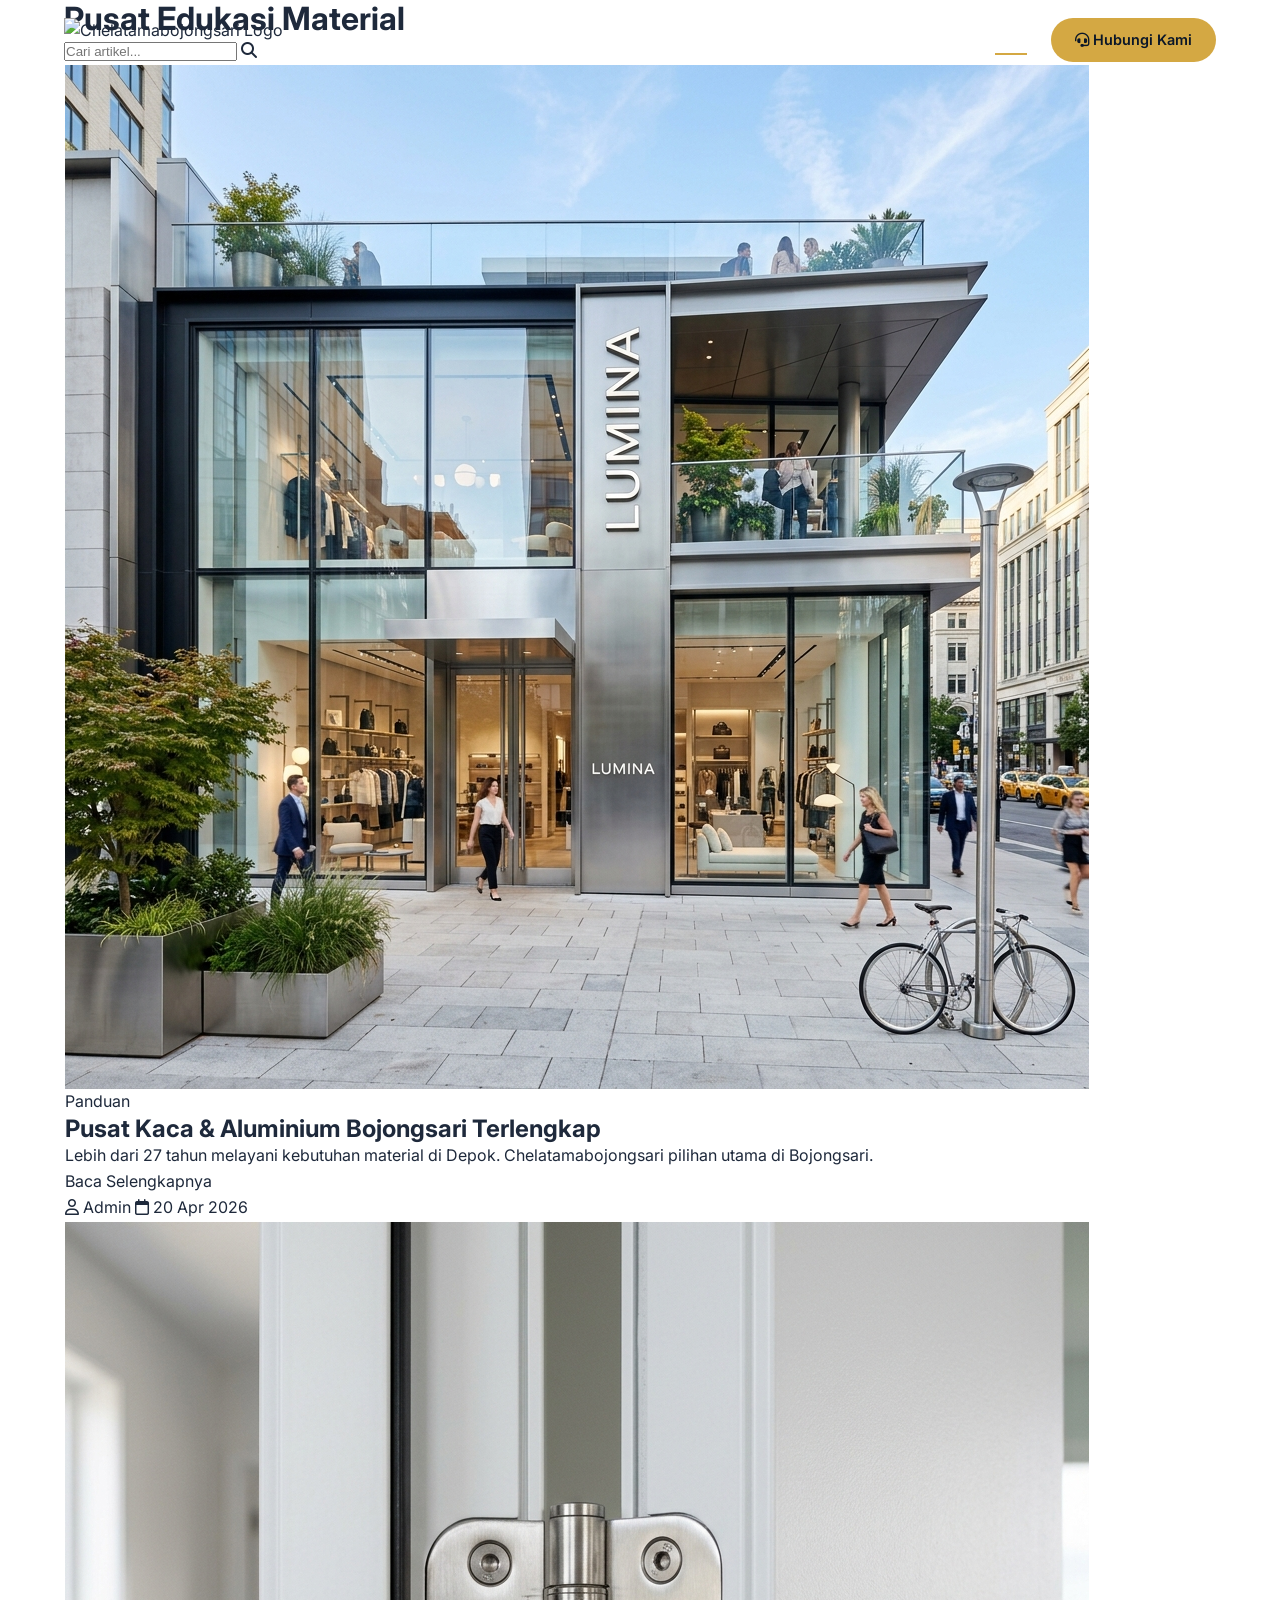
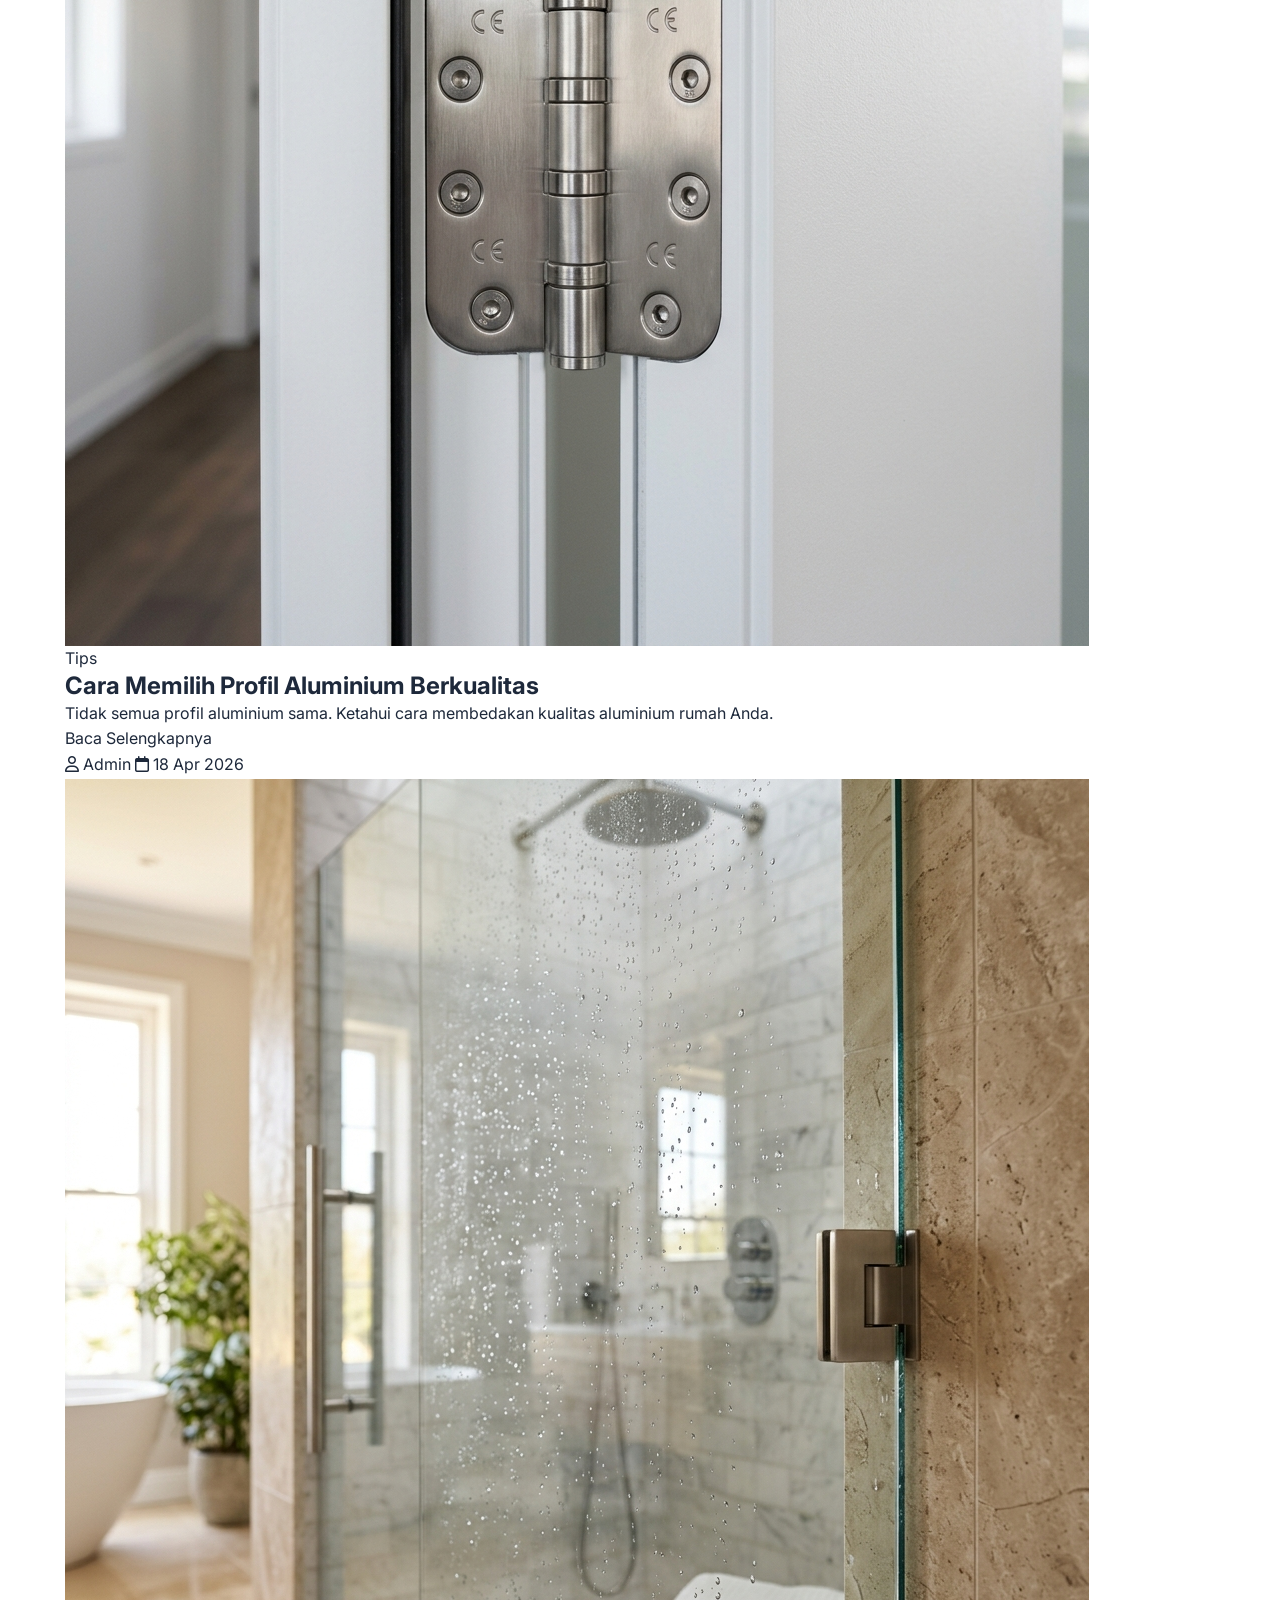
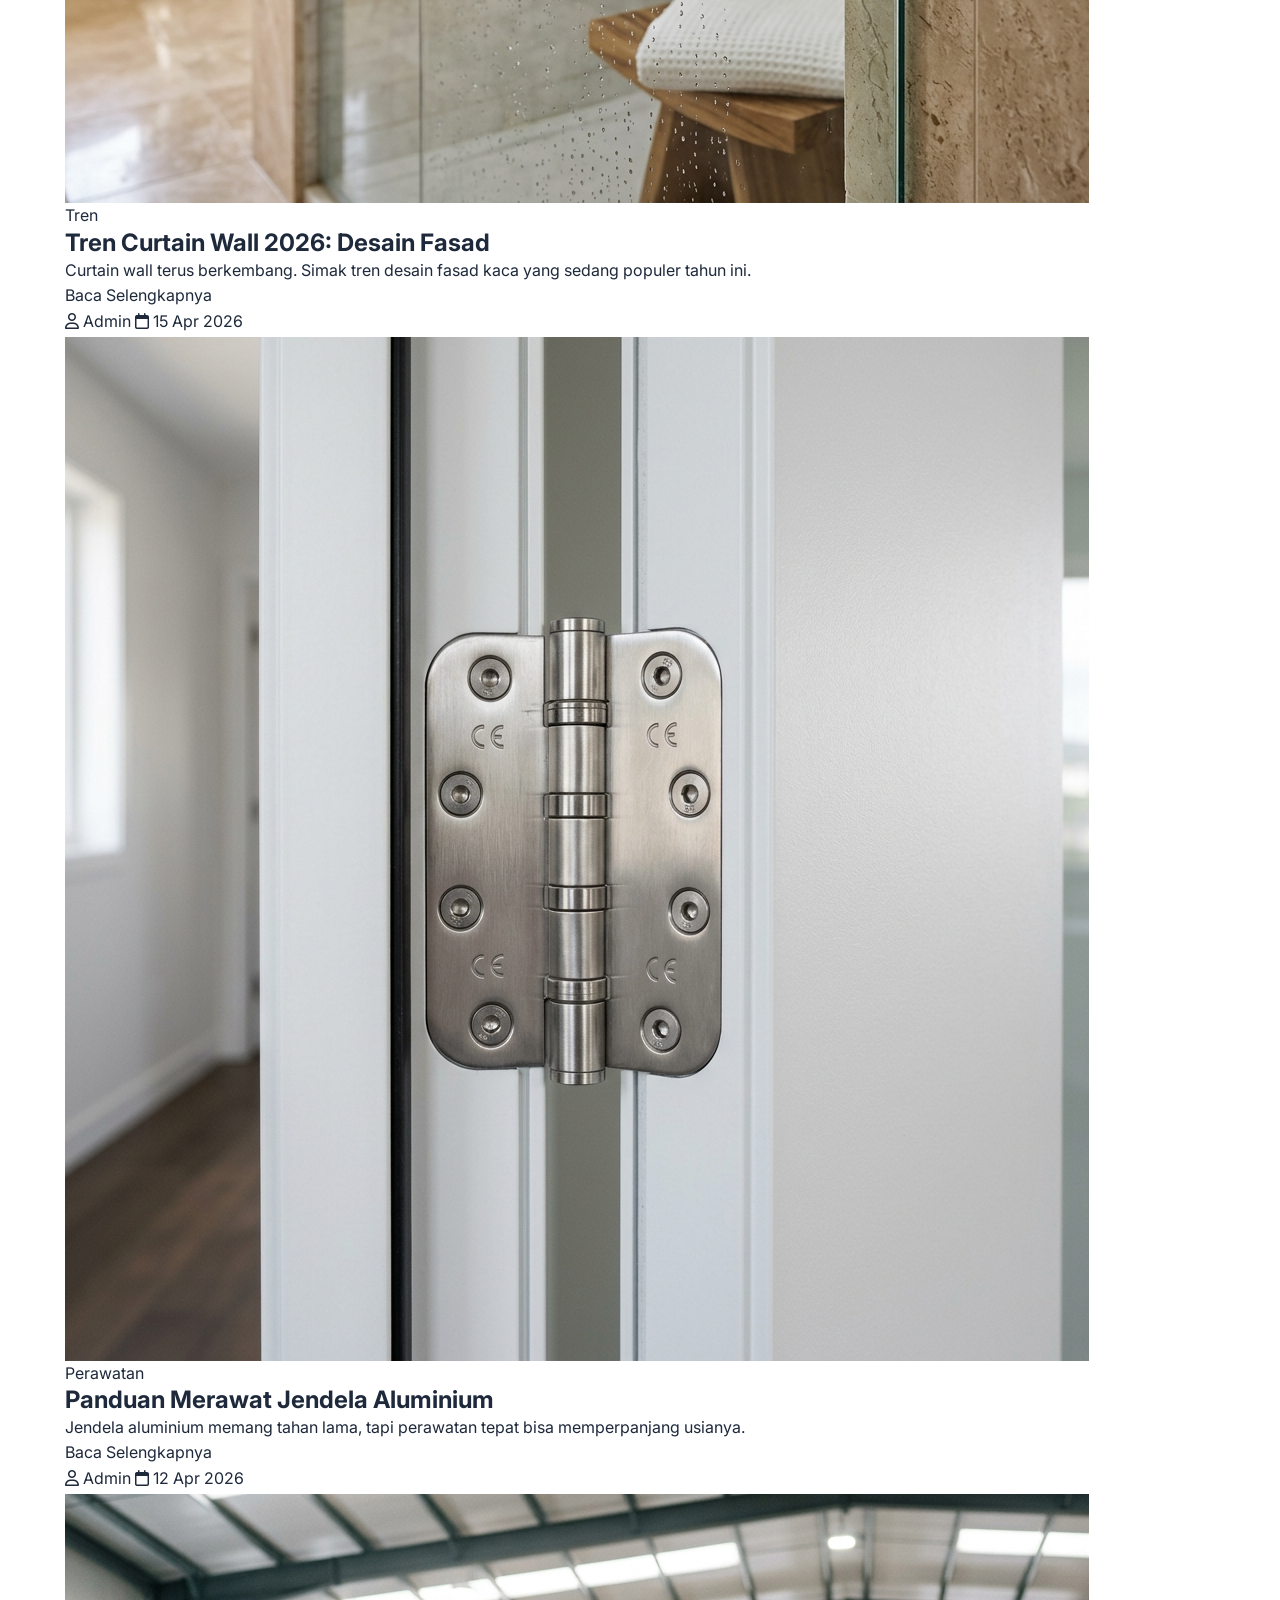
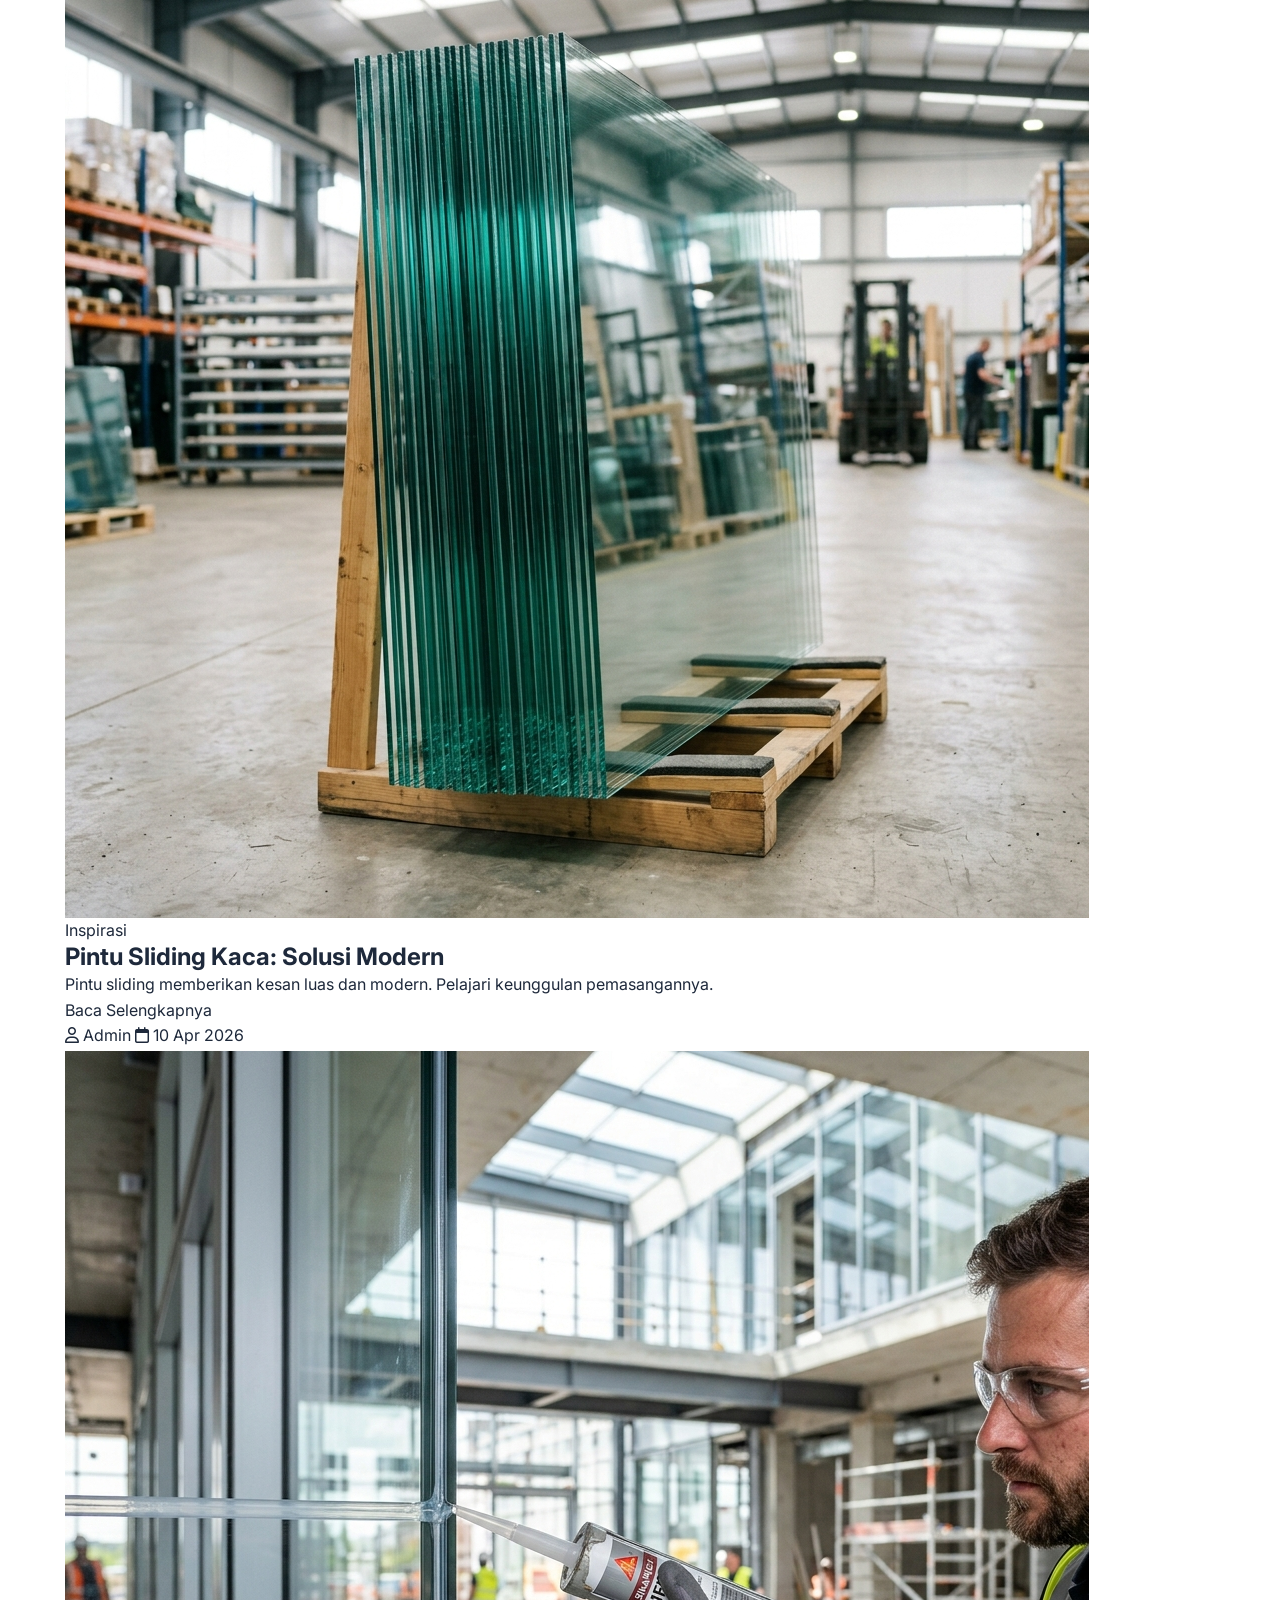
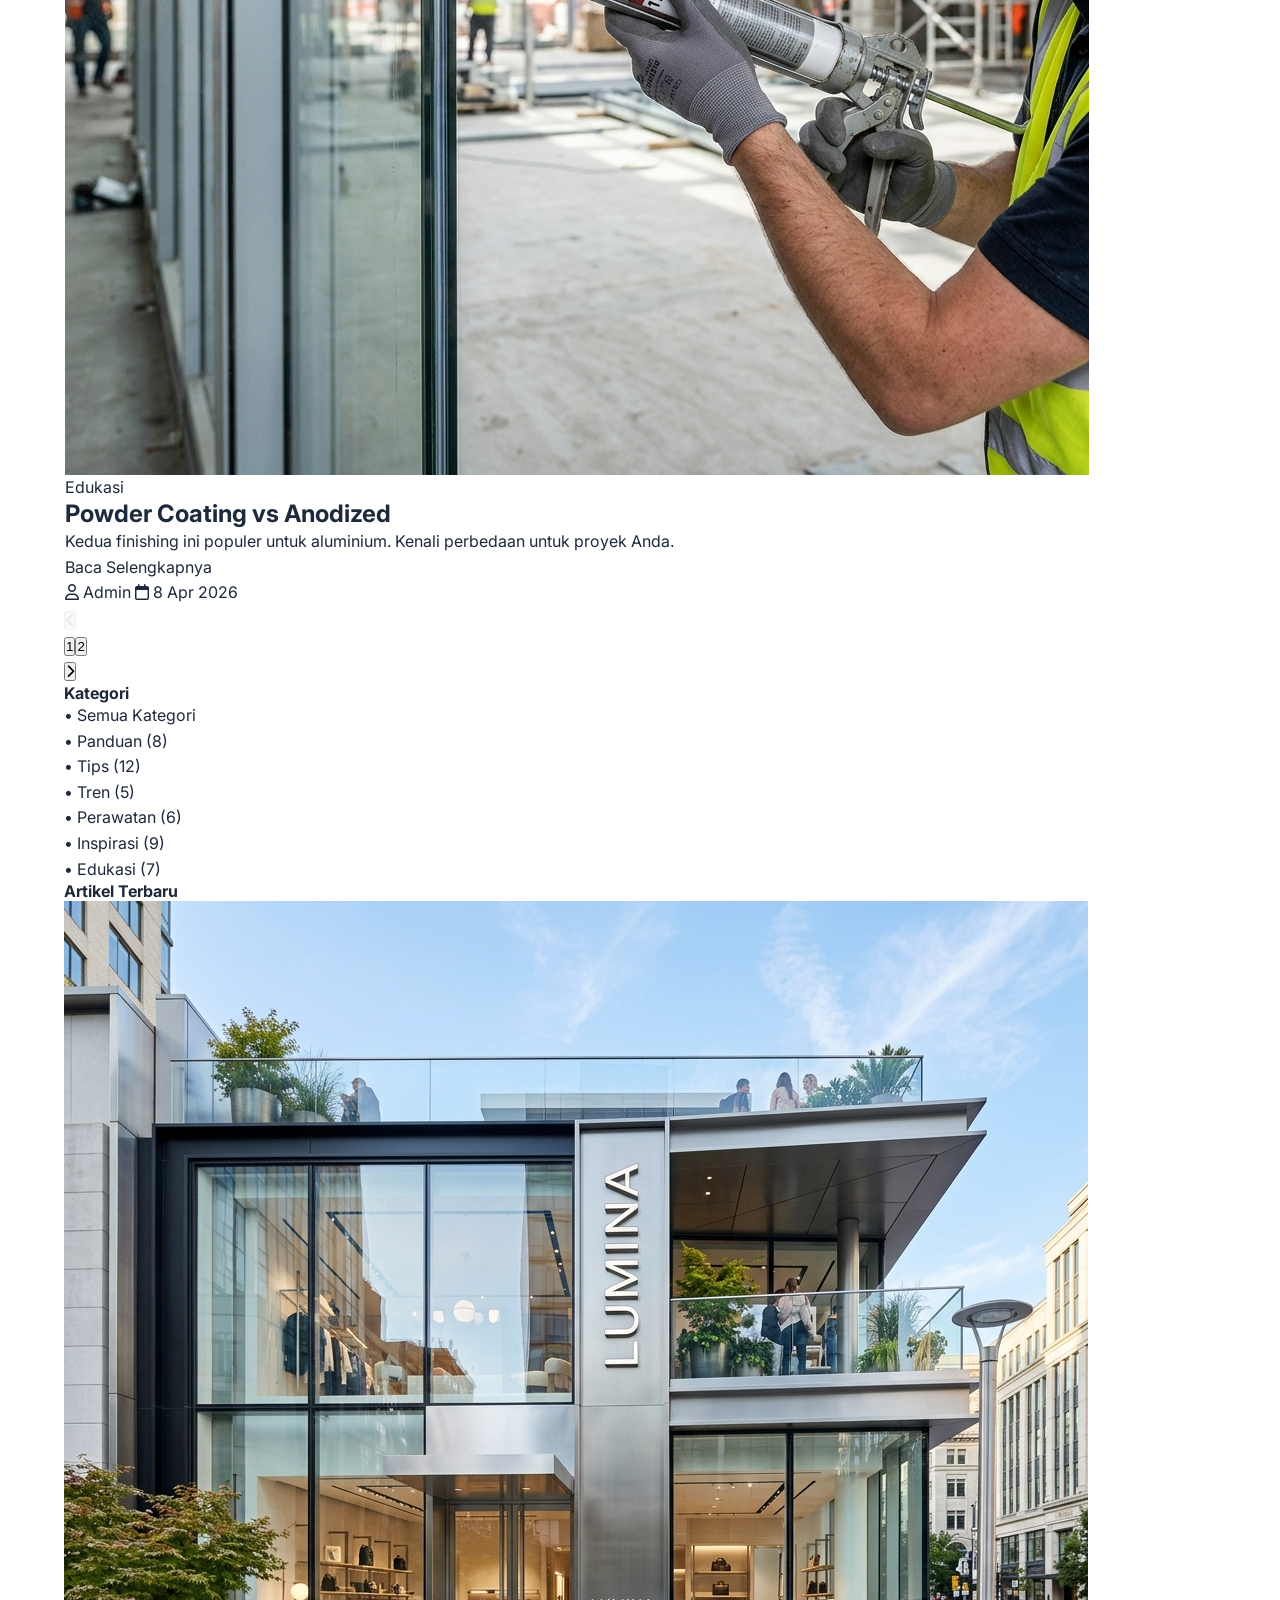
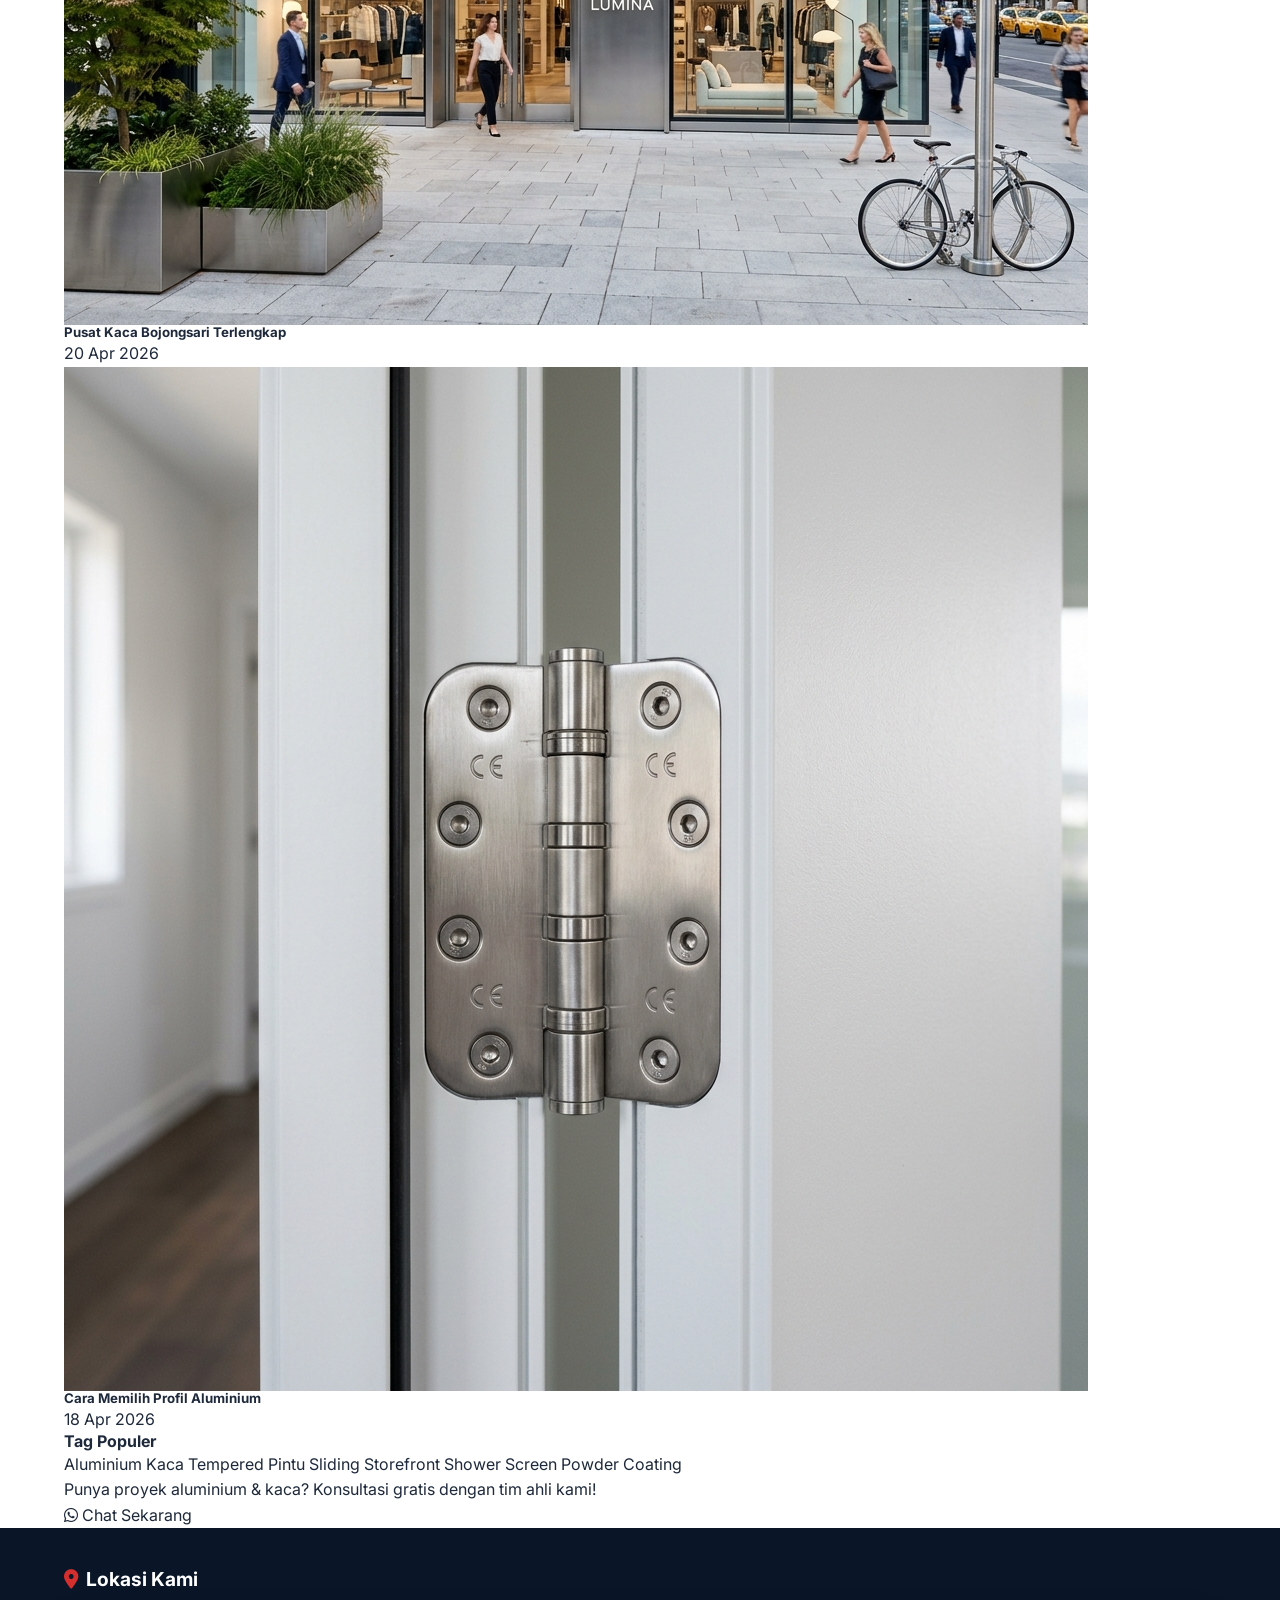
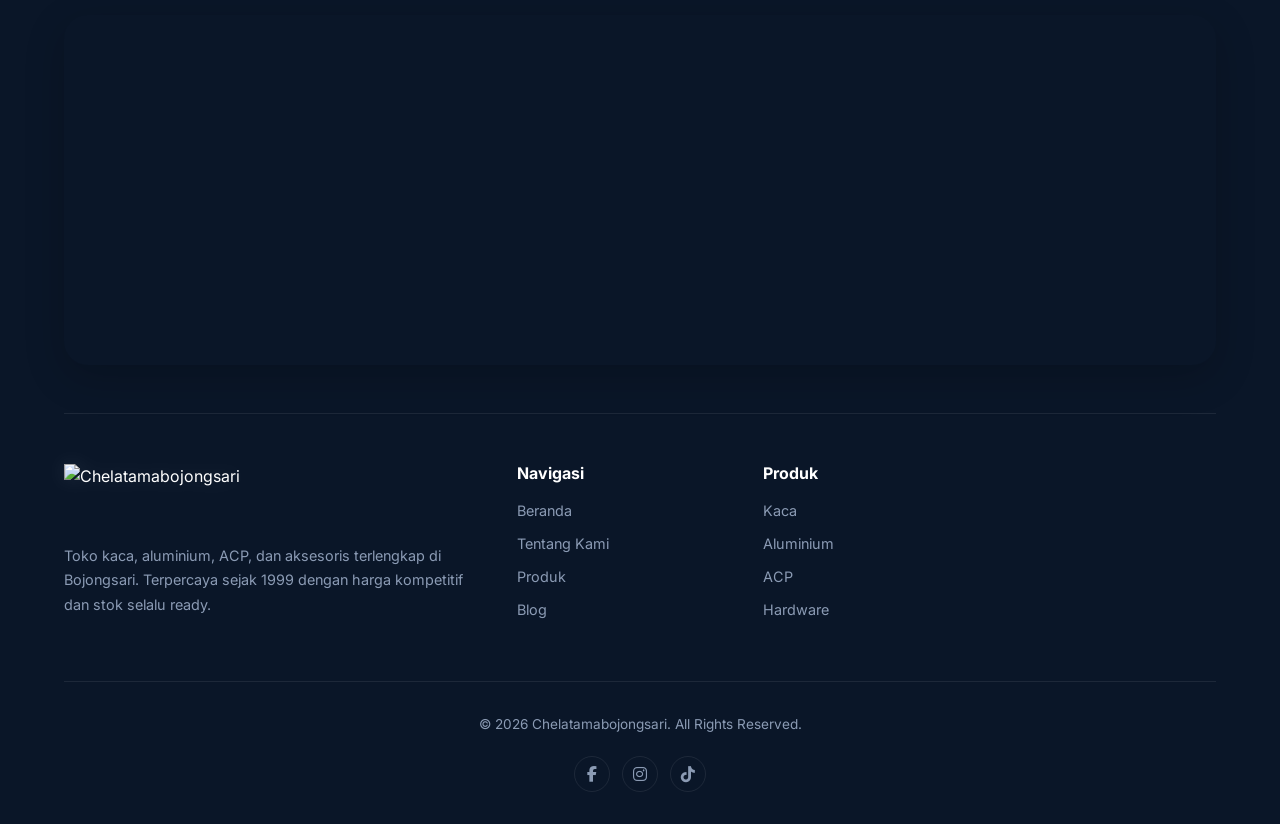
==== commit f482aeaa: "update center footer sosmed icon and copyright" ====
--- a/blog.html
+++ b/blog.html
@@ -341,17 +341,14 @@
             <li><a href="produk.html">Hardware</a></li>
           </ul>
         </div>
-        <div class="footer-col">
-          <h4>Social</h4>
-          <div class="social-links">
-            <a href="#"><i class="fab fa-facebook-f"></i></a>
-            <a href="#"><i class="fab fa-instagram"></i></a>
-            <a href="#"><i class="fab fa-tiktok"></i></a>
-          </div>
-        </div>
       </div>
       <div class="footer-bottom">
         <p>&copy; 2026 Chelatamabojongsari. All Rights Reserved.</p>
+        <div class="footer-socials">
+          <a href="#"><i class="fab fa-facebook-f"></i></a>
+          <a href="#"><i class="fab fa-instagram"></i></a>
+          <a href="#"><i class="fab fa-tiktok"></i></a>
+        </div>
       </div>
     </div>
   </footer>
--- a/styles.css
+++ b/styles.css
@@ -352,8 +352,8 @@
 .footer-col ul a { color:var(--text-muted); font-size:0.9rem; transition:var(--transition); display:flex; align-items:center; gap:8px; }
 .footer-col ul a:hover { color:var(--accent); }
 .footer-bottom {
-  display:flex; justify-content:space-between; align-items:center;
-  padding:24px 0; border-top:1px solid var(--border);
+  display:flex; flex-direction:column; align-items:center; justify-content:center; gap:20px;
+  padding:32px 0; border-top:1px solid var(--border); text-align:center;
 }
 .footer-bottom p { color:var(--text-muted); font-size:0.85rem; }
 .footer-socials { display:flex; gap:12px; }
